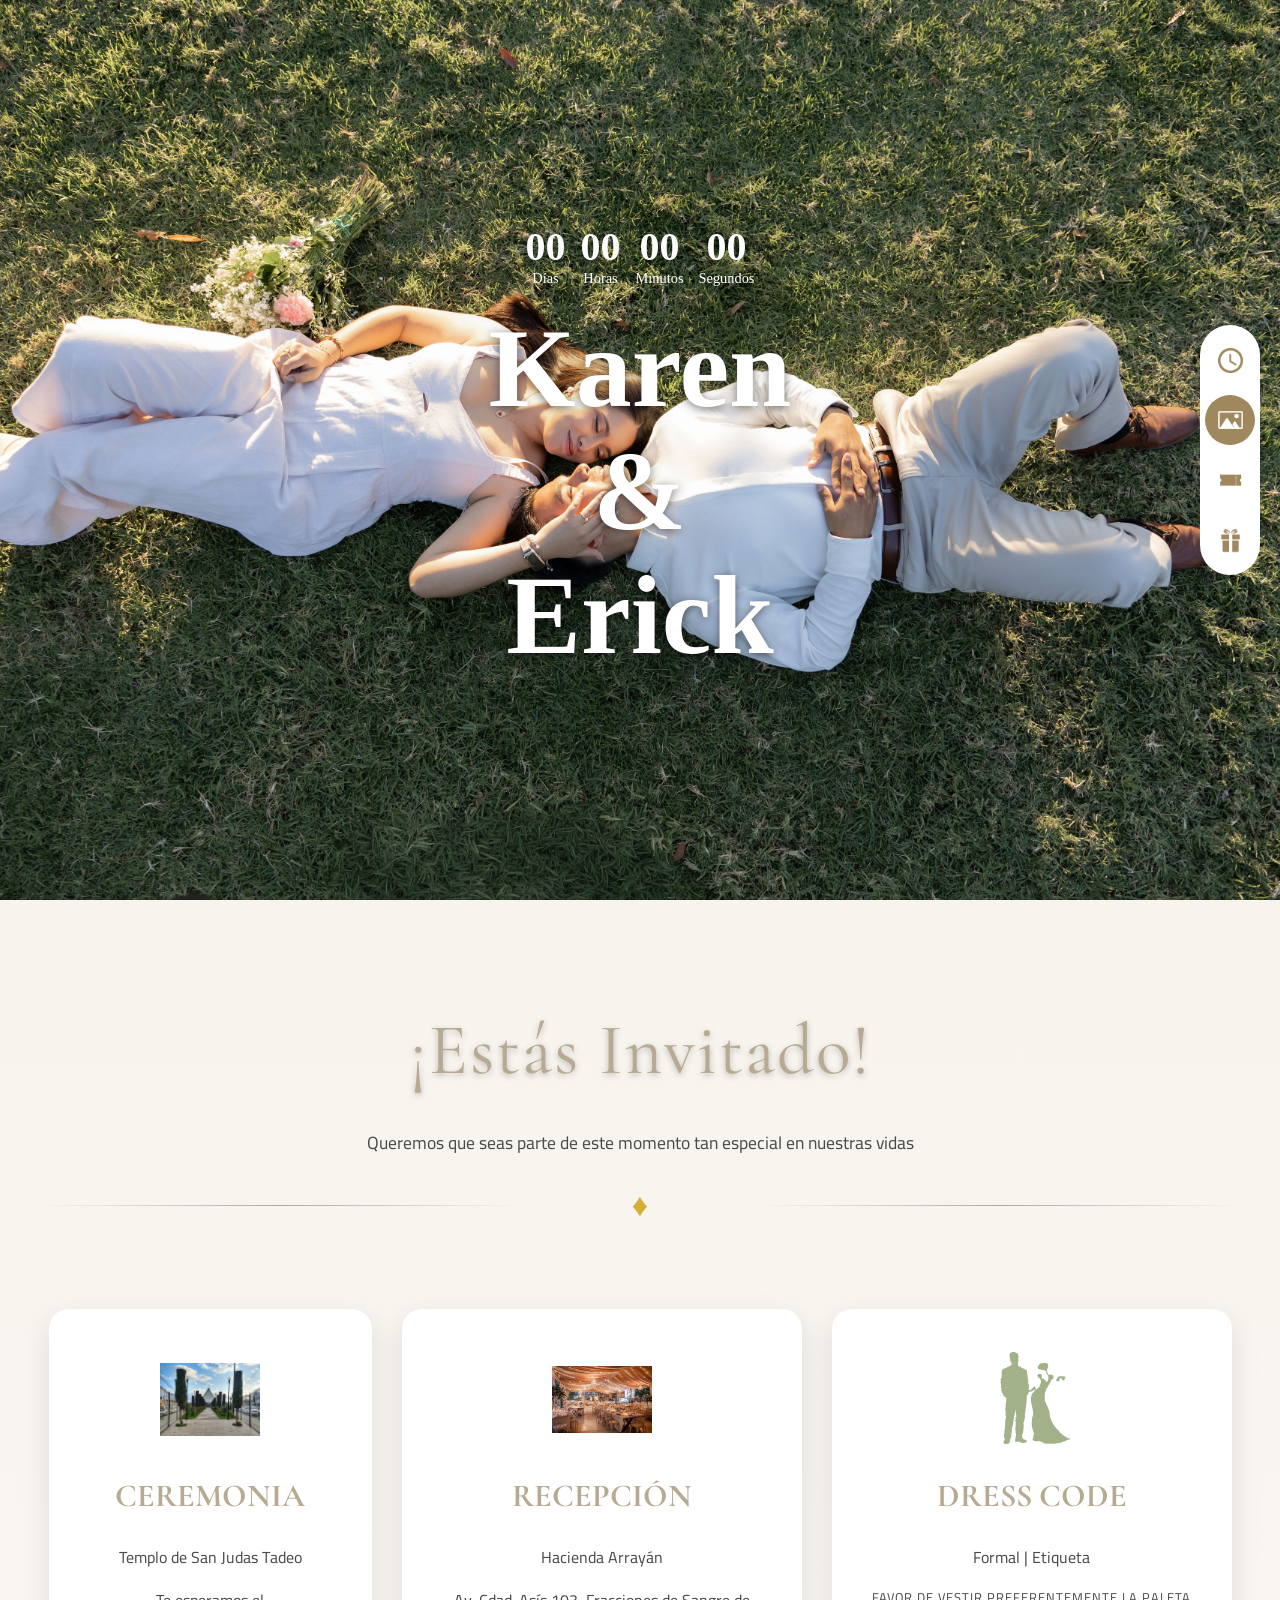
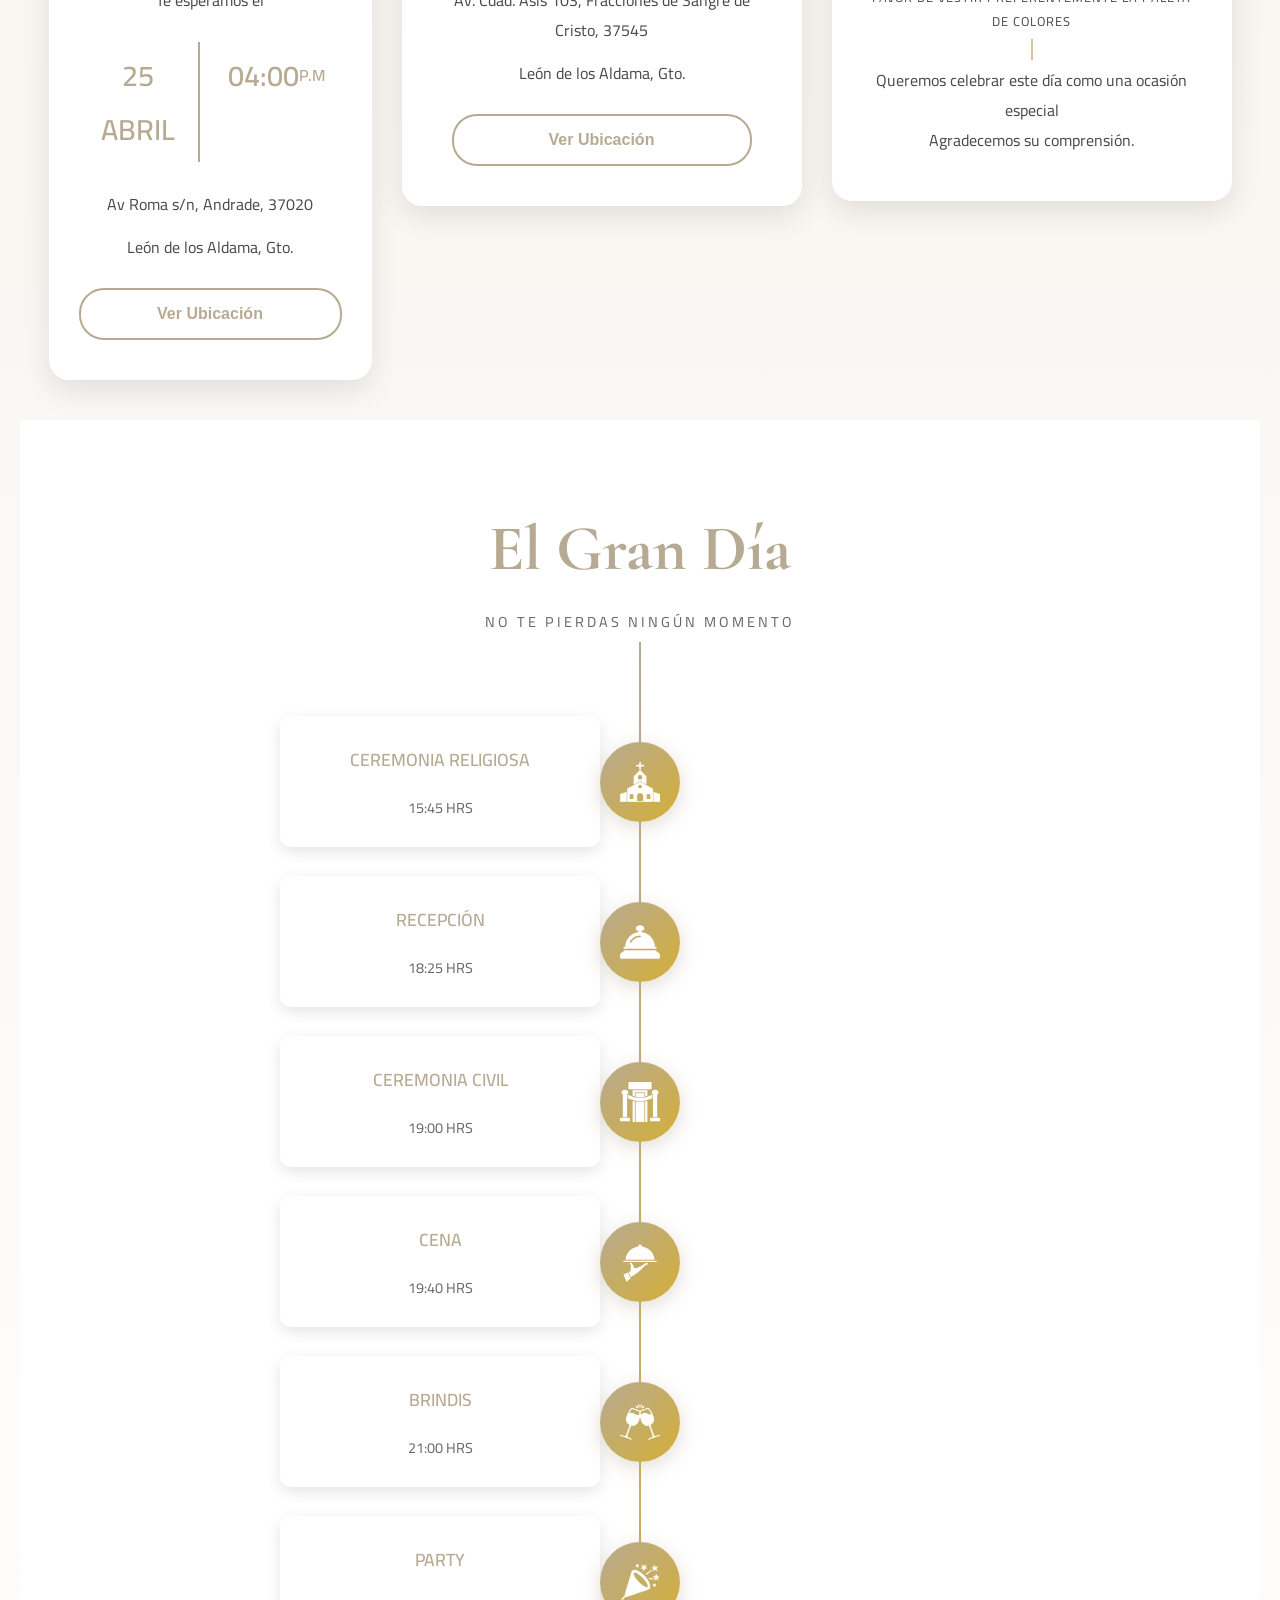
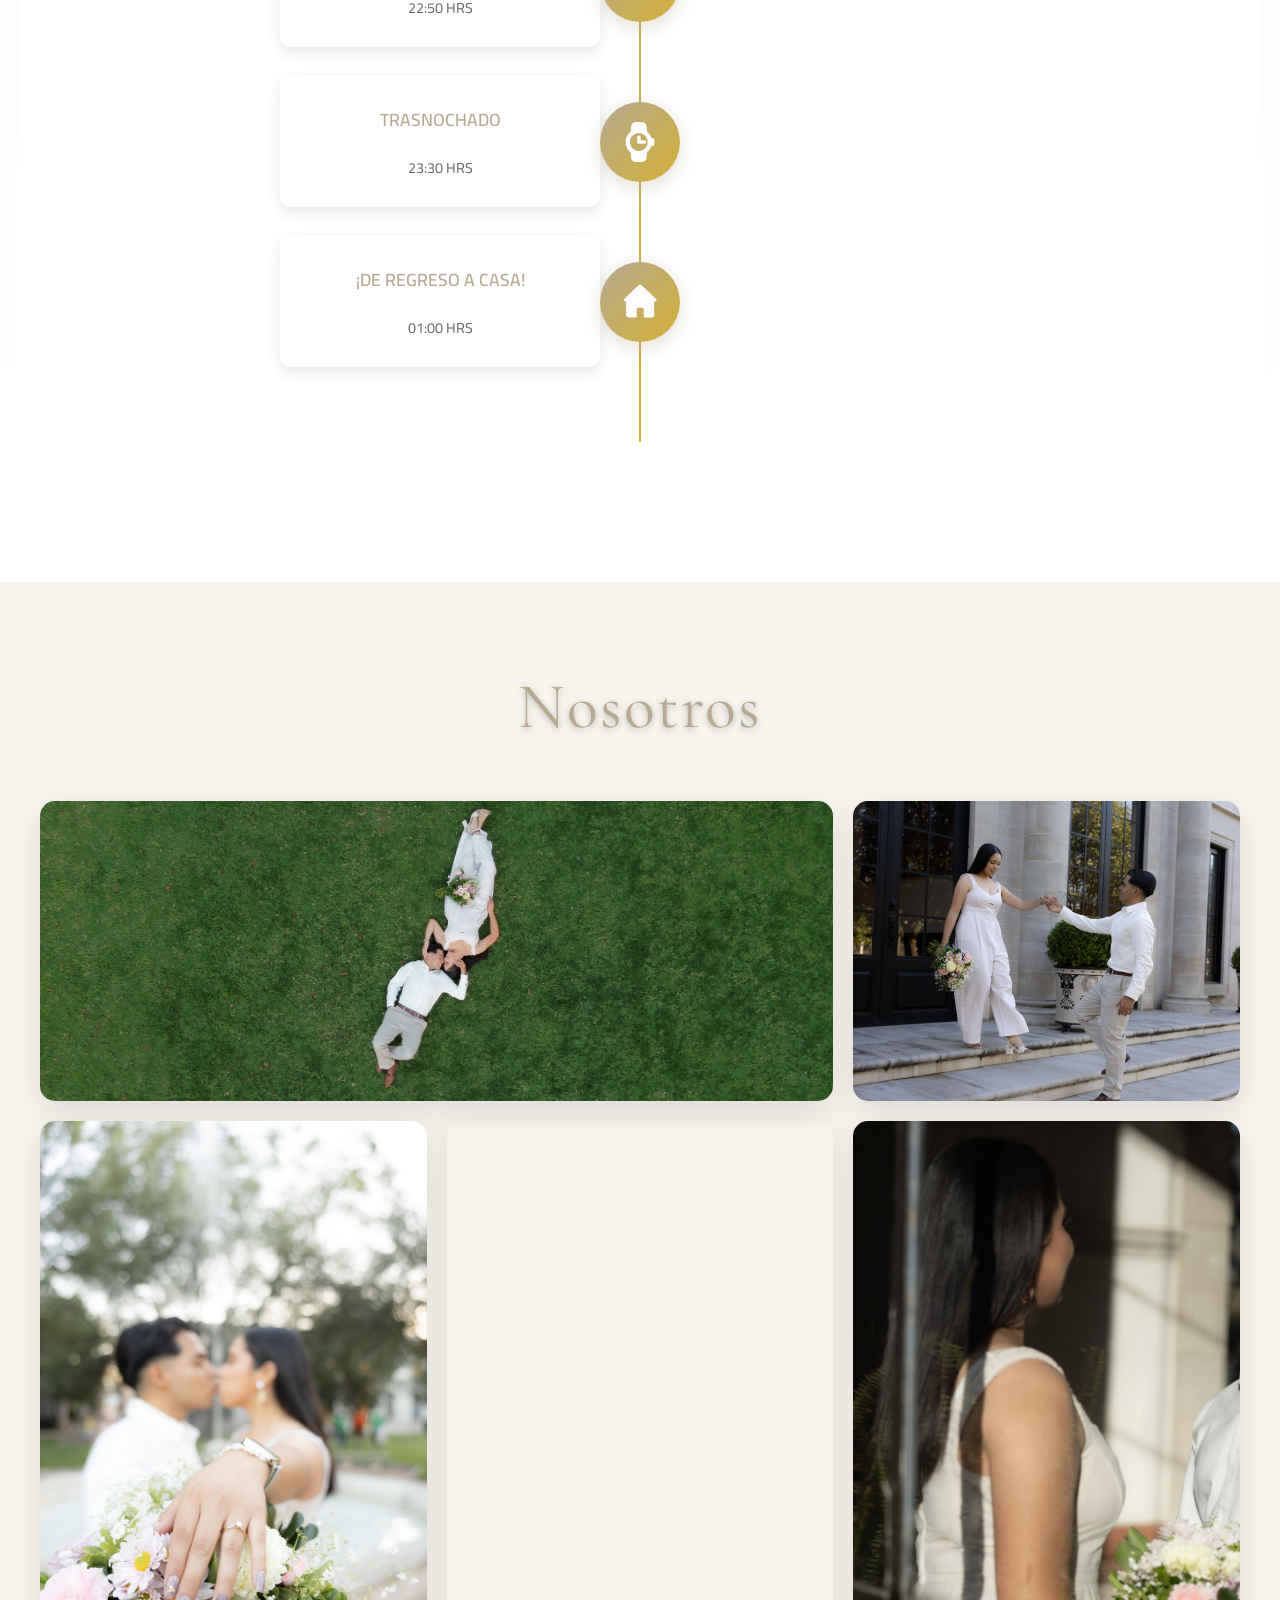
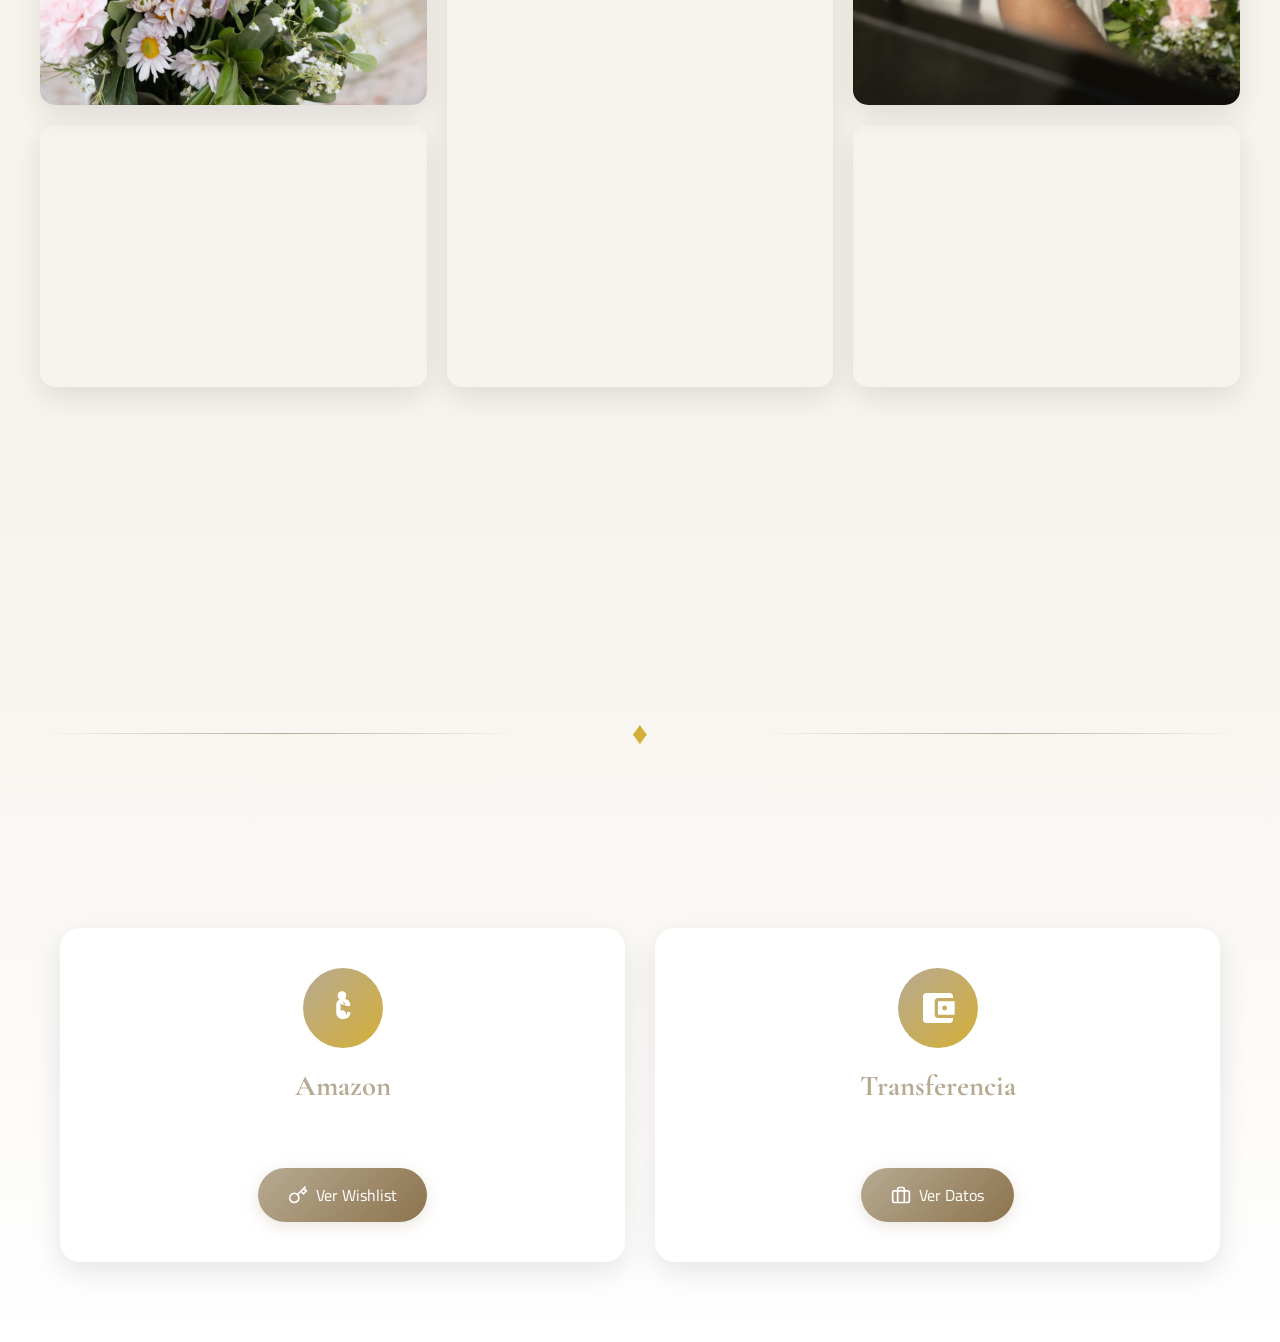
==== index.html @ 6d48a291 "musica e itinerario" ====
<!DOCTYPE html>
<html lang="es">
<head>
    <meta charset="UTF-8">
    <meta name="viewport" content="width=device-width, initial-scale=1.0">
    <title>Página de Boda</title>
    <link href="https://fonts.cdnfonts.com/css/miama" rel="stylesheet">
    <link rel="stylesheet" href="./css/index.css">
</head>

<body>
<audio id="bg-music" loop>
    <source src="./resources/ROSALIA.mp3" type="audio/mpeg">
</audio>

<!-- HERO -->
<section class="hero">
    <img class="hero-img" src="./img/principal.webp" alt="Imagen principal">
    <div class="overlay-content">
        <div class="countdown-container">
            <div class="countdown-unit" id="days">00<span>Días</span></div>
            <div class="countdown-unit" id="hours">00<span>Horas</span></div>
            <div class="countdown-unit" id="minutes">00<span>Minutos</span></div>
            <div class="countdown-unit" id="seconds">00<span>Segundos</span></div>
        </div>
        <div class="name-overlay">
            <span>Karen</span>
            <span>&</span>
            <span>Erick</span>
        </div>
    </div>
</section>

<main>
    <!-- WEDDING SECTION -->
    <div class="wedding-section">

        <!-- Invitación -->
        <div class="box">
            <h2 class="mainText">¡Estás Invitado!</h2>
            <p style="max-width: 600px; font-size: 1.1rem; line-height: 1.8;">Queremos que seas parte de este momento tan especial en nuestras vidas</p>
            <div class="divider">
                <span class="divider-icon">♦</span>
            </div>
        </div>

        <!-- Detalles -->
        <div class="details">
            <div class="box">
                <img src="./img/Anillo.png" alt="Anillo">
                <h2>CEREMONIA</h2>
                <p>Templo de San Judas Tadeo</p>
                <p>Te esperamos el</p>
                <div class="date-celebration">
                    <div>
                        <p>25 ABRIL</p>
                    </div>
                    <div>
                        <p class="hour">04:00 <span>P.M</span></p>
                    </div>
                </div>
                <p>Av Roma s/n, Andrade, 37020</p>
                <p>León de los Aldama, Gto.</p>
                <button class="ubication" onclick="window.open('https://maps.app.goo.gl/PWKhsHoDwkVEwJp48')">Ver Ubicación</button>
            </div>
            <div class="box">
                <img src="./img/salon.webp" alt="Salon">
                <h2>RECEPCIÓN</h2>
                <p>Hacienda Arrayán</p>
               
                <p>Av. Cdad. Asís 103, Fracciones de Sangre de Cristo, 37545</p>
                <p>León de los Aldama, Gto.</p>
                <button class="ubication" onclick="window.open('https://maps.app.goo.gl/TYe5VV8yHDS5Vzn26')">Ver Ubicación</button>
            </div>
            <div class="box"> <img src="./img/dresscode.png" alt="Dress Code">
    <h2 class="dress-title">DRESS CODE</h2>
    <p>Formal | Etiqueta</p>
    
    <p style="font-size: 0.8rem; letter-spacing: 1px;">FAVOR DE VESTIR PREFERENTEMENTE LA PALETA DE COLORES</p>
    
    <div class="color-palette">
        <span class="color-circle" style="background-color: #e4af2e; border: 1px solid #d4c59a;"></span>
        <span class="color-circle" style="background-color: #c6ebfe;"></span>
        <span class="color-circle" style="background-color: #588157;"></span>
        <span class="color-circle" style="background-color: #3a0ca3;"></span>
    </div>

    <div class="divider-elegant">
        <span class="ornament"></span>
    </div>

    <p class="no-kids">
        Queremos celebrar este día como una ocasión especial <br>
        Agradecemos su comprensión.
    </p>
</div>
        </div>

        <!-- Itinerario -->
        <section id="itinerario">
            <div class="header-itinerario">
                <h1>El Gran Día</h1>
                <p>NO TE PIERDAS NINGÚN MOMENTO</p>
            </div>
            <div class="linea-tiempo">
                <div class="evento">
                    <div class="detalle-evento">
                        <p>CEREMONIA RELIGIOSA</p>
                        <p>15:45 HRS</p>
                    </div>
                    <div class="icono-evento">
                        <img src="./img/iglesia_icon.png" alt="Iglesia">
                    </div>
                </div>
                <div class="evento">
                    <div class="detalle-evento">
                        <p>RECEPCIÓN</p>
                        <p>18:25 HRS</p>
                    </div>
                    <div class="icono-evento">
                        <img src="./img/recepcion-icon.png" alt="Recepción">
                    </div>
                </div>
                 <div class="evento">
                    <div class="detalle-evento">
                        <p>CEREMONIA CIVIL</p>
                        <p>19:00 HRS</p>
                    </div>
                    <div class="icono-evento">
                        <img src="./img/ceremonia-icon.png" alt="Recepción">
                    </div>
                </div>
                 <div class="evento">
                    <div class="detalle-evento">
                        <p>CENA</p>
                        <p>19:40 HRS</p>
                    </div>
                    <div class="icono-evento">
                        <img src="./img/cena.png" alt="Recepción">
                    </div>
                </div>
                 <div class="evento">
                    <div class="detalle-evento">
                        <p>BRINDIS</p>
                        <p>21:00 HRS</p>
                    </div>
                    <div class="icono-evento">
                        <img src="./img/brindis-icon.png" alt="Recepción">
                    </div>
                </div>
                 <div class="evento">
                    <div class="detalle-evento">
                        <p>PARTY</p>
                        <p>22:50 HRS</p>
                    </div>
                    <div class="icono-evento">
                        <img src="./img/party-icon.png" alt="Recepción">
                    </div>
                </div>
                 <div class="evento">
                    <div class="detalle-evento">
                        <p>TRASNOCHADO</p>
                        <p>23:30 HRS</p>
                    </div>
                    <div class="icono-evento">
                        <img src="./img/after-icon.png" alt="Recepción">
                    </div>
                </div>
                 <div class="evento">
                    <div class="detalle-evento">
                        <p>¡DE REGRESO A CASA!</p>
                        <p>01:00 HRS</p>
                    </div>
                    <div class="icono-evento">
                        <img src="./img/casa-icon.png" alt="Recepción">
                    </div>
                </div>
                </div>
            </div>
        </section>

    </div>

    <!-- Sección Nosotros / Galería -->
    <section id="galeria" class="collage">
        <h2 class="mainText">Nosotros</h2>
        <div class="container-img">
            <div class="box-img"><img src="./img/invitacion.webp" alt="img-galeria"></div>
            <div class="box-img"><img src="./img/invitacion_1.webp" alt="img-galeria"></div>
            <div class="box-img"><img src="./img/invitacion_13.webp" alt="img-galeria"></div>
            <div class="box-img"><img src="./img/invitacion_16.webp" alt="img-galeria"></div>
            <div class="box-img"><img src="./img/invitacion_3.webp" alt="img-galeria"></div>
            <div class="box-img"><img src="./img/invitacion_5.webp" alt="img-galeria"></div>
            <div class="box-img"><img src="./img/invitacion_6.webp" alt="img-galeria"></div>
        </div>
    </section>

    <!-- ASISTENCIA (SOLO LECTURA POR UUID) -->
    <section id="asistencia" class="box">
        <!-- JS inyecta aquí la tarjeta del invitado -->
    </section>

    <!-- Sección Regalos -->
    <section id="regalos" class="regalos-section">
        <div class="regalos-container">
            <h2 class="mainText">Mesa de Regalos</h2>
            <div class="divider">
                <span class="divider-icon">♦</span>
            </div>
            <p class="regalos-mensaje">Lo más importante es tu presencia, pero si deseas hacernos un regalo es bienvenido</p>
            
            <div class="regalos-opciones">
                <!-- Opción Amazon -->
                <div class="regalo-card">
                    <div class="regalo-icon">
                        <svg xmlns="http://www.w3.org/2000/svg" viewBox="0 0 24 24" fill="currentColor">
                            <path d="M13.582 10.002c-.563 0-1.196-.035-1.759-.14-.563-.07-.985-.176-1.336-.282v4.368c0 .915.07 1.547.21 1.971.14.423.352.704.634.88.282.177.633.247 1.054.247.563 0 1.055-.212 1.477-.634.422-.423.633-.985.633-1.688v-.352h1.898v.352c0 1.196-.387 2.157-1.16 2.883-.774.727-1.794 1.09-3.06 1.09-1.266 0-2.286-.363-3.06-1.09-.773-.726-1.16-1.687-1.16-2.883v-4.298c0-1.196.387-2.157 1.16-2.883.774-.727 1.794-1.09 3.06-1.09 1.266 0 2.286.363 3.06 1.09.773.726 1.16 1.687 1.16 2.883v.422H13.582v-.422c0-.774-.211-1.336-.633-1.688-.422-.352-.915-.528-1.477-.528zM8.85 4.298c0-.704.247-1.266.74-1.687.492-.422 1.09-.633 1.793-.633.704 0 1.301.211 1.794.633.492.421.739.983.739 1.687v.563c0 .704-.247 1.265-.74 1.687-.492.422-1.09.633-1.793.633-.704 0-1.301-.211-1.794-.633-.492-.422-.739-.983-.739-1.687v-.563zm0 12.003v-.563c0-.704.247-1.265.74-1.687.492-.422 1.09-.633 1.793-.633.704 0 1.301.211 1.794.633.492.422.739.983.739 1.687v.563c0 .704-.247 1.265-.74 1.687-.492.422-1.09.633-1.793.633-.704 0-1.301-.211-1.794-.633-.492-.422-.739-.983-.739-1.687z"/>
                        </svg>
                    </div>
                    <h3>Amazon</h3>
                    <p>Encuentra nuestra lista de deseos</p>
                    <a href="https://www.amazon.com.mx/wedding/registry/O0MEHGVI84HA" target="_blank" class="regalo-btn">
                        <svg xmlns="http://www.w3.org/2000/svg" width="20" height="20" viewBox="0 0 24 24" fill="none" stroke="currentColor" stroke-width="2">
                            <path d="M21 2l-2 2m-7.61 7.61a5.5 5.5 0 1 1-7.778 7.778 5.5 5.5 0 0 1 7.777-7.777zm0 0L15.5 7.5m0 0l3 3L22 7l-3-3m-3.5 3.5L19 4"/>
                        </svg>
                        Ver Wishlist
                    </a>
                </div>

                <!-- Opción Transferencia -->
                <div class="regalo-card">
                    <div class="regalo-icon">
                        <svg xmlns="http://www.w3.org/2000/svg" viewBox="0 0 24 24" fill="currentColor">
                            <path d="M21 18v1c0 1.1-.9 2-2 2H5c-1.11 0-2-.9-2-2V5c0-1.1.89-2 2-2h14c1.1 0 2 .9 2 2v1h-9c-1.11 0-2 .9-2 2v8c0 1.1.89 2 2 2h9zm-9-2h10V8H12v8zm4-2.5c-.83 0-1.5-.67-1.5-1.5s.67-1.5 1.5-1.5 1.5.67 1.5 1.5-.67 1.5-1.5 1.5z"/>
                        </svg>
                    </div>
                    <h3>Transferencia</h3>
                    <p>Lluvia de sobres</p>
                    <button class="regalo-btn" onclick="document.getElementById('cuenta-modal').style.display='flex'">
                        <svg xmlns="http://www.w3.org/2000/svg" width="20" height="20" viewBox="0 0 24 24" fill="none" stroke="currentColor" stroke-width="2">
                            <rect x="2" y="7" width="20" height="14" rx="2" ry="2"/>
                            <path d="M16 21V5a2 2 0 0 0-2-2h-4a2 2 0 0 0-2 2v16"/>
                        </svg>
                        Ver Datos
                    </button>
                </div>
            </div>
        </div>
    </section>

    <!-- Modal para datos bancarios -->
    <div id="cuenta-modal" class="modal-overlay" onclick="if(event.target === this) this.style.display='none'">
        <div class="modal-content">
            <button class="modal-close" onclick="document.getElementById('cuenta-modal').style.display='none'">&times;</button>
            <h3>Datos de Transferencia</h3>
            <div class="cuenta-info">
                <div class="info-item">
                    <span class="info-label">Banco:</span>
                    <span class="info-value">BBVA Bancomer</span>
                </div>
                <div class="info-item">
                    <span class="info-label">Nombre:</span>
                    <span class="info-value">Karen & Erick</span>
                </div>
                <div class="info-item">
                    <span class="info-label">CLABE:</span>
                    <span class="info-value">012 225 01597756693 0</span>
                </div>
                <div class="info-item">
                    <span class="info-label">Tarjeta:</span>
                    <span class="info-value">159 775 6693</span>
                </div>
            </div>
            <p class="modal-note">Tu comision es mas que recibida</p>
        </div>
    </div>
</main>

<!-- Panel de navegación -->
<nav class="panel-navegacion">
    <ul>
        <li><a href="#itinerario"><img src="./img/itinerario.png" alt="itinerario"></a></li>
        <li><a href="#galeria"><img src="./img/galeria.png" alt="Galeria"></a></li>
        <li><a href="#asistencia"><img src="./img/entrada.png" alt="Asistencia"></a></li>
        <li><a href="#regalos"><img src="./img/regalo_crono.png" alt="Regalos"></a></li>
    </ul>
</nav>

<!-- Lightbox para galería -->
<div class="lightbox" id="lightbox">
    <button class="lightbox-close" id="lightbox-close">&times;</button>
    <button class="lightbox-nav lightbox-prev" id="lightbox-prev">&#8249;</button>
    <div class="lightbox-content">
        <img id="lightbox-img" src="" alt="Imagen ampliada">
    </div>
    <button class="lightbox-nav lightbox-next" id="lightbox-next">&#8250;</button>
</div>

<!-- QR library -->
<script src="https://cdnjs.cloudflare.com/ajax/libs/qrcodejs/1.0.0/qrcode.min.js"></script>
<script src="./js/script.js"></script>
</body>
</html>
---- css/index.css ----
/* =========================================
   IMPORTACIÓN DE FUENTES
========================================= */
@import url('https://fonts.cdnfonts.com/css/miama');
@import url('https://fonts.googleapis.com/css2?family=Alkatra:wght@700&family=Cairo:wght@600;1000&family=Montserrat:ital,wght@0,100;1,100&display=swap');
@import url('https://fonts.googleapis.com/css2?family=Cormorant+Garamond:wght@300;400;500;600;700&display=swap');

/* =========================================
   CONFIGURACIÓN GENERAL
========================================= */
* {
  margin: 0;
  padding: 0;
  box-sizing: border-box;
}

body {
  font-family: 'Times New Roman', Times, serif;
  background-color: #f7f3ed;
  margin: 0;
  padding: 0;
}

/* =========================================
   ENCABEZADOS Y TEXTOS
========================================= */
h1 {
  font-family: 'Montserrat', 'Cairo', 'Alkatra', sans-serif;
  text-align: center;
  padding: 10px;
}

h2 {
  font-size: 1.5rem;
  text-align: center;
  padding: 0.4rem 0.5rem;
}

p {
  font-family: 'Cairo', 'Alkatra', sans-serif;
  text-align: center;
  padding: 0.4rem 0.5rem;
}

/* =========================================
   SECCIÓN PRINCIPAL
========================================= */
.mainText {
  font-family: 'Cormorant Garamond', serif;
  font-size: clamp(2.5rem, 6vw, 5rem);
  color: #B7AA92;
  text-shadow: 0 2px 6px rgba(0, 0, 0, 0.25);
}

/* =========================================
   CAJAS Y FECHAS
========================================= */
.box {
  padding: 10px 25px;
  display: flex;
  align-items: center;
  flex-direction: column;
  margin-bottom: 25px;
}

.box img {
  width: 100px;
  margin-bottom: 10px;
  transition: transform 0.3s ease;
}

.box img:hover {
  transform: scale(1.1) rotate(5deg);
}

.date-celebration {
  display: flex;
  flex-direction: row;
  font-size: 2rem;
}

.date-celebration > div {
  width: 50%;
}

.date-celebration > div:first-child {
  border-right: 1px solid;
}

.hour {
  display: flex;
  align-items: center;
}

.hour span {
  font-size: 1rem;
}

/* =========================================
   UBICACIÓN (BOTÓN)
========================================= */


/* =========================================
   GALERÍA / COLLAGE
========================================= */
.collage {
  padding: 80px 20px;
  background: #f7f3ed;
}

.collage .mainText {
  font-family: 'Cormorant Garamond', serif;
  font-size: clamp(2.5rem, 5vw, 4rem);
  color: #B7AA92;
  margin-bottom: 50px;  
  text-align: center;
  letter-spacing: 2px;
  font-weight: 400;
}

.container-img {
  width: 100%;
  max-width: 1200px;
  margin: 0 auto;
  display: grid;
  grid-template-columns: repeat(3, 1fr);
  grid-template-rows: 300px;
  grid-gap: 20px;
}

.container-img .box-img {
  position: relative;
  overflow: hidden;
  border-radius: 15px;
  box-shadow: 0 10px 30px rgba(0,0,0,0.1);
  transition: all 0.4s ease;
  cursor: pointer;
}

.container-img .box-img::before {
  content: '';
  position: absolute;
  top: 0;
  left: 0;
  width: 100%;
  height: 100%;
  background: linear-gradient(to bottom, rgba(0,0,0,0) 0%, rgba(183,170,146,0.3) 100%);
  opacity: 0;
  transition: opacity 0.4s ease;
  z-index: 1;
  pointer-events: none;
}

.container-img .box-img::after {
  position: absolute;
  top: 50%;
  left: 50%;
  transform: translate(-50%, -50%) scale(0);
  font-size: 3rem;
  color: white;
  text-shadow: 0 2px 10px rgba(0,0,0,0.3);
  transition: transform 0.4s ease;
  z-index: 2;
  pointer-events: none;
}

.container-img .box-img:hover {
  transform: translateY(-10px);
  box-shadow: 0 20px 40px rgba(183, 170, 146, 0.4);
}

.container-img .box-img:hover::before {
  opacity: 1;
}

.container-img .box-img:hover::after {
  transform: translate(-50%, -50%) scale(1);
}

.container-img .box-img img {
  width: 100%;
  height: 100%;
  object-fit: cover;
  transition: transform 0.4s ease;
}

.container-img .box-img:hover img {
  transform: scale(1.1);
}

.container-img .box-img:nth-child(1) {
  grid-column-start: span 2;
}

.container-img .box-img:nth-child(4) {
  grid-row-start: span 2;
}

/* =========================================
   SECCIÓN HERO (PORTADA)
========================================= */
.hero {
  position: relative;
  width: 100%;
  height: 100dvh;
  overflow: hidden;
  display: flex;
  flex-direction: column;
  justify-content: center;
  align-items: center;
  text-align: center;
}

.hero-img {
  width: 100%;
  height: 100%;
  object-fit: cover;
  position: absolute;
  top: 0;
  left: 0;
  z-index: 1;
  object-position: center;
  animation: zoomIn 20s ease infinite alternate;
}

@keyframes zoomIn {
  0% { transform: scale(1); }
  100% { transform: scale(1.1); }
}

.overlay-content {
  position: relative;
  z-index: 3;
  color: #fff;
  text-shadow: 0 2px 100px rgba(0,0,0,0.5);
  text-align: center;
  animation: fadeInUp 1.5s ease;
}

@keyframes fadeInUp {
  from {
    opacity: 0;
    transform: translateY(30px);
  }
  to {
    opacity: 1;
    transform: translateY(0);
  }
}

.countdown-container {
  display: flex;
  gap: 15px;
  justify-content: center;
  margin-bottom: 20px;
}

.countdown-unit {
  font-size: 2.5rem;
  font-weight: bold;
  text-align: center;
}

.countdown-unit span {
  display: block;
  font-size: 0.9rem;
  font-weight: normal;
}

.name-overlay {
  font-family: 'Times New', Serief;
  font-size: 7rem;
  text-shadow: 0 2px 10px rgba(0,0,0,0.5);
  font-weight: bold;
  line-height: 1.1;
  padding: 0 20px;
}

.name-overlay span {
  display: block;
}

/* =========================================
   PANEL DE NAVEGACIÓN
========================================= */
.panel-navegacion {
  position: fixed;
  right: 20px;
  top: 50%;
  transform: translateY(-50%);
  background-color: #fff;
  border-radius: 50px;
  box-shadow: 0 4px 8px rgba(0,0,0,0.1);
  z-index: 100;
}

.panel-navegacion ul {
  list-style: none;
  padding: 10px 5px;
  margin: 0;
  display: flex;
  flex-direction: column;
  align-items: center;
  gap: 10px;
}

.panel-navegacion li {
  width: 50px;
  height: 50px;
  display: flex;
  justify-content: center;
  align-items: center;
  border-radius: 50%;
  transition: background-color 0.3s ease;
}

.panel-navegacion li a {
  display: flex;
  width: 100%;
  height: 100%;
  justify-content: center;
  align-items: center;
  text-decoration: none;
}

.panel-navegacion li img {
  width: 25px;
  height: 25px;
  object-fit: contain;
  transition: filter 0.3s ease;
}

.panel-navegacion .activo {
  background-color: #a0885e;
}

.panel-navegacion .activo img {
  filter: brightness(0) invert(1);
}

.panel-navegacion li:hover {
  background-color: rgba(160, 136, 94, 0.2);
}

.panel-navegacion .activo:hover {
  background-color: #8c734d;
}

/* =========================================
   WEDDING SECTION
========================================= */
.wedding-section {
  font-family: 'Montserrat', sans-serif;
  color: #4a4a4a;
  padding: 60px 20px;
  background: linear-gradient(to bottom, #f7f3ed 0%, #ffffff 100%);
}

.wedding-section .box {
  padding: 40px 20px;
  display: flex;
  align-items: center;
  flex-direction: column;
}

.wedding-section .mainText {
  font-family: 'Cormorant Garamond', serif;
  font-size: clamp(2.5rem, 6vw, 4.5rem);
  margin-bottom: 20px;
  text-align: center;
  letter-spacing: 2px;
  color: #B7AA92;
  font-weight: 400;
}

.wedding-section .divider {
  width: 100%;
  text-align: center;
  margin: 20px 0;
  position: relative;
}

.wedding-section .divider::before,
.wedding-section .divider::after {
  content: '';
  position: absolute;
  top: 50%;
  width: 40%;
  height: 1px;
  background: linear-gradient(to right, transparent, #B7AA92, transparent);
}

.wedding-section .divider::before { left: 0; }
.wedding-section .divider::after { right: 0; }

.wedding-section .divider-icon {
  display: inline-block;
  font-size: 2rem;
  color: #D4AF37;
}

.wedding-section .details {
  display: flex;
  flex-wrap: wrap;
  justify-content: center;
  gap: 30px;
  padding: 0px 20px;
}

.wedding-section .details .box {
  background: white;
  border-radius: 20px;
  padding: 40px 30px;
  max-width: 400px;
  box-shadow: 0 10px 30px rgba(0,0,0,0.1);
  transition: all 0.3s ease;
}

.wedding-section .details .box:hover {
  transform: translateY(-10px);
  box-shadow: 0 15px 40px rgba(183, 170, 146, 0.3);
}

.wedding-section .details .box img {
  width: 100px;
  height: 100px;
  object-fit: contain;
  margin-bottom: 20px;
}

.wedding-section .details .box h2 {
  font-family: 'Cormorant Garamond', serif;
  font-size: 2rem;
  color: #B7AA92;
  margin-bottom: 15px;
}

.wedding-section .date-celebration {
  display: flex;
  margin: 20px 0;
  gap: 20px;
}

.wedding-section .date-celebration > div:first-child {
  border-right: 2px solid #B7AA92;
}

.wedding-section .date-celebration p {
  font-size: 1.8rem;
  font-weight: 600;
  color: #B7AA92;
}

.wedding-section .hour span {
  font-size: 1rem;
}

.wedding-section .ubication {
  width: 100%;
  max-width: 300px;
  font-size: 1rem;
  padding: 15px 30px;
  border: 2px solid #B7AA92;
  border-radius: 25px;
  background: white;
  color: #B7AA92;
  cursor: pointer;
  transition: all 0.3s ease;
  font-weight: 600;
  margin-top: 20px;
}

.wedding-section .ubication:hover {
  background: linear-gradient(135deg, #B7AA92, #D4AF37);
  color: white;
  border-color: #D4AF37;
  transform: scale(1.05);
  box-shadow: 0 5px 15px rgba(183, 170, 146, 0.4);
}

.wedding-section #itinerario {
  padding: 80px 20px;
  background: white;
}

.wedding-section .header-itinerario h1 {
  font-family: 'Cormorant Garamond', serif;
  font-size: clamp(2.5rem, 5vw, 4rem);
  color: #B7AA92;
  margin-bottom: 5px;
  text-align: center;
}

.wedding-section .header-itinerario p {
  font-size: 0.9rem;
  color: #666;
  letter-spacing: 3px;
  text-align: center;
}

.wedding-section .linea-tiempo {
  position: relative;
  padding: 60px 0;
  max-width: 800px;
  margin: 0 auto;
  display: flex;
  flex-direction: column;
  align-items: center;
}

.wedding-section .linea-tiempo::before {
  content: '';
  position: absolute;
  left: 50%;
  top: 0;
  width: 2px;
  height: 100%;
  background: linear-gradient(to bottom, #B7AA92, #D4AF37);
  transform: translateX(-50%);
}

.wedding-section .evento {
  display: flex;
  align-items: center;
  justify-content: center;
  position: relative;
  width: 100%;
  margin: 40px 0;
}

.wedding-section .detalle-evento {
  position: absolute;
  width: 40%;
  right: 55%;
  text-align: right;
  padding: 20px;
  background: white;
  border-radius: 10px;
  box-shadow: 0 5px 15px rgba(0,0,0,0.1);
  transition: all 0.3s ease;
}

.wedding-section .detalle-evento:hover {
  transform: translateX(-10px);
  box-shadow: 0 10px 25px rgba(183, 170, 146, 0.3);
}

.wedding-section .detalle-evento p:first-child {
  font-weight: 600;
  color: #B7AA92;
  font-size: 1.1rem;
  margin-bottom: 5px;
}

.wedding-section .detalle-evento p:last-child {
  font-size: 0.9rem;
  color: #666;
}

.wedding-section .icono-evento {
  width: 80px;
  height: 80px;
  background: linear-gradient(135deg, #B7AA92, #D4AF37);
  border-radius: 50%;
  display: flex;
  align-items: center;
  justify-content: center;
  z-index: 10;
  box-shadow: 0 5px 20px rgba(183, 170, 146, 0.4);
  position: relative;
  transition: all 0.3s ease;
}

.wedding-section .icono-evento:hover {
  transform: scale(1.1) rotate(10deg);
  box-shadow: 0 8px 30px rgba(183, 170, 146, 0.6);
}

.wedding-section .icono-evento img {
  width: 40px;
  height: 40px;
}

/* =========================================
   EL QR DEL INVITADO
========================================= */
.invite-wrapper {
  display: flex;
  justify-content: center;
  align-items: center;
  padding: 80px 1rem;
  background: linear-gradient(135deg, #f7f3ed 0%, #ffffff 100%);
}

.invite-card {
  width: 420px;
  max-width: 92vw;
  background: #fff;
  border-radius: 20px;
  box-shadow: 0 20px 60px rgba(183, 170, 146, 0.2);
  padding: 50px 30px;
  text-align: center;
  font-family: 'Montserrat', sans-serif;
  color: #111;
  border: 1px solid rgba(183, 170, 146, 0.2);
  transition: all 0.3s ease;
}

.invite-card:hover {
  transform: translateY(-5px);
  box-shadow: 0 25px 70px rgba(183, 170, 146, 0.3);
}

.invite-title {
  font-family: 'Cormorant Garamond', serif;
  font-size: 2.5rem;
  margin-bottom: 15px;
  line-height: 1.2;
  color: #B7AA92;
  font-weight: 400;
  letter-spacing: 1px;
}

.invite-sub {
  color: #666;
  font-size: 0.9rem;
  margin-bottom: 30px;
  letter-spacing: 2px;
  text-transform: uppercase;
}

.qr-box {
  margin: 30px auto;
  width: 240px;
  height: 240px;
  display: flex;
  justify-content: center;
  align-items: center;
  background: #ffffff;
  border-radius: 15px;
  padding: 15px;
  box-shadow: 0 5px 20px rgba(0,0,0,0.08);
}

#qrcode {
  width: 210px;
  height: 210px;
  background: #ffffff;
  display: block;
}

#qrcode canvas,
#qrcode img,
#qrcode table {
  width: 210px !important;
  height: 210px !important;
  display: block;
  margin: 0 auto;
  background: #ffffff;
}

.guest-name {
  font-weight: 600;
  font-size: 1.5rem;
  margin-top: 25px;
  color: #333;
  font-family: 'Cormorant Garamond', serif;
}

.guest-info {
  font-size: 0.95rem;
  color: #666;
  margin-top: 15px;
  line-height: 1.6;
}

.guest-link {
  font-size: 0.75rem;
  color: #999;
  margin-top: 15px;
  word-break: break-all;
  padding: 0 20px;
}

/* Forzar visibilidad del QR */
#asistencia,
#asistencia .invite-wrapper,
#asistencia .invite-card,
#asistencia .invite-title,
#asistencia .invite-sub,
#asistencia .qr-box,
#asistencia #qrcode {
  opacity: 1 !important;
  transform: none !important;
}

/* =========================================
   SECCIÓN REGALOS
========================================= */
.regalos-section {
  font-family: 'Montserrat', sans-serif;
  background: linear-gradient(to bottom, #f7f3ed 0%, #ffffff 100%);
  padding: 80px 20px;
}

.regalos-container {
  max-width: 1200px;
  margin: 0 auto;
}

.regalos-section .mainText {
  font-family: 'Cormorant Garamond', serif;
  font-size: clamp(2.5rem, 6vw, 4.5rem);
  margin-bottom: 20px;
  text-align: center;
  letter-spacing: 2px;
  color: #B7AA92;
  font-weight: 400;
}

.regalos-section .divider {
  width: 100%;
  text-align: center;
  margin: 20px 0 40px 0;
  position: relative;
}

.regalos-section .divider::before,
.regalos-section .divider::after {
  content: '';
  position: absolute;
  top: 50%;
  width: 40%;
  height: 1px;
  background: linear-gradient(to right, transparent, #B7AA92, transparent);
}

.regalos-section .divider::before { left: 0; }
.regalos-section .divider::after { right: 0; }

.regalos-section .divider-icon {
  display: inline-block;
  font-size: 2rem;
  color: #D4AF37;
}

.regalos-mensaje {
  font-family: 'Cairo', sans-serif;
  text-align: center;
  font-size: 1.1rem;
  color: #4a4a4a;
  max-width: 600px;
  margin: 0 auto 60px auto;
  line-height: 1.8;
}

.regalos-opciones {
  display: grid;
  grid-template-columns: repeat(auto-fit, minmax(300px, 1fr));
  gap: 30px;
  padding: 0 20px;
}

.regalo-card {
  background: white;
  border-radius: 20px;
  padding: 40px 30px;
  box-shadow: 0 10px 30px rgba(0,0,0,0.1);
  transition: all 0.3s ease;
  display: flex;
  flex-direction: column;
  align-items: center;
  text-align: center;
}

.regalo-card:hover {
  transform: translateY(-10px);
  box-shadow: 0 15px 40px rgba(183, 170, 146, 0.3);
}

.regalo-icon {
  width: 80px;
  height: 80px;
  background: linear-gradient(135deg, #B7AA92 0%, #D4AF37 100%);
  border-radius: 50%;
  display: flex;
  align-items: center;
  justify-content: center;
  margin-bottom: 20px;
  transition: all 0.3s ease;
}

.regalo-card:hover .regalo-icon {
  transform: scale(1.1) rotate(5deg);
}

.regalo-icon svg {
  width: 40px;
  height: 40px;
  color: white;
}

.regalo-card h3 {
  font-family: 'Cormorant Garamond', serif;
  font-size: 1.8rem;
  color: #B7AA92;
  margin-bottom: 10px;
}

.regalo-card p {
  font-family: 'Cairo', sans-serif;
  font-size: 1rem;
  color: #4a4a4a;
  margin-bottom: 25px;
  padding: 0;
}

.regalo-btn {
  display: inline-flex;
  align-items: center;
  gap: 8px;
  background: linear-gradient(135deg, #B7AA92 0%, #8c734d 100%);
  color: white;
  border: none;
  padding: 12px 30px;
  font-size: 1rem;
  border-radius: 50px;
  cursor: pointer;
  transition: all 0.3s ease;
  font-family: 'Cairo', sans-serif;
  box-shadow: 0 4px 15px rgba(183, 170, 146, 0.3);
  text-decoration: none;
}

.regalo-btn:hover {
  transform: translateY(-3px);
  box-shadow: 0 6px 20px rgba(183, 170, 146, 0.5);
  background: linear-gradient(135deg, #8c734d 0%, #B7AA92 100%);
}

.regalo-btn svg {
  width: 20px;
  height: 20px;
}

/* =========================================
   MODAL PARA DATOS BANCARIOS
========================================= */
.modal-overlay {
  position: fixed;
  top: 0;
  left: 0;
  width: 100%;
  height: 100%;
  background: rgba(0, 0, 0, 0.7);
  display: none;
  justify-content: center;
  align-items: center;
  z-index: 2000;
  padding: 20px;
}

.modal-content {
  background: white;
  border-radius: 20px;
  padding: 40px;
  max-width: 500px;
  width: 100%;
  position: relative;
  box-shadow: 0 20px 60px rgba(0, 0, 0, 0.3);
  animation: modalZoom 0.3s ease;
}

@keyframes modalZoom {
  from {
    transform: scale(0.8);
    opacity: 0;
  }
  to {
    transform: scale(1);
    opacity: 1;
  }
}

.modal-close {
  position: absolute;
  top: 15px;
  right: 15px;
  font-size: 30px;
  color: #B7AA92;
  background: none;
  border: none;
  cursor: pointer;
  transition: all 0.2s ease;
  width: 40px;
  height: 40px;
  display: flex;
  align-items: center;
  justify-content: center;
  border-radius: 50%;
}

.modal-close:hover {
  background: rgba(183, 170, 146, 0.2);
  transform: rotate(90deg);
}

.modal-content h3 {
  font-family: 'Cormorant Garamond', serif;
  font-size: 2rem;
  color: #B7AA92;
  margin-bottom: 30px;
  text-align: center;
}

.cuenta-info {
  display: flex;
  flex-direction: column;
  gap: 20px;
  margin-bottom: 20px;
}

.info-item {
  display: flex;
  justify-content: space-between;
  align-items: center;
  padding: 15px;
  background: #f7f3ed;
  border-radius: 10px;
  border-left: 4px solid #B7AA92;
}

.info-label {
  font-family: 'Cairo', sans-serif;
  font-weight: 600;
  color: #8c734d;
  font-size: 0.95rem;
}

.info-value {
  font-family: 'Montserrat', monospace;
  color: #4a4a4a;
  font-size: 1rem;
  font-weight: 500;
}

.modal-note {
  font-family: 'Cairo', sans-serif;
  font-size: 0.85rem;
  color: #8c734d;
  text-align: center;
  margin-top: 20px;
  font-style: italic;
}

/* =========================================
   RESPONSIVE - REGALOS
========================================= */
@media only screen and (max-width: 1024px) {
  .regalos-opciones {
    grid-template-columns: repeat(auto-fit, minmax(280px, 1fr));
    gap: 25px;
  }
}

@media screen and (max-width: 800px) {
  .regalos-section {
    padding: 60px 15px;
  }

  .regalos-opciones {
    grid-template-columns: 1fr;
    gap: 20px;
  }

  .modal-content {
    padding: 30px 20px;
  }
}

@media screen and (max-width: 600px) {
  .regalos-section .mainText {
    font-size: 2rem;
  }

  .regalos-section {
    padding: 50px 15px;
  }

  .regalos-opciones {
    padding: 0 10px;
  }

  .regalo-card {
    padding: 30px 20px;
  }

  .modal-content {
    padding: 25px 20px;
  }

  .info-item {
    flex-direction: column;
    align-items: flex-start;
    gap: 8px;
  }
}

@media screen and (max-width: 400px) {
  .regalos-section .mainText {
    font-size: 1.8rem;
  }

  .regalo-card {
    padding: 25px 15px;
  }

  .regalo-icon {
    width: 70px;
    height: 70px;
  }

  .regalo-icon svg {
    width: 35px;
    height: 35px;
  }
}

/* =========================================
   LIGHTBOX GALERÍA
========================================= */
.lightbox {
  position: fixed;
  top: 0;
  left: 0;
  width: 100%;
  height: 100%;
  background: rgba(0, 0, 0, 0.95);
  display: none;
  justify-content: center;
  align-items: center;
  z-index: 1000;
  opacity: 0;
  transition: opacity 0.3s ease;
}

.lightbox.active {
  display: flex;
  opacity: 1;
}

.lightbox-content {
  position: relative;
  max-width: 90%;
  max-height: 90vh;
  animation: lightboxZoom 0.3s ease;
}

.lightbox-content img {
  width: 100%;
  height: 100%;
  object-fit: contain;
  border-radius: 10px;
  box-shadow: 0 20px 60px rgba(0, 0, 0, 0.5);
}

.lightbox-close {
  position: absolute;
  top: -50px;
  right: 0;
  font-size: 40px;
  color: #fff;
  cursor: pointer;
  background: rgba(183, 170, 146, 0.3);
  border: none;
  width: 50px;
  height: 50px;
  display: flex;
  align-items: center;
  justify-content: center;
  transition: all 0.2s ease;
  border-radius: 50%;
}

.lightbox-close:hover {
  transform: scale(1.2);
  background: rgba(183, 170, 146, 0.6);
}

.lightbox-nav {
  position: absolute;
  top: 50%;
  transform: translateY(-50%);
  font-size: 50px;
  color: #fff;
  cursor: pointer;
  background: rgba(183, 170, 146, 0.3);
  border: none;
  width: 60px;
  height: 60px;
  display: flex;
  align-items: center;
  justify-content: center;
  border-radius: 50%;
  transition: all 0.3s ease;
  user-select: none;
}

.lightbox-nav:hover {
  background: rgba(183, 170, 146, 0.6);
  transform: translateY(-50%) scale(1.1);
}

.lightbox-prev {
  left: 20px;
}

.lightbox-next {
  right: 20px;
}

@keyframes lightboxZoom {
  from {
    transform: scale(0.8);
    opacity: 0;
  }
  to {
    transform: scale(1);
    opacity: 1;
  }
}

/* =========================================
   RESPONSIVE DESIGN
========================================= */
@media only screen and (min-width: 600px) {
  .details {
    display: flex;
    flex-direction: row;
    align-items: flex-start;
    justify-content: center;
    margin-bottom: 15px;
  }
}

@media only screen and (max-width: 1024px) {
  .name-overlay {
    font-size: 5rem;
  }
  
  .countdown-unit {
    font-size: 2rem;
  }
}

@media screen and (max-width: 800px) {
  /* Hero */
  .name-overlay {
    font-size: 4rem;
  }
  
  .countdown-container {
    gap: 10px;
  }
  
  .countdown-unit {
    font-size: 1.8rem;
  }
  
  .countdown-unit span {
    font-size: 0.75rem;
  }
  
  /* Galería */
  .container-img {
    width: 95%;
    grid-template-columns: repeat(2, 1fr);
    grid-gap: 15px;
    grid-template-rows: 250px;
  }
  
  .container-img .box-img:nth-child(1) {
    grid-column-start: span 1;
  }
  
  .container-img .box-img:nth-child(4) {
    grid-row-start: span 1;
  }
  
  .collage {
    padding: 60px 20px;
  }
  
  /* Wedding Section */
  .wedding-section {
    padding: 40px 15px;
  }
  
  .wedding-section .details {
    gap: 20px;
  }
  
  .wedding-section .details .box {
    padding: 30px 20px;
  }
  
  /* Itinerario */
  .wedding-section #itinerario {
    padding: 60px 15px;
  }
  
  .wedding-section .detalle-evento {
    width: 45%;
    right: 52%;
    padding: 15px;
    font-size: 0.9rem;
  }
  
  .wedding-section .icono-evento {
    width: 70px;
    height: 70px;
  }
  
  .wedding-section .icono-evento img {
    width: 35px;
    height: 35px;
  }
  
  /* Panel navegación */
  .panel-navegacion {
    right: 10px;
  }
  
  .panel-navegacion li {
    width: 45px;
    height: 45px;
  }
  
  .panel-navegacion li img {
    width: 22px;
    height: 22px;
  }
  
  /* Lightbox */
  .lightbox-content {
    max-width: 95%;
    max-height: 85vh;
  }
  
  .lightbox-nav {
    width: 50px;
    height: 50px;
    font-size: 35px;
  }
  
  .lightbox-prev {
    left: 10px;
  }
  
  .lightbox-next {
    right: 10px;
  }
  
  .lightbox-close {
    top: 10px;
    right: 10px;
    font-size: 35px;
    width: 45px;
    height: 45px;
  }
}

@media screen and (max-width: 600px) {
  /* Hero */
  .name-overlay {
    font-size: 3rem;
    padding: 0 15px;
  }
  
  .countdown-container {
    gap: 8px;
    flex-wrap: wrap;
   
  }
  
  .countdown-unit {
    font-size: 1.5rem;
    
  }
  
  .countdown-unit span {
    font-size: 0.7rem;
  }
  
  /* Textos principales */
  .collage .mainText,
  .wedding-section .mainText {
    font-size: 2rem;
  }
  
  /* Galería */
  .container-img {
    width: 90%;
    grid-template-columns: 1fr;
    grid-gap: 15px;
    grid-template-rows: 250px;
  }
  
  .container-img .box-img {
    border-radius: 10px;
  }
  
  .container-img .box-img::after {
    font-size: 2.5rem;
  }
  
  /* Wedding Section */
  .wedding-section {
    padding: 40px 15px;
  }
  
  .wedding-section .box {
    padding: 30px 15px;
  }
  
  .wedding-section .details .box {
    max-width: 100%;
    padding: 30px 20px;
  }
  
  .wedding-section .date-celebration {
    flex-direction: column;
    gap: 10px;
  }
  
  .wedding-section .date-celebration > div {
    width: 100%;
  }
  
  .wedding-section .date-celebration > div:first-child {
    border-right: none;
    border-bottom: 2px solid #B7AA92;
    padding-bottom: 10px;
  }
  
  /* Itinerario */
  .wedding-section #itinerario {
    padding: 50px 15px;
  }
  
  .wedding-section .linea-tiempo {
    padding: 40px 0;
  }
  
  .wedding-section .evento {
    margin: 30px 0;
  }
  
  .wedding-section .detalle-evento {
    position: static;
    width: 100%;
    text-align: center;
    margin-bottom: 15px;
  }
  
  .wedding-section .linea-tiempo::before {
    display: none;
  }
  
  .wedding-section .icono-evento {
    width: 60px;
    height: 60px;
  }
  
  .wedding-section .icono-evento img {
    width: 30px;
    height: 30px;
  }
  
  /* QR Card */
  .invite-wrapper {
    padding: 60px 1rem;
  }
  
  .invite-card {
    padding: 40px 25px;
  }
  
  .invite-title {
    font-size: 2rem;
  }
  
  .qr-box {
    width: 200px;
    height: 200px;
  }
  
  #qrcode,
  #qrcode canvas,
  #qrcode img,
  #qrcode table {
    width: 180px !important;
    height: 180px !important;
  }
  
  /* Panel navegación */
  .panel-navegacion {
    right: 5px;
    border-radius: 40px;
  }
  
  .panel-navegacion ul {
    padding: 8px 3px;
    gap: 8px;
  }
  
  .panel-navegacion li {
    width: 40px;
    height: 40px;
  }
  
  .panel-navegacion li img {
    width: 20px;
    height: 20px;
  }
  
  /* Lightbox */
  .lightbox-content {
    max-width: 98%;
    max-height: 80vh;
  }
  
  .lightbox-nav {
    width: 45px;
    height: 45px;
    font-size: 30px;
  }
  
  .lightbox-prev {
    left: 5px;
  }
  
  .lightbox-next {
    right: 5px;
  }
  
  .lightbox-close {
    top: 10px;
    right: 10px;
    font-size: 30px;
    width: 40px;
    height: 40px;
  }
}

@media screen and (max-width: 400px) {
  .name-overlay {
    font-size: 2.5rem;
  }
  
  .countdown-unit {
    font-size: 1.3rem;
  }
  
  .wedding-section .mainText,
  .collage .mainText {
    font-size: 1.8rem;
  }
  
  .container-img {
    grid-template-rows: 220px;
  }
}
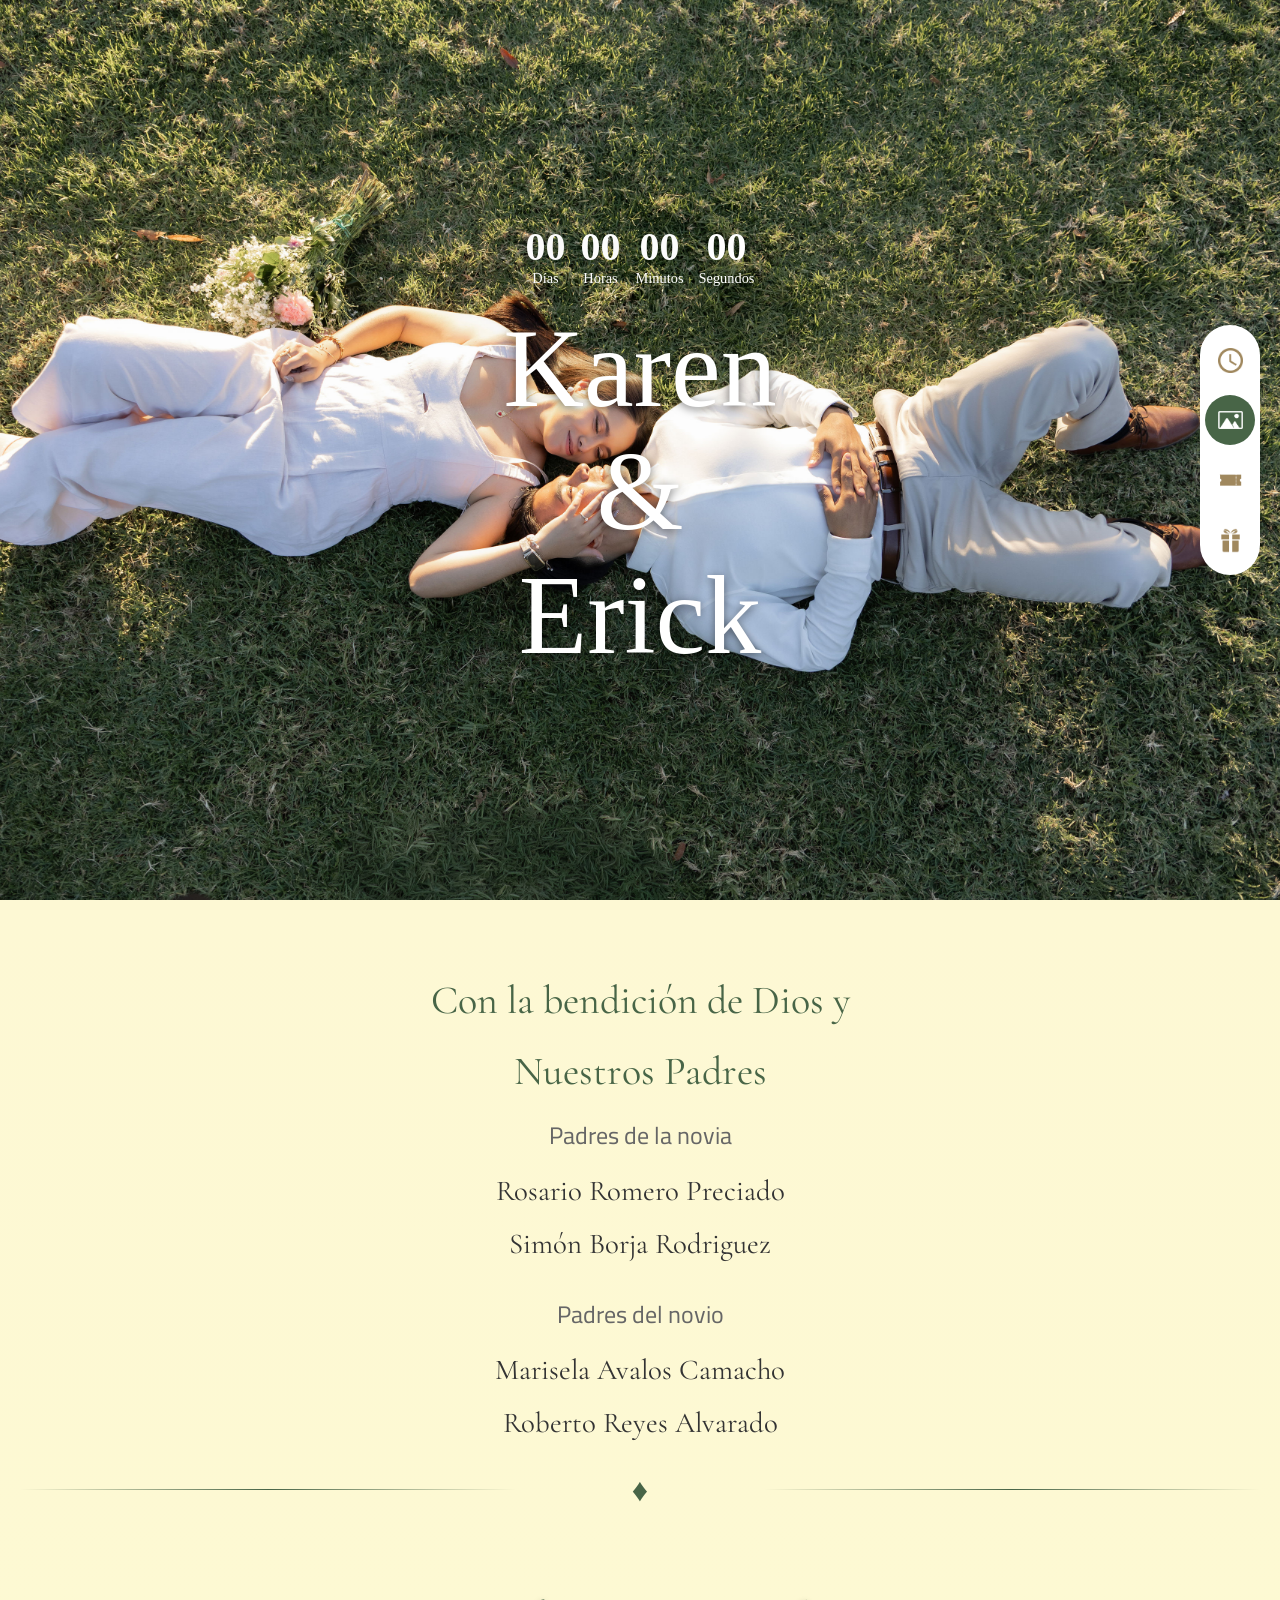
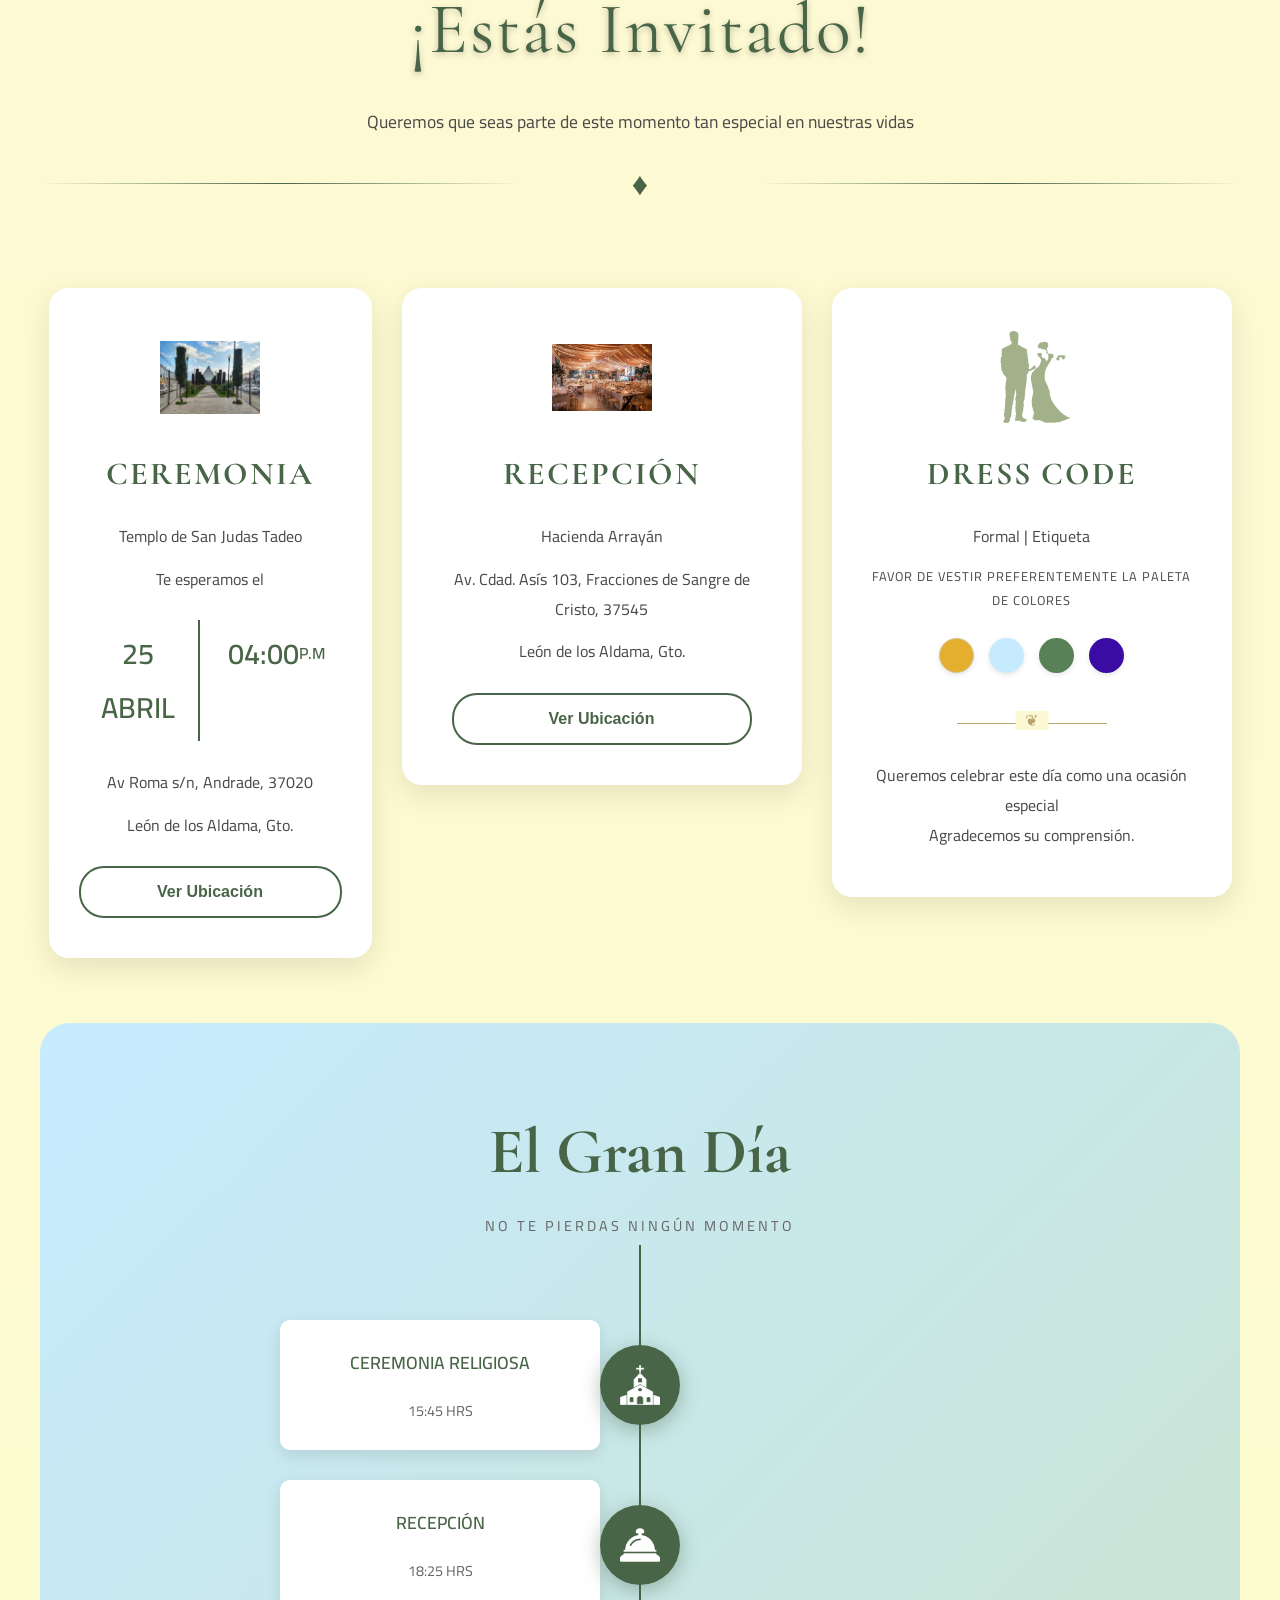
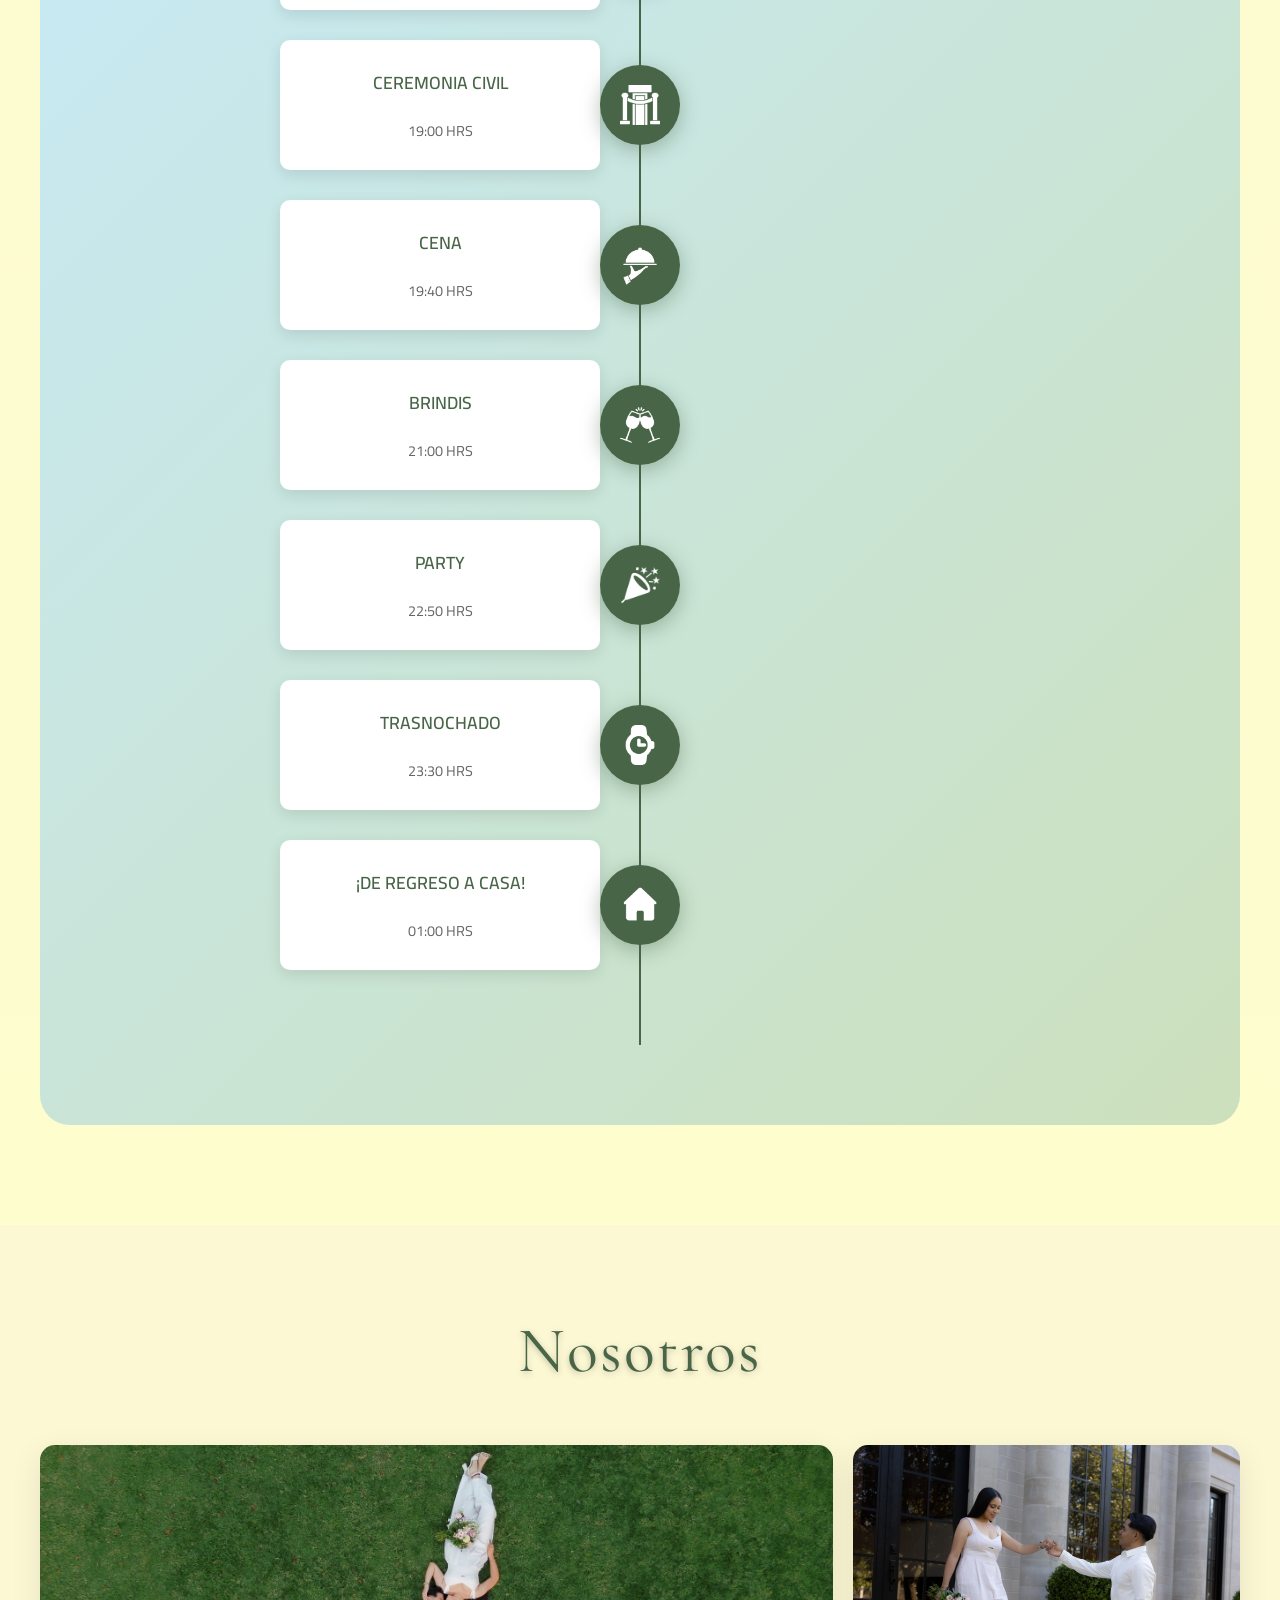
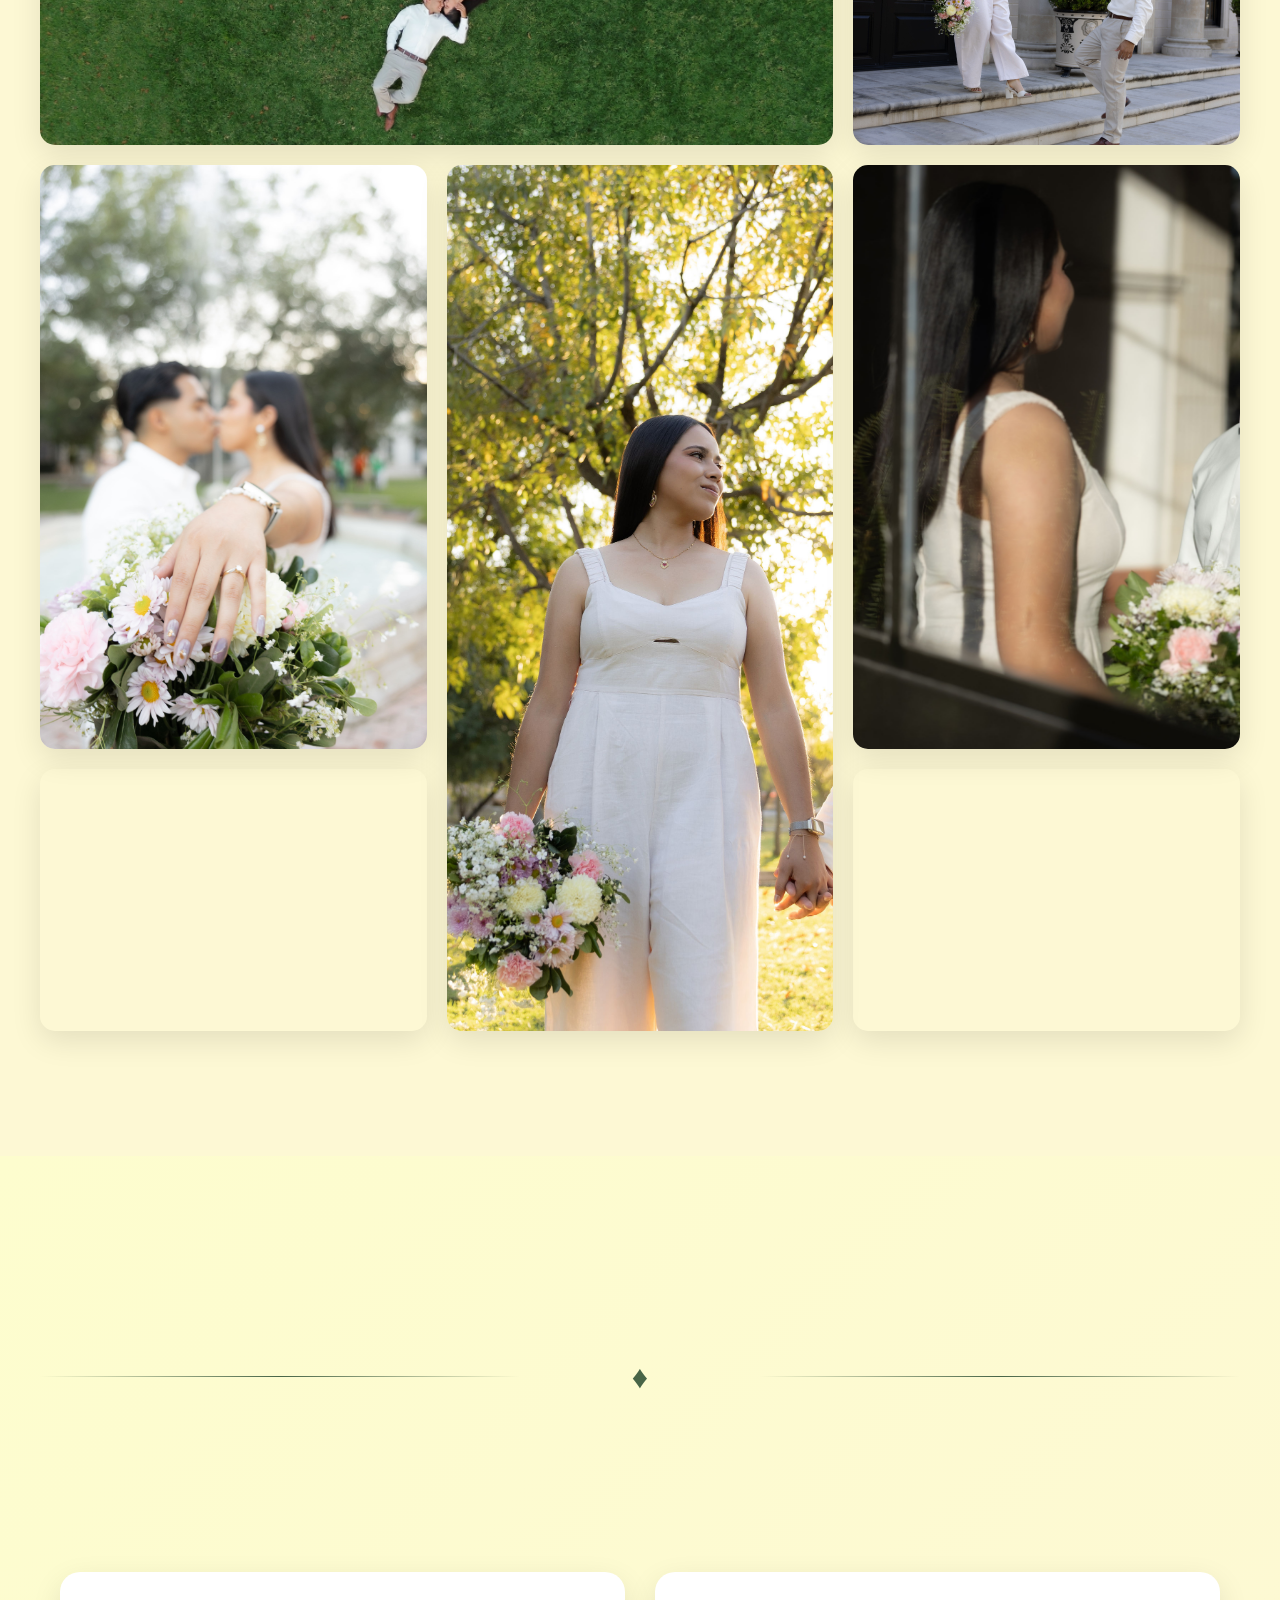
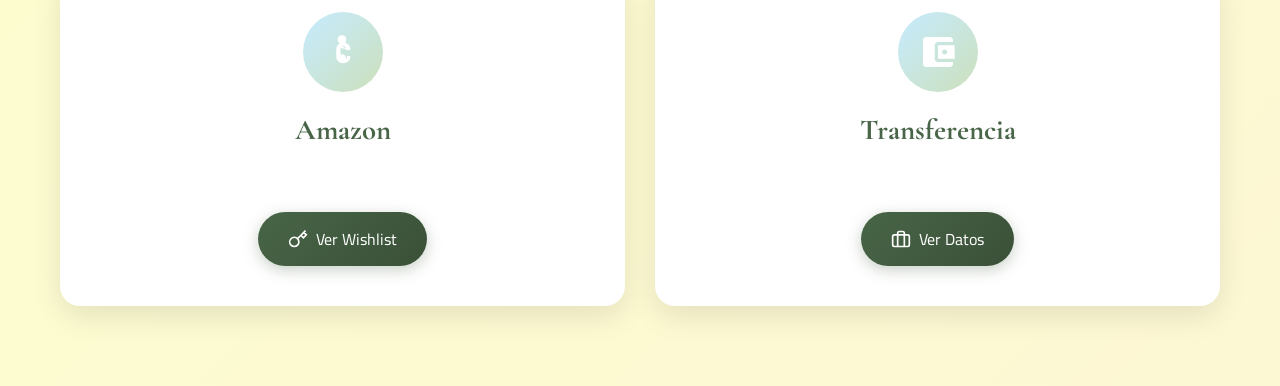
==== commit cee784c4: "bendicion" ====
--- a/index.html
+++ b/index.html
@@ -34,6 +34,26 @@
 <main>
     <!-- WEDDING SECTION -->
     <div class="wedding-section">
+        <div class="blessing">
+    <p class="blessing-sub">Con la bendición de Dios y</p>
+    <p class="blessing-sub">Nuestros Padres</p>
+
+    <div class="parents">
+        <p class="parent-role">Padres de la novia</p>
+        <p class="parent-names">Rosario Romero Preciado</p>
+        <p class="parent-names">Simón Borja Rodriguez</p>
+    </div>
+
+    <div class="parents">
+        <p class="parent-role">Padres del novio</p>
+        <p class="parent-names">Marisela Avalos Camacho</p>
+        <p class="parent-names">Roberto Reyes Alvarado</p>
+    </div>
+
+    <div class="divider">
+        <span class="divider-icon">♦</span>
+    </div>
+</div>
 
         <!-- Invitación -->
         <div class="box">
--- a/css/index.css
+++ b/css/index.css
@@ -15,8 +15,8 @@
 }
 
 body {
-  font-family: 'Times New Roman', Times, serif;
-  background-color: #f7f3ed;
+  font-family: 'Times New Roman';
+  background-color: #fdf8d4;
   margin: 0;
   padding: 0;
 }
@@ -48,7 +48,7 @@
 .mainText {
   font-family: 'Cormorant Garamond', serif;
   font-size: clamp(2.5rem, 6vw, 5rem);
-  color: #B7AA92;
+  color: #486547;
   text-shadow: 0 2px 6px rgba(0, 0, 0, 0.25);
 }
 
@@ -106,13 +106,13 @@
 ========================================= */
 .collage {
   padding: 80px 20px;
-  background: #f7f3ed;
+  background: #fdf8d4;
 }
 
 .collage .mainText {
   font-family: 'Cormorant Garamond', serif;
   font-size: clamp(2.5rem, 5vw, 4rem);
-  color: #B7AA92;
+  color: #486547;
   margin-bottom: 50px;  
   text-align: center;
   letter-spacing: 2px;
@@ -145,7 +145,7 @@
   left: 0;
   width: 100%;
   height: 100%;
-  background: linear-gradient(to bottom, rgba(0,0,0,0) 0%, rgba(183,170,146,0.3) 100%);
+  background: linear-gradient(to bottom, rgba(0,0,0,0) 0%, rgba(72,101,71,0.3) 100%);
   opacity: 0;
   transition: opacity 0.4s ease;
   z-index: 1;
@@ -167,7 +167,7 @@
 
 .container-img .box-img:hover {
   transform: translateY(-10px);
-  box-shadow: 0 20px 40px rgba(183, 170, 146, 0.4);
+  box-shadow: 0 20px 40px rgba(72, 101, 71, 0.4);
 }
 
 .container-img .box-img:hover::before {
@@ -269,10 +269,10 @@
 }
 
 .name-overlay {
-  font-family: 'Times New', Serief;
+  font-family: 'Times New Roman', Times, serif;
   font-size: 7rem;
   text-shadow: 0 2px 10px rgba(0,0,0,0.5);
-  font-weight: bold;
+  font-weight: normal;
   line-height: 1.1;
   padding: 0 20px;
 }
@@ -332,7 +332,7 @@
 }
 
 .panel-navegacion .activo {
-  background-color: #a0885e;
+  background-color: #486547;
 }
 
 .panel-navegacion .activo img {
@@ -340,11 +340,11 @@
 }
 
 .panel-navegacion li:hover {
-  background-color: rgba(160, 136, 94, 0.2);
+  background-color: rgba(72, 101, 71, 0.2);
 }
 
 .panel-navegacion .activo:hover {
-  background-color: #8c734d;
+  background-color: #3a5038;
 }
 
 /* =========================================
@@ -354,7 +354,7 @@
   font-family: 'Montserrat', sans-serif;
   color: #4a4a4a;
   padding: 60px 20px;
-  background: linear-gradient(to bottom, #f7f3ed 0%, #ffffff 100%);
+  background: linear-gradient(to bottom, #fdf8d4 0%, #fdfdce 100%);
 }
 
 .wedding-section .box {
@@ -370,7 +370,7 @@
   margin-bottom: 20px;
   text-align: center;
   letter-spacing: 2px;
-  color: #B7AA92;
+  color: #486547;
   font-weight: 400;
 }
 
@@ -388,7 +388,7 @@
   top: 50%;
   width: 40%;
   height: 1px;
-  background: linear-gradient(to right, transparent, #B7AA92, transparent);
+  background: linear-gradient(to right, transparent, #486547, transparent);
 }
 
 .wedding-section .divider::before { left: 0; }
@@ -397,7 +397,7 @@
 .wedding-section .divider-icon {
   display: inline-block;
   font-size: 2rem;
-  color: #D4AF37;
+  color: #486547;
 }
 
 .wedding-section .details {
@@ -419,7 +419,7 @@
 
 .wedding-section .details .box:hover {
   transform: translateY(-10px);
-  box-shadow: 0 15px 40px rgba(183, 170, 146, 0.3);
+  box-shadow: 0 15px 40px rgba(72, 101, 71, 0.3);
 }
 
 .wedding-section .details .box img {
@@ -429,11 +429,14 @@
   margin-bottom: 20px;
 }
 
-.wedding-section .details .box h2 {
-  font-family: 'Cormorant Garamond', serif;
-  font-size: 2rem;
-  color: #B7AA92;
-  margin-bottom: 15px;
+.wedding-section .details .box h2, 
+.dress-title {
+    font-family: 'Cormorant Garamond', serif !important;
+    color: #486547; /* Usamos el verde estándar del sitio */
+    letter-spacing: 2px;
+    font-size: 2rem;
+    margin-bottom: 15px;
+    text-transform: uppercase;
 }
 
 .wedding-section .date-celebration {
@@ -443,13 +446,13 @@
 }
 
 .wedding-section .date-celebration > div:first-child {
-  border-right: 2px solid #B7AA92;
+  border-right: 2px solid #486547;
 }
 
 .wedding-section .date-celebration p {
   font-size: 1.8rem;
   font-weight: 600;
-  color: #B7AA92;
+  color: #486547;
 }
 
 .wedding-section .hour span {
@@ -461,10 +464,10 @@
   max-width: 300px;
   font-size: 1rem;
   padding: 15px 30px;
-  border: 2px solid #B7AA92;
+  border: 2px solid #486547;
   border-radius: 25px;
   background: white;
-  color: #B7AA92;
+  color: #486547;
   cursor: pointer;
   transition: all 0.3s ease;
   font-weight: 600;
@@ -472,22 +475,25 @@
 }
 
 .wedding-section .ubication:hover {
-  background: linear-gradient(135deg, #B7AA92, #D4AF37);
+  background: linear-gradient(135deg, #486547, #486547);
   color: white;
-  border-color: #D4AF37;
+  border-color: #486547;
   transform: scale(1.05);
-  box-shadow: 0 5px 15px rgba(183, 170, 146, 0.4);
+  box-shadow: 0 5px 15px rgba(72, 101, 71, 0.4);
 }
 
 .wedding-section #itinerario {
   padding: 80px 20px;
-  background: white;
+  background: linear-gradient(135deg, #c6ebff 0%, #cce0bc 100%);
+  border-radius: 30px;
+  margin: 40px auto;
+  max-width: 1200px;
 }
 
 .wedding-section .header-itinerario h1 {
   font-family: 'Cormorant Garamond', serif;
   font-size: clamp(2.5rem, 5vw, 4rem);
-  color: #B7AA92;
+  color: #486547;
   margin-bottom: 5px;
   text-align: center;
 }
@@ -516,7 +522,7 @@
   top: 0;
   width: 2px;
   height: 100%;
-  background: linear-gradient(to bottom, #B7AA92, #D4AF37);
+  background: linear-gradient(to bottom, #486547, #486547);
   transform: translateX(-50%);
 }
 
@@ -543,12 +549,12 @@
 
 .wedding-section .detalle-evento:hover {
   transform: translateX(-10px);
-  box-shadow: 0 10px 25px rgba(183, 170, 146, 0.3);
+  box-shadow: 0 10px 25px rgba(72, 101, 71, 0.3);
 }
 
 .wedding-section .detalle-evento p:first-child {
   font-weight: 600;
-  color: #B7AA92;
+  color: #486547;
   font-size: 1.1rem;
   margin-bottom: 5px;
 }
@@ -561,20 +567,20 @@
 .wedding-section .icono-evento {
   width: 80px;
   height: 80px;
-  background: linear-gradient(135deg, #B7AA92, #D4AF37);
+  background: linear-gradient(135deg, #486547, #486547);
   border-radius: 50%;
   display: flex;
   align-items: center;
   justify-content: center;
   z-index: 10;
-  box-shadow: 0 5px 20px rgba(183, 170, 146, 0.4);
+  box-shadow: 0 5px 20px rgba(72, 101, 71, 0.4);
   position: relative;
   transition: all 0.3s ease;
 }
 
 .wedding-section .icono-evento:hover {
   transform: scale(1.1) rotate(10deg);
-  box-shadow: 0 8px 30px rgba(183, 170, 146, 0.6);
+  box-shadow: 0 8px 30px rgba(72, 101, 71, 0.6);
 }
 
 .wedding-section .icono-evento img {
@@ -590,7 +596,7 @@
   justify-content: center;
   align-items: center;
   padding: 80px 1rem;
-  background: linear-gradient(135deg, #f7f3ed 0%, #ffffff 100%);
+  background: linear-gradient(135deg, #cce0bc 0%, #c6ebff 100%);
 }
 
 .invite-card {
@@ -598,18 +604,18 @@
   max-width: 92vw;
   background: #fff;
   border-radius: 20px;
-  box-shadow: 0 20px 60px rgba(183, 170, 146, 0.2);
+  box-shadow: 0 20px 60px rgba(72, 101, 71, 0.2);
   padding: 50px 30px;
   text-align: center;
   font-family: 'Montserrat', sans-serif;
   color: #111;
-  border: 1px solid rgba(183, 170, 146, 0.2);
+  border: 1px solid rgba(72, 101, 71, 0.2);
   transition: all 0.3s ease;
 }
 
 .invite-card:hover {
   transform: translateY(-5px);
-  box-shadow: 0 25px 70px rgba(183, 170, 146, 0.3);
+  box-shadow: 0 25px 70px rgba(72, 101, 71, 0.3);
 }
 
 .invite-title {
@@ -617,7 +623,7 @@
   font-size: 2.5rem;
   margin-bottom: 15px;
   line-height: 1.2;
-  color: #B7AA92;
+  color: #486547;
   font-weight: 400;
   letter-spacing: 1px;
 }
@@ -700,7 +706,7 @@
 ========================================= */
 .regalos-section {
   font-family: 'Montserrat', sans-serif;
-  background: linear-gradient(to bottom, #f7f3ed 0%, #ffffff 100%);
+  background: linear-gradient(135deg, #fdfdce 0%, #fdf8d4 100%);
   padding: 80px 20px;
 }
 
@@ -715,7 +721,7 @@
   margin-bottom: 20px;
   text-align: center;
   letter-spacing: 2px;
-  color: #B7AA92;
+  color: #486547;
   font-weight: 400;
 }
 
@@ -733,7 +739,7 @@
   top: 50%;
   width: 40%;
   height: 1px;
-  background: linear-gradient(to right, transparent, #B7AA92, transparent);
+  background: linear-gradient(to right, transparent, #486547, transparent);
 }
 
 .regalos-section .divider::before { left: 0; }
@@ -742,7 +748,7 @@
 .regalos-section .divider-icon {
   display: inline-block;
   font-size: 2rem;
-  color: #D4AF37;
+  color: #486547;
 }
 
 .regalos-mensaje {
@@ -776,13 +782,13 @@
 
 .regalo-card:hover {
   transform: translateY(-10px);
-  box-shadow: 0 15px 40px rgba(183, 170, 146, 0.3);
+  box-shadow: 0 15px 40px rgba(72, 101, 71, 0.3);
 }
 
 .regalo-icon {
   width: 80px;
   height: 80px;
-  background: linear-gradient(135deg, #B7AA92 0%, #D4AF37 100%);
+  background: linear-gradient(135deg, #c6ebff 0%, #cce0bc 100%);
   border-radius: 50%;
   display: flex;
   align-items: center;
@@ -804,7 +810,7 @@
 .regalo-card h3 {
   font-family: 'Cormorant Garamond', serif;
   font-size: 1.8rem;
-  color: #B7AA92;
+  color: #486547;
   margin-bottom: 10px;
 }
 
@@ -820,7 +826,7 @@
   display: inline-flex;
   align-items: center;
   gap: 8px;
-  background: linear-gradient(135deg, #B7AA92 0%, #8c734d 100%);
+  background: linear-gradient(135deg, #486547 0%, #3a5038 100%);
   color: white;
   border: none;
   padding: 12px 30px;
@@ -829,14 +835,14 @@
   cursor: pointer;
   transition: all 0.3s ease;
   font-family: 'Cairo', sans-serif;
-  box-shadow: 0 4px 15px rgba(183, 170, 146, 0.3);
+  box-shadow: 0 4px 15px rgba(72, 101, 71, 0.3);
   text-decoration: none;
 }
 
 .regalo-btn:hover {
   transform: translateY(-3px);
-  box-shadow: 0 6px 20px rgba(183, 170, 146, 0.5);
-  background: linear-gradient(135deg, #8c734d 0%, #B7AA92 100%);
+  box-shadow: 0 6px 20px rgba(72, 101, 71, 0.5);
+  background: linear-gradient(135deg, #3a5038 0%, #486547 100%);
 }
 
 .regalo-btn svg {
@@ -888,7 +894,7 @@
   top: 15px;
   right: 15px;
   font-size: 30px;
-  color: #B7AA92;
+  color: #486547;
   background: none;
   border: none;
   cursor: pointer;
@@ -902,14 +908,14 @@
 }
 
 .modal-close:hover {
-  background: rgba(183, 170, 146, 0.2);
+  background: rgba(72, 101, 71, 0.2);
   transform: rotate(90deg);
 }
 
 .modal-content h3 {
   font-family: 'Cormorant Garamond', serif;
   font-size: 2rem;
-  color: #B7AA92;
+  color: #486547;
   margin-bottom: 30px;
   text-align: center;
 }
@@ -926,15 +932,15 @@
   justify-content: space-between;
   align-items: center;
   padding: 15px;
-  background: #f7f3ed;
+  background: #fdf8d4;
   border-radius: 10px;
-  border-left: 4px solid #B7AA92;
+  border-left: 4px solid #486547;
 }
 
 .info-label {
   font-family: 'Cairo', sans-serif;
   font-weight: 600;
-  color: #8c734d;
+  color: #3a5038;
   font-size: 0.95rem;
 }
 
@@ -948,7 +954,7 @@
 .modal-note {
   font-family: 'Cairo', sans-serif;
   font-size: 0.85rem;
-  color: #8c734d;
+  color: #3a5038;
   text-align: center;
   margin-top: 20px;
   font-style: italic;
@@ -1072,7 +1078,7 @@
   font-size: 40px;
   color: #fff;
   cursor: pointer;
-  background: rgba(183, 170, 146, 0.3);
+  background: rgba(72, 101, 71, 0.3);
   border: none;
   width: 50px;
   height: 50px;
@@ -1085,7 +1091,7 @@
 
 .lightbox-close:hover {
   transform: scale(1.2);
-  background: rgba(183, 170, 146, 0.6);
+  background: rgba(72, 101, 71, 0.6);
 }
 
 .lightbox-nav {
@@ -1095,7 +1101,7 @@
   font-size: 50px;
   color: #fff;
   cursor: pointer;
-  background: rgba(183, 170, 146, 0.3);
+  background: rgba(72, 101, 71, 0.3);
   border: none;
   width: 60px;
   height: 60px;
@@ -1108,7 +1114,7 @@
 }
 
 .lightbox-nav:hover {
-  background: rgba(183, 170, 146, 0.6);
+  background: rgba(72, 101, 71, 0.6);
   transform: translateY(-50%) scale(1.1);
 }
 
@@ -1324,10 +1330,16 @@
     padding: 30px 15px;
   }
   
-  .wedding-section .details .box {
-    max-width: 100%;
-    padding: 30px 20px;
-  }
+  /* Unificamos los textos descriptivos */
+.wedding-section .details .box p,
+.dress-type,
+.dress-note,
+.no-kids {
+    font-family: 'Cairo', sans-serif !important;
+    color: #4a4a4a;
+    line-height: 1.6;
+    margin: 5px 0;
+}
   
   .wedding-section .date-celebration {
     flex-direction: column;
@@ -1340,7 +1352,7 @@
   
   .wedding-section .date-celebration > div:first-child {
     border-right: none;
-    border-bottom: 2px solid #B7AA92;
+    border-bottom: 2px solid #486547;
     padding-bottom: 10px;
   }
   
@@ -1473,3 +1485,103 @@
   }
 }
 
+
+/* Contenedor específico */
+.dress-code-container {
+     padding: 10px 25px;
+  display: flex;
+  align-items: center;
+  flex-direction: column;
+  margin-bottom: 25px;
+}
+
+/* Ajuste para que el "Dress Code" no use el dorado si quieres total uniformidad */
+.dress-title {
+    color: #486547 !important; 
+}
+
+.dress-type {
+    font-family: 'Cormorant Garamond', serif;
+    font-size: 1.8rem;
+    color: #486547;
+    margin: 10px 0;
+}
+
+.dress-note {
+    font-size: 0.8rem;
+    letter-spacing: 1px;
+    color: #666;
+    text-transform: uppercase;
+}
+
+/* Paleta de colores */
+.color-palette {
+    display: flex;
+    justify-content: center;
+    gap: 15px;
+    margin: 20px 0;
+}
+
+.color-circle {
+    width: 35px;
+    height: 35px;
+    border-radius: 50%;
+    display: inline-block;
+    box-shadow: 0 2px 5px rgba(0,0,0,0.1);
+}
+
+
+
+/* Divisor elegante (opcional si no tienes imagen para el adorno) */
+.divider-elegant {
+    width: 150px;
+    height: 1px;
+    background: #b5a46d;
+    margin: 30px auto;
+    position: relative;
+}
+
+.divider-elegant::after {
+    content: '❦';
+    position: absolute;
+    top: -12px;
+    left: 50%;
+    transform: translateX(-50%);
+    background: #fdf8d4; /* Color de fondo de tu body */
+    padding: 0 10px;
+    color: #b5a46d;
+}
+
+/* =========================================
+   BENDICIÓN Y PADRES
+========================================= */
+.blessing {
+  text-align: center;
+  margin-bottom: 30px;
+  color: #4a4a4a;
+}
+
+.blessing-sub {
+  font-family: 'Cormorant Garamond', serif;
+  font-size: 2.5rem;
+  color: #486547;
+  margin: 10px 0 0px 0;
+}
+
+.parents {
+  margin-bottom: 15px;
+}
+
+.parent-names {
+  font-family: 'Cormorant Garamond', serif;
+  font-size: 1.8rem;
+  color: #333;
+  line-height: 1.4;
+}
+
+.parent-role {
+  font-family: 'Cairo', sans-serif;
+  font-size: 1.5rem;
+  color: #666;
+  margin-top: 5px;
+}
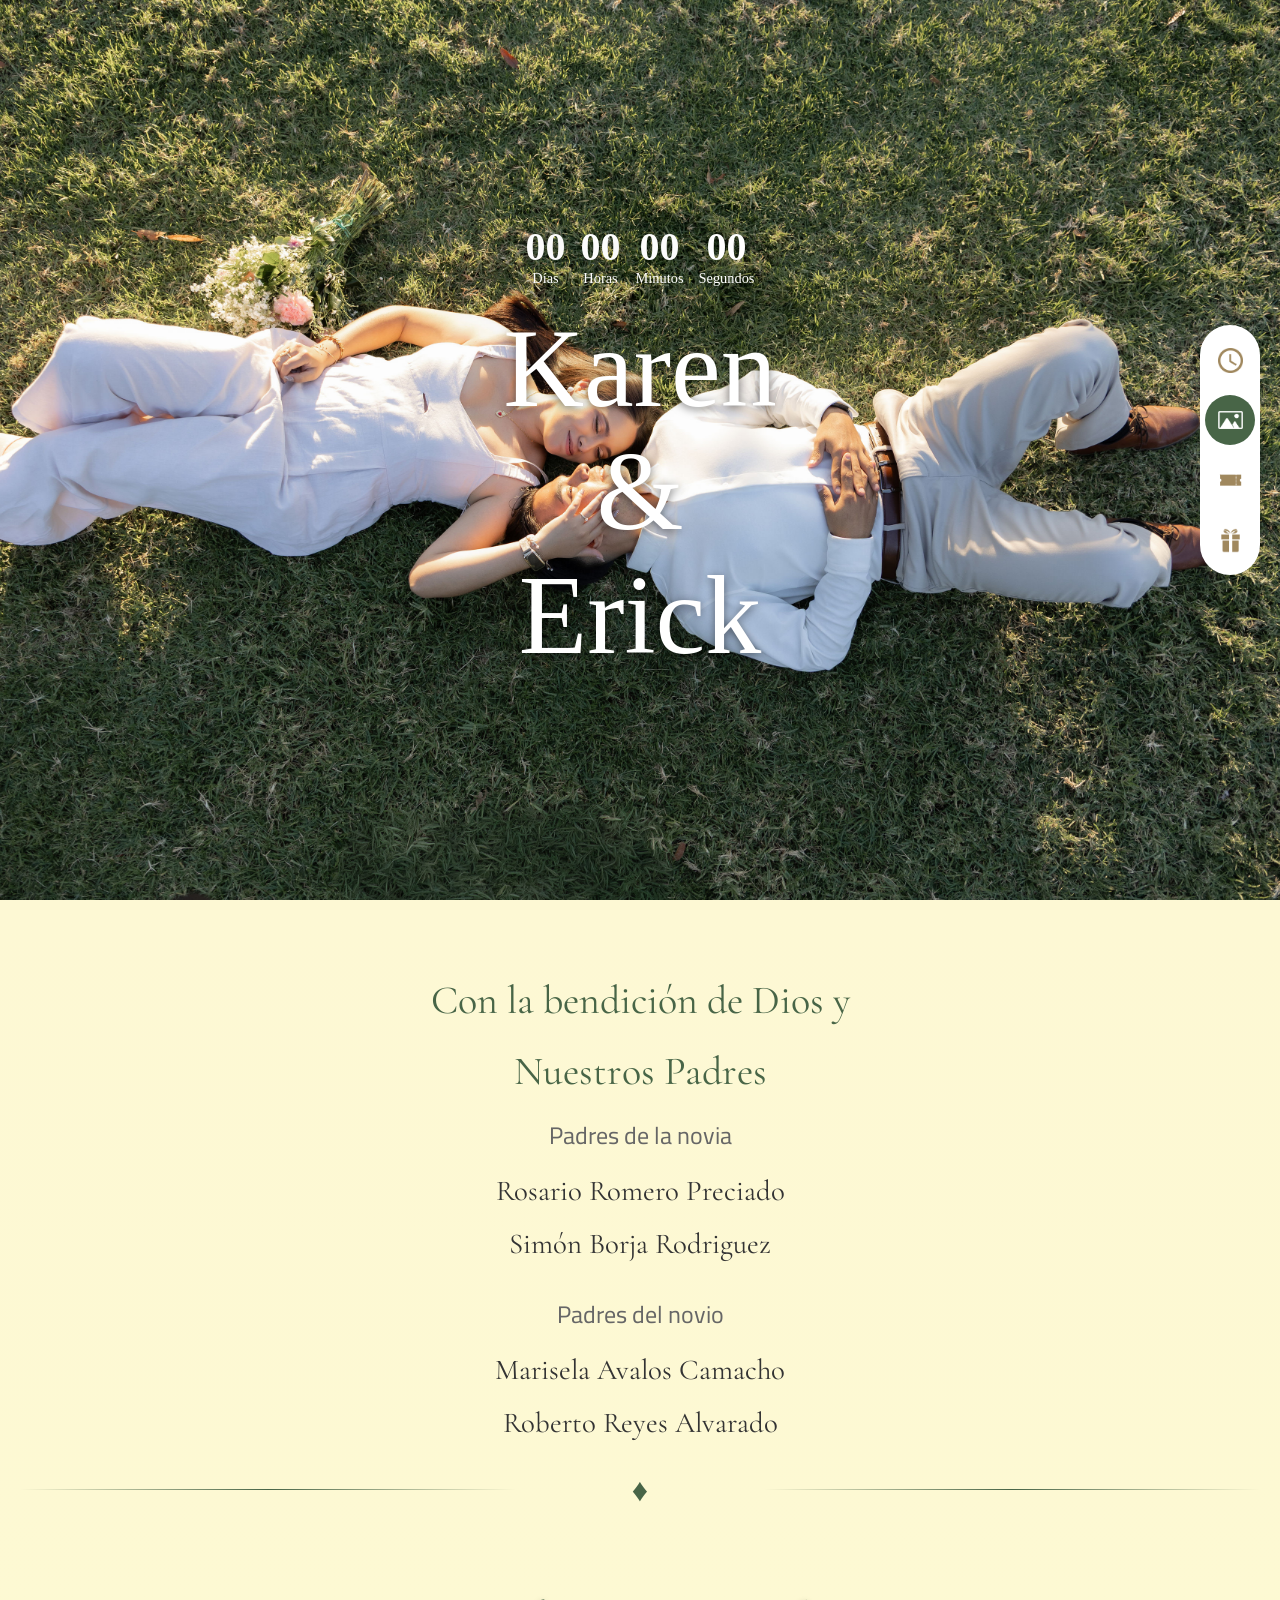
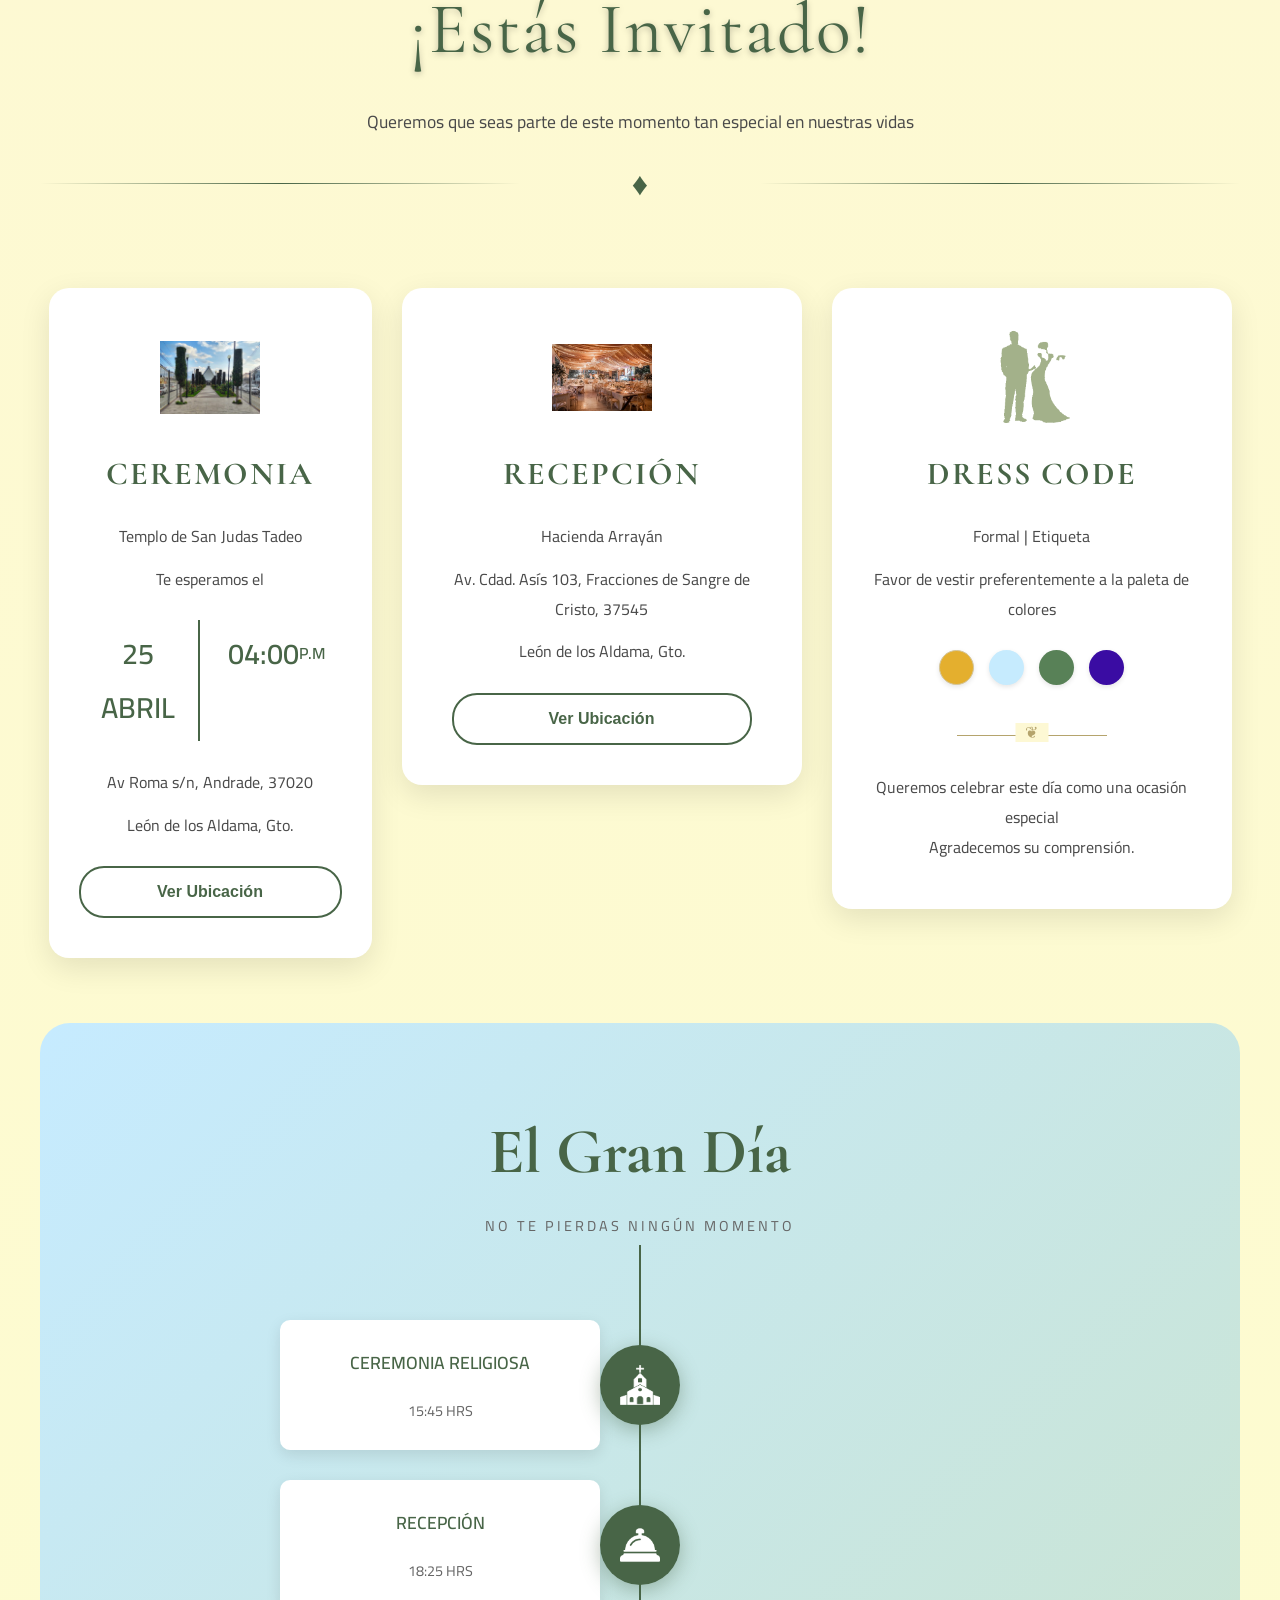
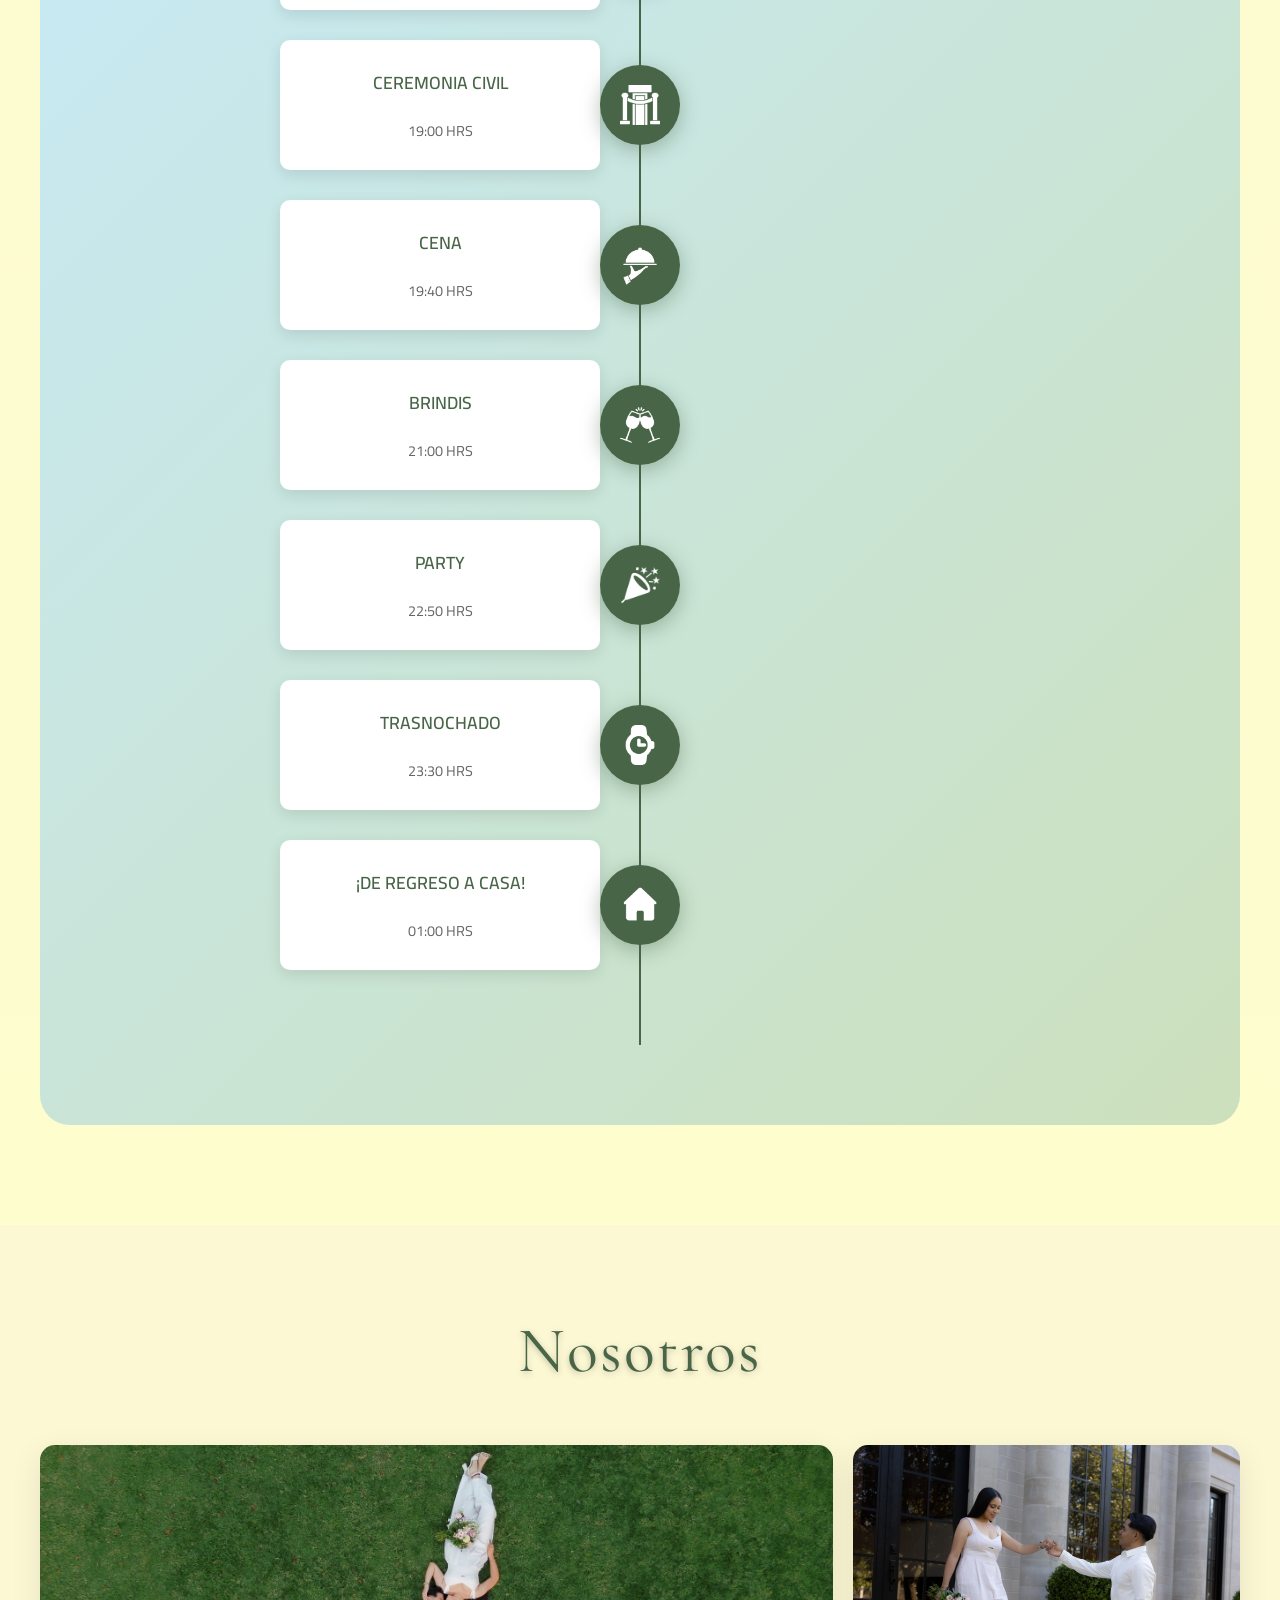
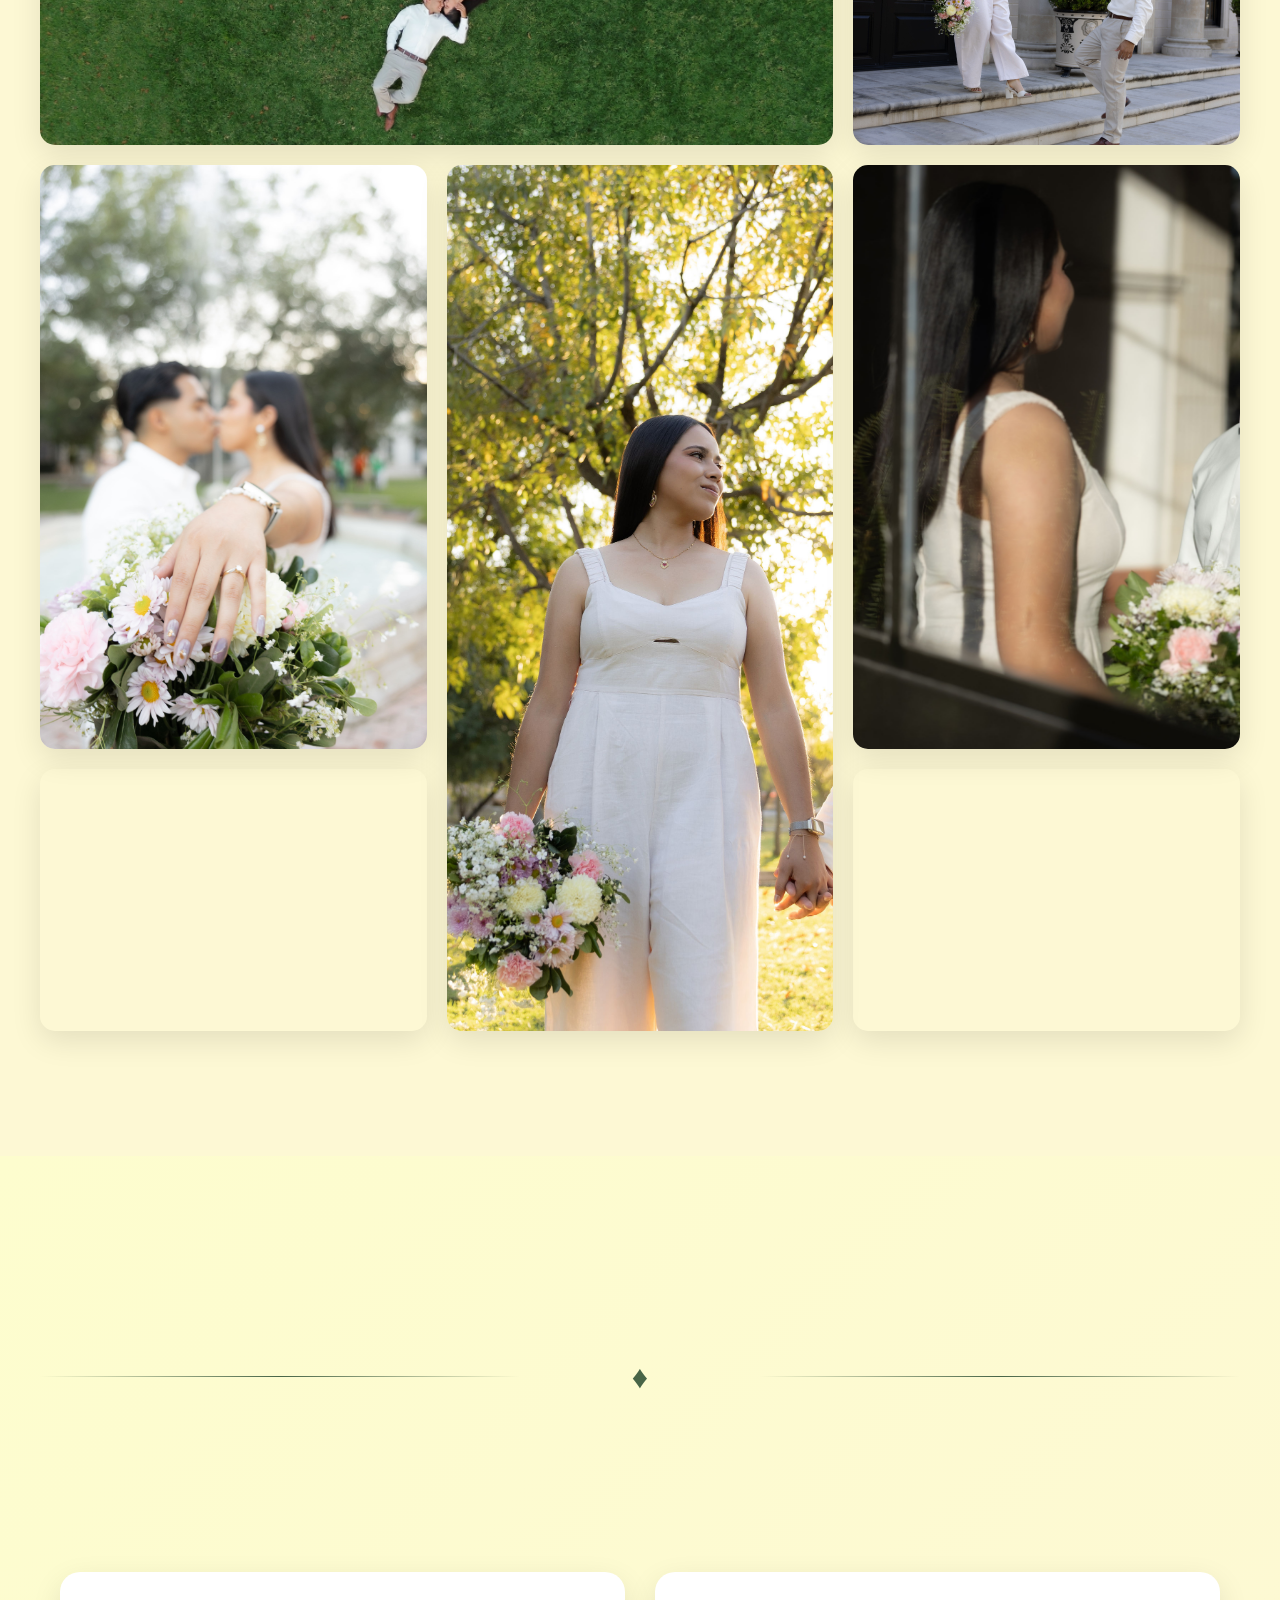
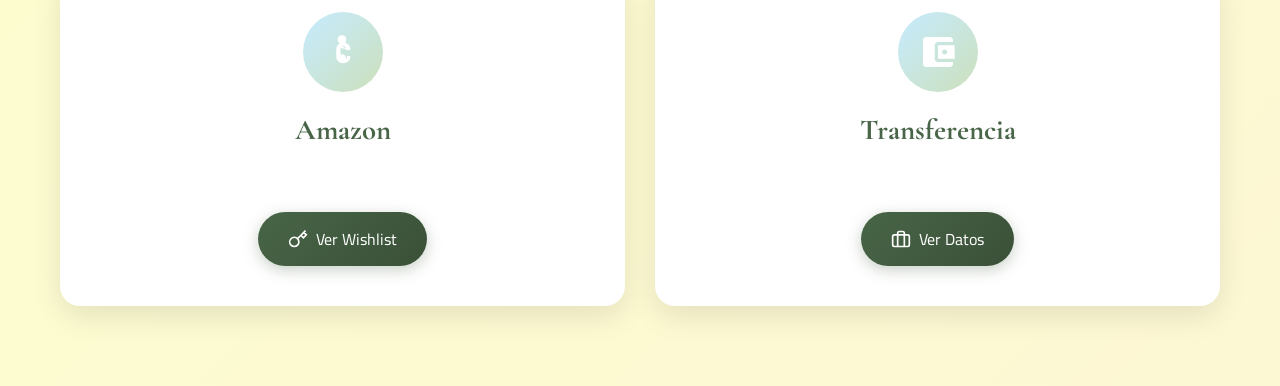
==== commit 10df18c9: "¿" ====
--- a/index.html
+++ b/index.html
@@ -96,7 +96,7 @@
     <h2 class="dress-title">DRESS CODE</h2>
     <p>Formal | Etiqueta</p>
     
-    <p style="font-size: 0.8rem; letter-spacing: 1px;">FAVOR DE VESTIR PREFERENTEMENTE LA PALETA DE COLORES</p>
+    <p> Favor de vestir preferentemente a la paleta de colores </p>
     
     <div class="color-palette">
         <span class="color-circle" style="background-color: #e4af2e; border: 1px solid #d4c59a;"></span>
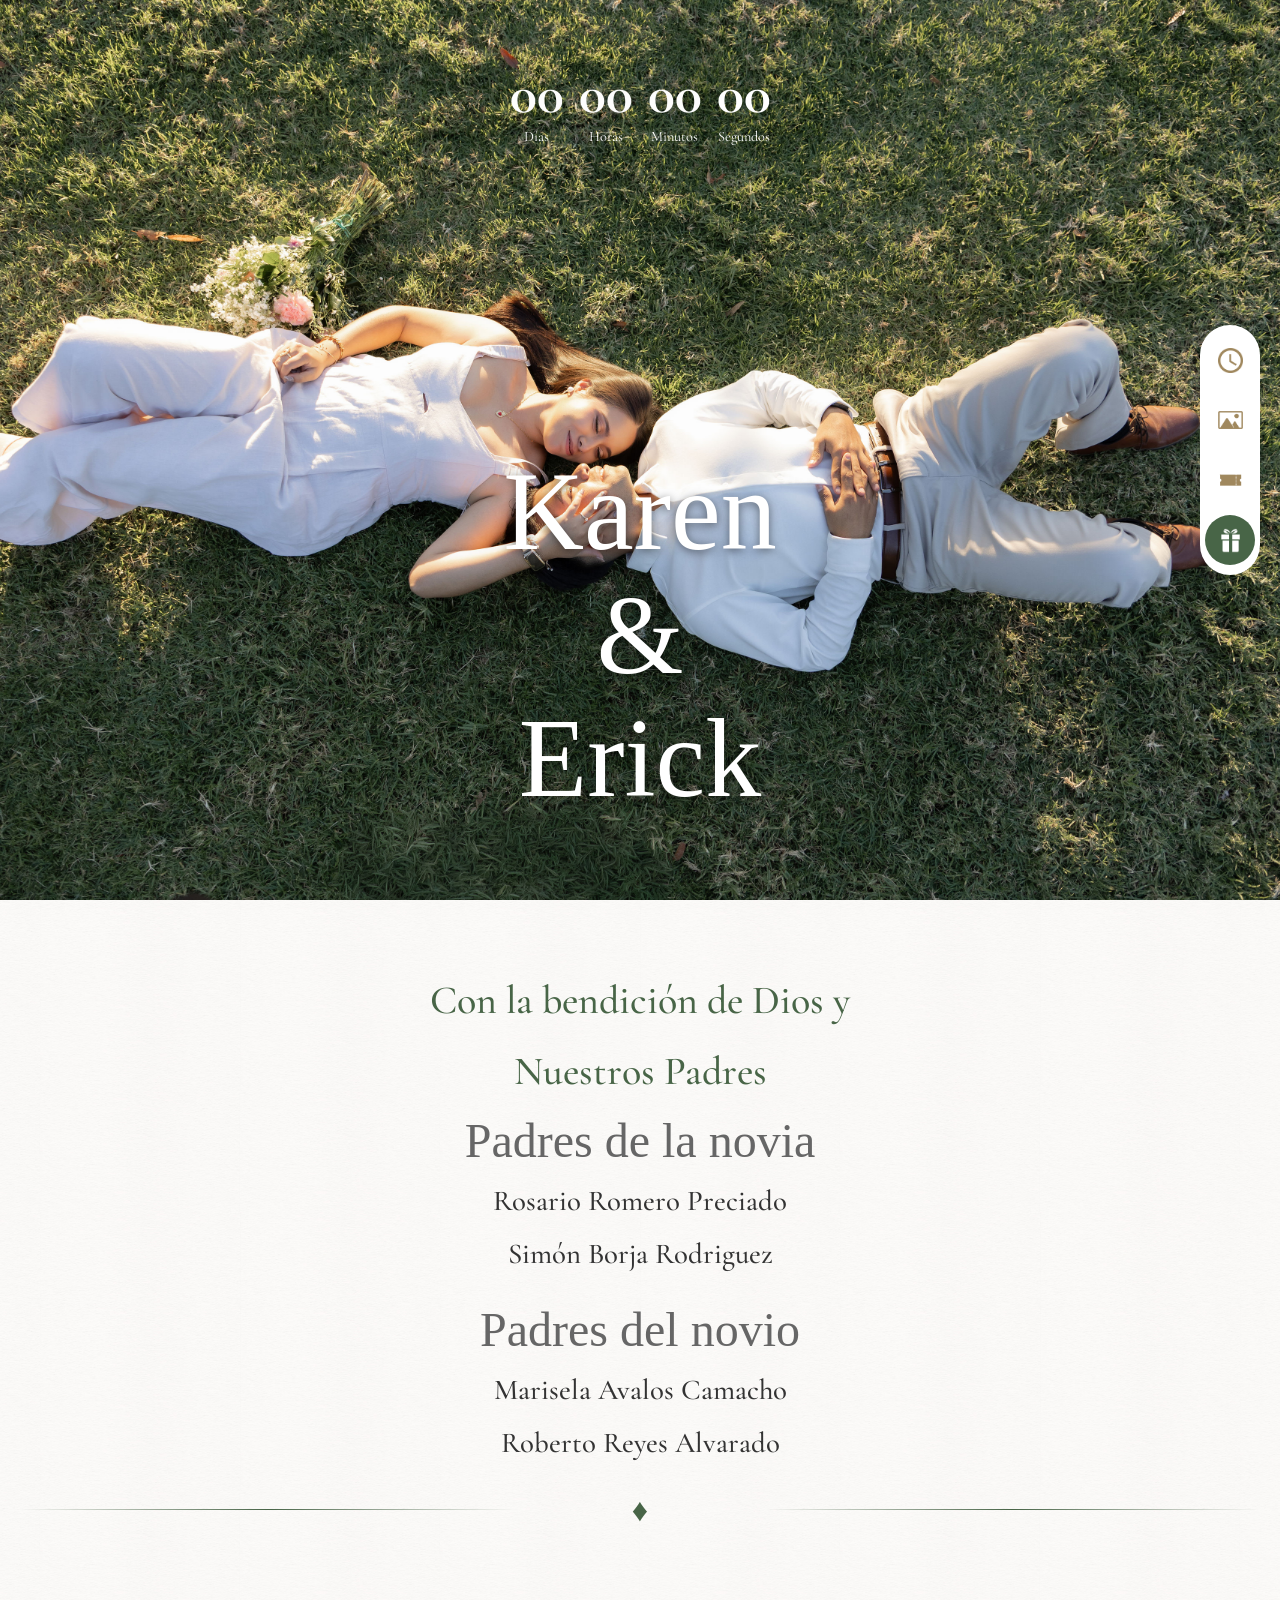
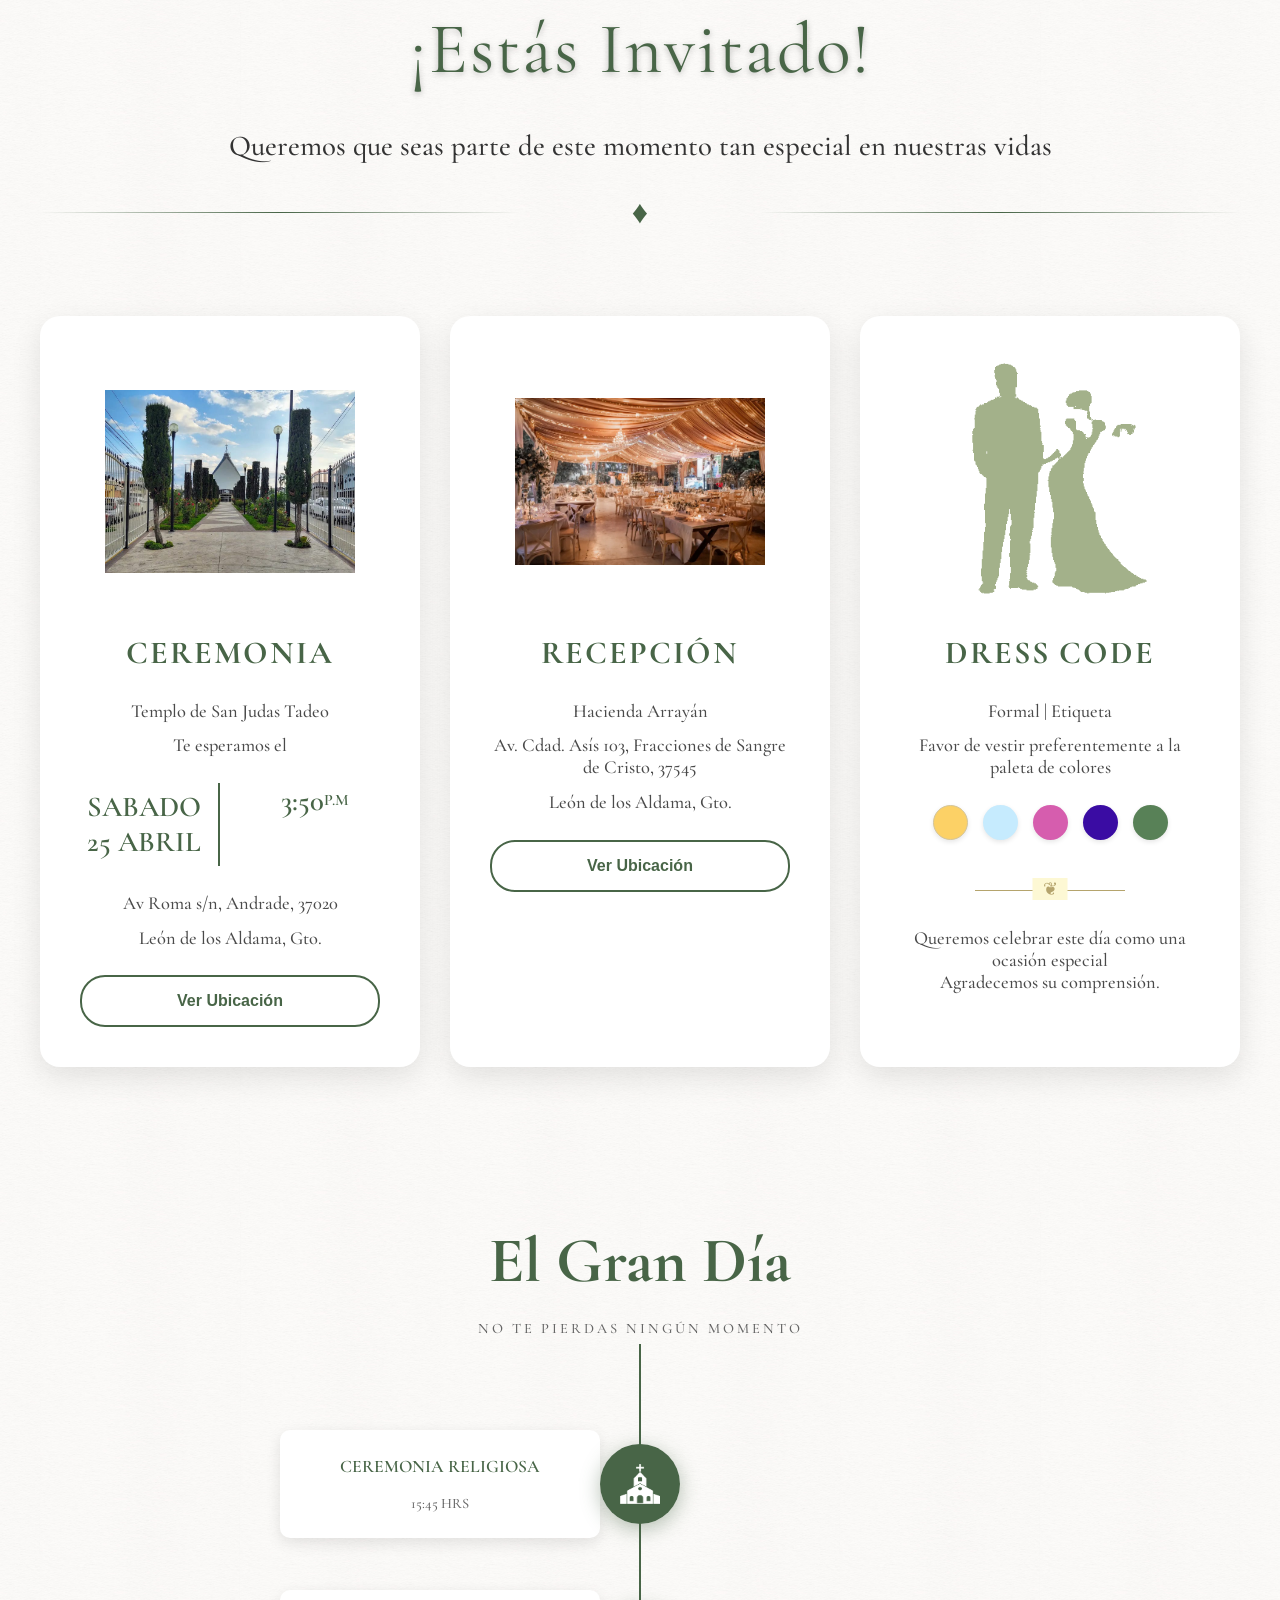
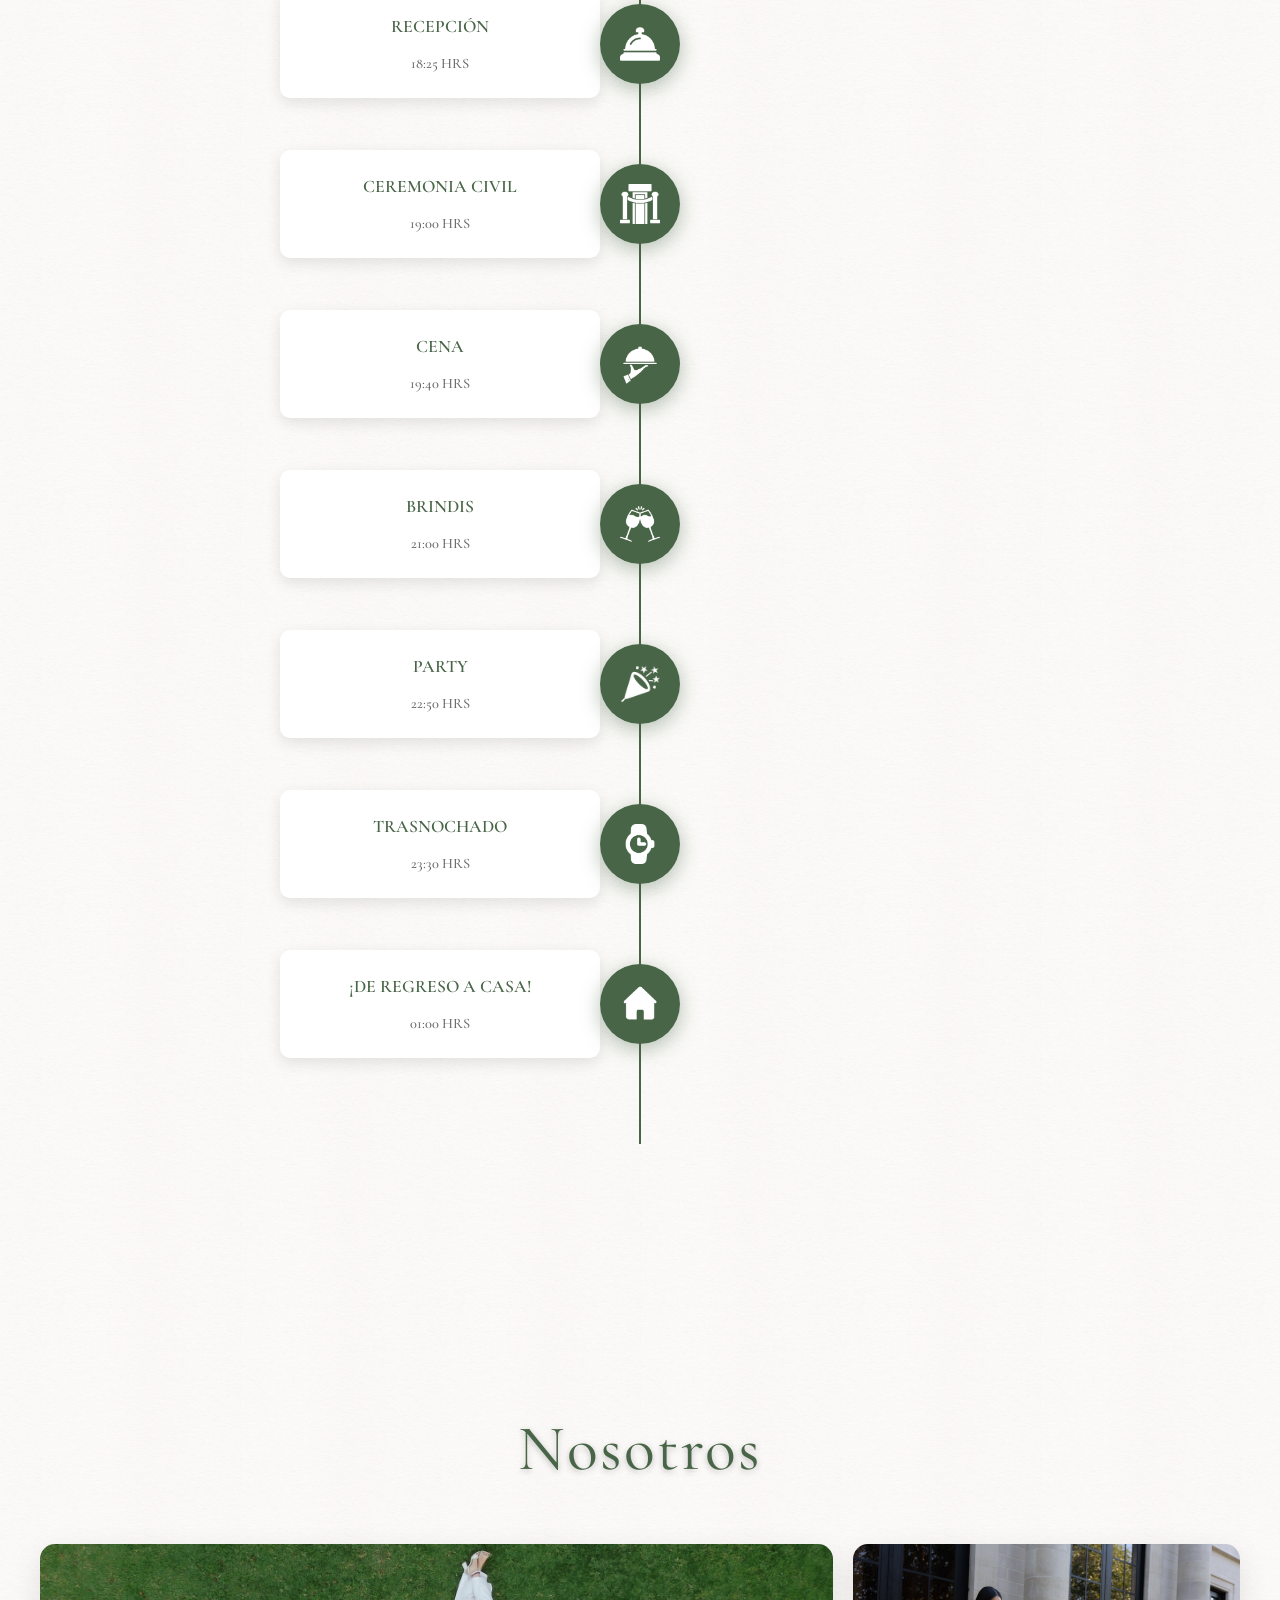
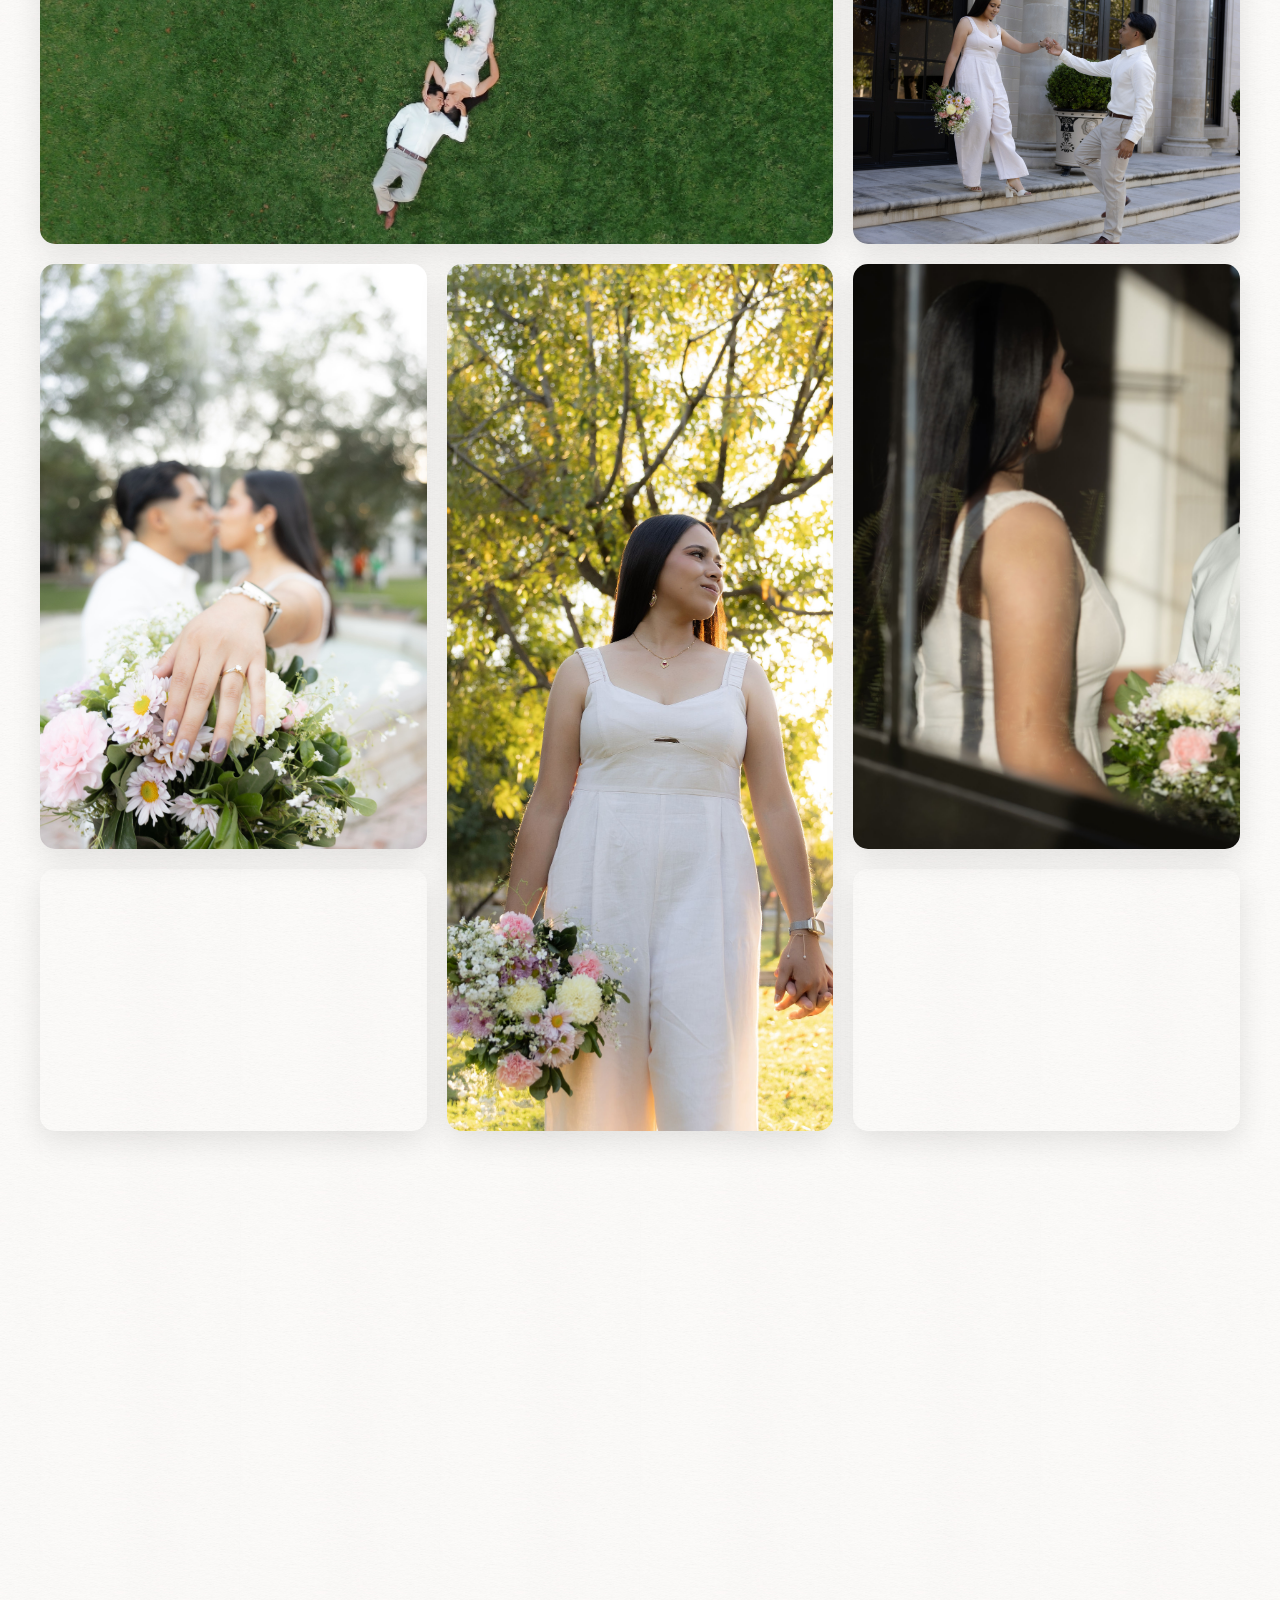
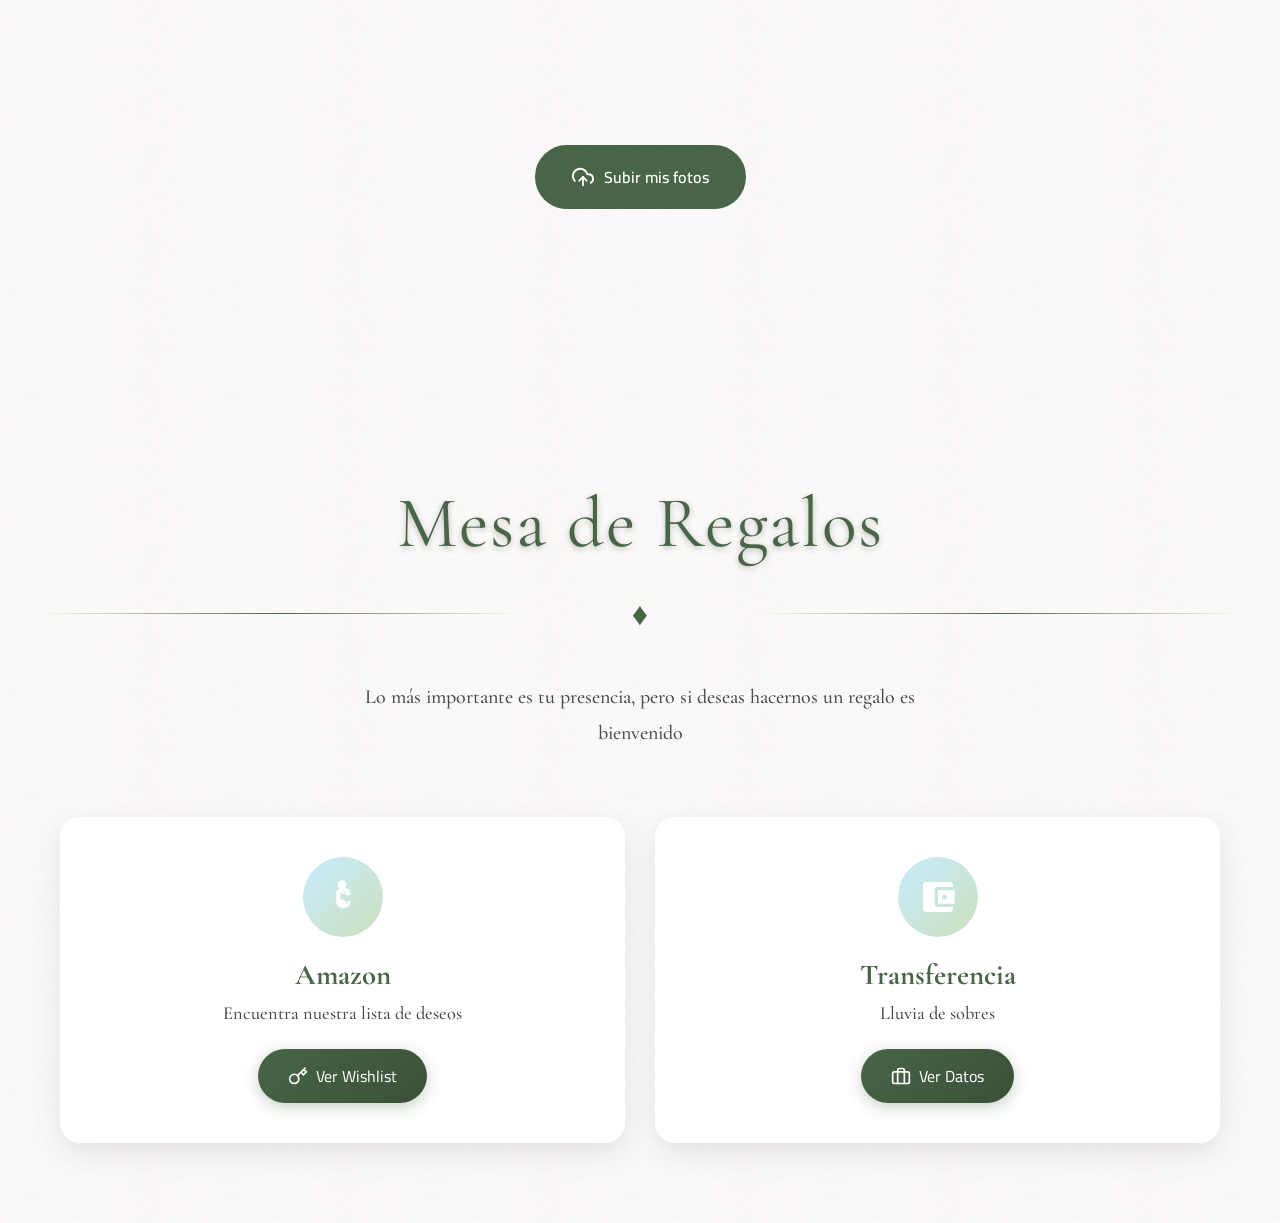
==== commit 722a67fe: "papel" ====
--- a/index.html
+++ b/index.html
@@ -6,7 +6,22 @@
     <title>Página de Boda</title>
     <link href="https://fonts.cdnfonts.com/css/miama" rel="stylesheet">
     <link rel="stylesheet" href="./css/index.css">
-</head>
+    <meta name="description" content="Acompáñanos a celebrar nuestra boda. Karen & Erick. 25 de Abril.">
+<meta name="author" content="Karen & Erick">
+
+<meta property="og:type" content="website">
+<meta property="og:url" content="https://vellumdigitall.online/">
+<meta property="og:title" content="Boda de Karen & Erick">
+<meta property="og:description" content="Estás invitado a compartir con nosotros este gran día. ¡Consulta los detalles aquí!">
+<meta property="og:image" content="https://vellumdigitall.online/img/invitacion_6.webp">
+
+<meta property="twitter:card" content="summary_large_image">
+<meta property="twitter:url" content="https://karen-y-erick.vellumdigitall.online/">
+<meta property="twitter:title" content="Boda de Karen & Erick">
+<meta property="twitter:description" content="Acompáñanos a celebrar nuestra unión este 25 de abril.">
+<meta property="twitter:image" content="https://karen-y-erick.vellumdigitall.online/img/invitacion_6webp">
+
+<link rel="icon" type="image/webp" href="./img/unnamed.webp"></head>
 
 <body>
 <audio id="bg-music" loop>
@@ -58,7 +73,7 @@
         <!-- Invitación -->
         <div class="box">
             <h2 class="mainText">¡Estás Invitado!</h2>
-            <p style="max-width: 600px; font-size: 1.1rem; line-height: 1.8;">Queremos que seas parte de este momento tan especial en nuestras vidas</p>
+            <p class = "principal-font ">Queremos que seas parte de este momento tan especial en nuestras vidas</p>
             <div class="divider">
                 <span class="divider-icon">♦</span>
             </div>
@@ -73,10 +88,10 @@
                 <p>Te esperamos el</p>
                 <div class="date-celebration">
                     <div>
-                        <p>25 ABRIL</p>
+                        <p>SABADO 25 ABRIL</p>
                     </div>
                     <div>
-                        <p class="hour">04:00 <span>P.M</span></p>
+                        <p class="hour">3:50 <span>P.M</span></p>
                     </div>
                 </div>
                 <p>Av Roma s/n, Andrade, 37020</p>
@@ -99,10 +114,12 @@
     <p> Favor de vestir preferentemente a la paleta de colores </p>
     
     <div class="color-palette">
-        <span class="color-circle" style="background-color: #e4af2e; border: 1px solid #d4c59a;"></span>
+        <span class="color-circle" style="background-color: #fcd166; border: 1px solid #d4c59a;"></span>
         <span class="color-circle" style="background-color: #c6ebfe;"></span>
-        <span class="color-circle" style="background-color: #588157;"></span>
+        <span class="color-circle" style="background-color: #d65dae;"></span>
         <span class="color-circle" style="background-color: #3a0ca3;"></span>
+          <span class="color-circle" style="background-color: #588157;"></span>
+        
     </div>
 
     <div class="divider-elegant">
@@ -220,6 +237,30 @@
         <!-- JS inyecta aquí la tarjeta del invitado -->
     </section>
 
+    <!-- Sección Fotos -->
+    <section id="fotos" class="fotos-section">
+        <div class="fotos-container">
+            <div class="fotos-icon">
+                <img src="./img/camera.png" alt="Cámara">
+            </div>
+            <h2 class="mainText">Álbum de la Boda</h2>
+            <div class="divider">
+            </div>
+            <p class="fotos-mensaje">¡Captura y comparte los momentos especiales de este día! Cada foto tuya es un recuerdo que atesoraremos para siempre</p>
+            <div class="fotos-botones">
+                <a hr
+                <a href="https://photos.app.goo.gl/nMcsDTWHfKahD3Jo9" target="_blank" class="fotos-btn fotos-btn-subir">
+                    <svg xmlns="http://www.w3.org/2000/svg" width="22" height="22" viewBox="0 0 24 24" fill="none" stroke="currentColor" stroke-width="2" stroke-linecap="round" stroke-linejoin="round">
+                        <polyline points="16 16 12 12 8 16"/><line x1="12" y1="12" x2="12" y2="21"/>
+                        <path d="M20.39 18.39A5 5 0 0 0 18 9h-1.26A8 8 0 1 0 3 16.3"/>
+                    </svg>
+                    Subir mis fotos
+                </a>
+            </div>
+            <p class="fotos-nota">Se abrirá Google Fotos donde podrás ver y agregar tus fotos al álbum compartido</p>
+        </div>
+    </section>
+
     <!-- Sección Regalos -->
     <section id="regalos" class="regalos-section">
         <div class="regalos-container">
--- a/css/index.css
+++ b/css/index.css
@@ -15,8 +15,16 @@
 }
 
 body {
-  font-family: 'Times New Roman';
+  font-family: 'Cormorant Garamond', serif;
+  font-size: 18px;
   background-color: #fdf8d4;
+  background-image: url("../img/fondo.jpg"); /* ruta a tu imagen */
+  background-size: cover;      /* que cubra toda la pantalla */
+  background-position: center; /* centrada */
+  background-repeat: no-repeat;/* que no se repita */
+  min-height: 100vh;           /* altura completa */
+  background-repeat: repeat;
+  background-size: 400px 400px;
   margin: 0;
   padding: 0;
 }
@@ -37,7 +45,9 @@
 }
 
 p {
-  font-family: 'Cairo', 'Alkatra', sans-serif;
+  font-family: 'Cormorant Garamond', serif;
+  font-weight: 500;
+  font-size: 1.15rem;
   text-align: center;
   padding: 0.4rem 0.5rem;
 }
@@ -90,6 +100,9 @@
 .hour {
   display: flex;
   align-items: center;
+  justify-content: center;
+  padding: 0;
+  margin: 0;
 }
 
 .hour span {
@@ -106,7 +119,7 @@
 ========================================= */
 .collage {
   padding: 80px 20px;
-  background: #fdf8d4;
+
 }
 
 .collage .mainText {
@@ -145,7 +158,6 @@
   left: 0;
   width: 100%;
   height: 100%;
-  background: linear-gradient(to bottom, rgba(0,0,0,0) 0%, rgba(72,101,71,0.3) 100%);
   opacity: 0;
   transition: opacity 0.4s ease;
   z-index: 1;
@@ -205,11 +217,6 @@
   width: 100%;
   height: 100dvh;
   overflow: hidden;
-  display: flex;
-  flex-direction: column;
-  justify-content: center;
-  align-items: center;
-  text-align: center;
 }
 
 .hero-img {
@@ -230,12 +237,22 @@
 }
 
 .overlay-content {
-  position: relative;
+  position: absolute;
+  top: 0;
+  left: 0;
+  width: 100%;
+  height: 100%;
   z-index: 3;
   color: #fff;
   text-shadow: 0 2px 100px rgba(0,0,0,0.5);
   text-align: center;
   animation: fadeInUp 1.5s ease;
+  display: flex;
+  flex-direction: column;
+  justify-content: space-between;
+  align-items: center;
+  padding: 60px 20px 80px;
+  box-sizing: border-box;
 }
 
 @keyframes fadeInUp {
@@ -253,11 +270,11 @@
   display: flex;
   gap: 15px;
   justify-content: center;
-  margin-bottom: 20px;
+  margin-top: 0;
 }
 
 .countdown-unit {
-  font-size: 2.5rem;
+  font-size: 3.5rem;
   font-weight: bold;
   text-align: center;
 }
@@ -269,12 +286,13 @@
 }
 
 .name-overlay {
-  font-family: 'Times New Roman', Times, serif;
+  font-family: 'Miama', cursive;
   font-size: 7rem;
   text-shadow: 0 2px 10px rgba(0,0,0,0.5);
   font-weight: normal;
   line-height: 1.1;
   padding: 0 20px;
+  margin-top: 0;
 }
 
 .name-overlay span {
@@ -354,7 +372,6 @@
   font-family: 'Montserrat', sans-serif;
   color: #4a4a4a;
   padding: 60px 20px;
-  background: linear-gradient(to bottom, #fdf8d4 0%, #fdfdce 100%);
 }
 
 .wedding-section .box {
@@ -404,27 +421,34 @@
   display: flex;
   flex-wrap: wrap;
   justify-content: center;
+  align-items: stretch;
   gap: 30px;
   padding: 0px 20px;
+  
 }
 
 .wedding-section .details .box {
   background: white;
   border-radius: 20px;
   padding: 40px 30px;
+  width: 320px;
   max-width: 400px;
+  flex: 1 1 280px;
   box-shadow: 0 10px 30px rgba(0,0,0,0.1);
   transition: all 0.3s ease;
+  justify-content: flex-start;
+  
 }
 
 .wedding-section .details .box:hover {
   transform: translateY(-10px);
   box-shadow: 0 15px 40px rgba(72, 101, 71, 0.3);
+  
 }
 
 .wedding-section .details .box img {
-  width: 100px;
-  height: 100px;
+  width: 250px;
+  height: 250px;
   object-fit: contain;
   margin-bottom: 20px;
 }
@@ -438,6 +462,7 @@
     margin-bottom: 15px;
     text-transform: uppercase;
 }
+
 
 .wedding-section .date-celebration {
   display: flex;
@@ -484,7 +509,6 @@
 
 .wedding-section #itinerario {
   padding: 80px 20px;
-  background: linear-gradient(135deg, #c6ebff 0%, #cce0bc 100%);
   border-radius: 30px;
   margin: 40px auto;
   max-width: 1200px;
@@ -595,17 +619,16 @@
   display: flex;
   justify-content: center;
   align-items: center;
-  padding: 80px 1rem;
-  background: linear-gradient(135deg, #cce0bc 0%, #c6ebff 100%);
+  padding: 20px 2rem;
+ 
 }
 
 .invite-card {
-  width: 420px;
-  max-width: 92vw;
+  width: min(600px, 92vw);
   background: #fff;
   border-radius: 20px;
   box-shadow: 0 20px 60px rgba(72, 101, 71, 0.2);
-  padding: 50px 30px;
+  padding: clamp(30px, 5vw, 60px) clamp(25px, 5vw, 60px);
   text-align: center;
   font-family: 'Montserrat', sans-serif;
   color: #111;
@@ -620,7 +643,7 @@
 
 .invite-title {
   font-family: 'Cormorant Garamond', serif;
-  font-size: 2.5rem;
+  font-size: clamp(2rem, 4vw, 3.2rem);
   margin-bottom: 15px;
   line-height: 1.2;
   color: #486547;
@@ -630,7 +653,7 @@
 
 .invite-sub {
   color: #666;
-  font-size: 0.9rem;
+  font-size: clamp(0.75rem, 1.2vw, 0.95rem);
   margin-bottom: 30px;
   letter-spacing: 2px;
   text-transform: uppercase;
@@ -638,8 +661,8 @@
 
 .qr-box {
   margin: 30px auto;
-  width: 240px;
-  height: 240px;
+  width: clamp(220px, 40%, 320px);
+  height: clamp(220px, 40%, 320px);
   display: flex;
   justify-content: center;
   align-items: center;
@@ -650,17 +673,19 @@
 }
 
 #qrcode {
-  width: 210px;
-  height: 210px;
+  width: 100%;
+  height: 100%;
   background: #ffffff;
-  display: block;
+  display: flex;
+  justify-content: center;
+  align-items: center;
 }
 
 #qrcode canvas,
 #qrcode img,
 #qrcode table {
-  width: 210px !important;
-  height: 210px !important;
+  width: 100% !important;
+  height: 100% !important;
   display: block;
   margin: 0 auto;
   background: #ffffff;
@@ -668,14 +693,14 @@
 
 .guest-name {
   font-weight: 600;
-  font-size: 1.5rem;
+  font-size: clamp(1.3rem, 2.5vw, 1.8rem);
   margin-top: 25px;
   color: #333;
   font-family: 'Cormorant Garamond', serif;
 }
 
 .guest-info {
-  font-size: 0.95rem;
+  font-size: clamp(0.85rem, 1.3vw, 1.05rem);
   color: #666;
   margin-top: 15px;
   line-height: 1.6;
@@ -706,7 +731,6 @@
 ========================================= */
 .regalos-section {
   font-family: 'Montserrat', sans-serif;
-  background: linear-gradient(135deg, #fdfdce 0%, #fdf8d4 100%);
   padding: 80px 20px;
 }
 
@@ -752,9 +776,10 @@
 }
 
 .regalos-mensaje {
-  font-family: 'Cairo', sans-serif;
-  text-align: center;
-  font-size: 1.1rem;
+  font-family: 'Cormorant Garamond', serif;
+  font-weight: 500;
+  text-align: center;
+  font-size: 1.25rem;
   color: #4a4a4a;
   max-width: 600px;
   margin: 0 auto 60px auto;
@@ -815,8 +840,9 @@
 }
 
 .regalo-card p {
-  font-family: 'Cairo', sans-serif;
-  font-size: 1rem;
+  font-family: 'Cormorant Garamond', serif;
+  font-weight: 500;
+  font-size: 1.15rem;
   color: #4a4a4a;
   margin-bottom: 25px;
   padding: 0;
@@ -1162,6 +1188,10 @@
 
 @media screen and (max-width: 800px) {
   /* Hero */
+  .overlay-content {
+    padding: 40px 20px 60px;
+  }
+
   .name-overlay {
     font-size: 4rem;
   }
@@ -1209,6 +1239,7 @@
   
   .wedding-section .details .box {
     padding: 30px 20px;
+    
   }
   
   /* Itinerario */
@@ -1279,6 +1310,10 @@
 
 @media screen and (max-width: 600px) {
   /* Hero */
+  .overlay-content {
+    padding: 30px 15px 50px;
+  }
+
   .name-overlay {
     font-size: 3rem;
     padding: 0 15px;
@@ -1331,15 +1366,7 @@
   }
   
   /* Unificamos los textos descriptivos */
-.wedding-section .details .box p,
-.dress-type,
-.dress-note,
-.no-kids {
-    font-family: 'Cairo', sans-serif !important;
-    color: #4a4a4a;
-    line-height: 1.6;
-    margin: 5px 0;
-}
+
   
   .wedding-section .date-celebration {
     flex-direction: column;
@@ -1396,24 +1423,7 @@
   }
   
   .invite-card {
-    padding: 40px 25px;
-  }
-  
-  .invite-title {
-    font-size: 2rem;
-  }
-  
-  .qr-box {
-    width: 200px;
-    height: 200px;
-  }
-  
-  #qrcode,
-  #qrcode canvas,
-  #qrcode img,
-  #qrcode table {
-    width: 180px !important;
-    height: 180px !important;
+    padding: 30px 20px;
   }
   
   /* Panel navegación */
@@ -1553,6 +1563,113 @@
 }
 
 /* =========================================
+   SECCIÓN FOTOS
+========================================= */
+.fotos-section {
+  padding: 80px 20px;
+
+  border-radius: 30px;
+  margin: 40px auto;
+  max-width: 1200px;
+}
+
+.fotos-container {
+  max-width: 700px;
+  margin: 0 auto;
+  text-align: center;
+  display: flex;
+  flex-direction: column;
+  align-items: center;
+}
+
+.fotos-icon {
+  font-size: 4rem;
+  margin-bottom: 10px;
+  animation: float 3s ease-in-out infinite;
+}
+.fotos-icon img {
+    width: 150px;
+    height: auto;
+}
+
+@keyframes float {
+  0%, 100% { transform: translateY(0); }
+  50% { transform: translateY(-10px); }
+}
+
+.fotos-mensaje {
+  font-family: 'Cormorant Garamond', serif;
+  font-weight: 500;
+  font-size: 1.25rem;
+  color: #4a4a4a;
+  max-width: 500px;
+  line-height: 1.8;
+  margin-bottom: 10px;
+}
+
+.fotos-botones {
+  display: flex;
+  gap: 20px;
+  margin: 30px 0 15px;
+  flex-wrap: wrap;
+  justify-content: center;
+}
+
+.fotos-btn {
+  display: flex;
+  align-items: center;
+  gap: 10px;
+  padding: 15px 35px;
+  border-radius: 50px;
+  font-family: 'Cairo', sans-serif;
+  font-size: 1rem;
+  font-weight: 600;
+  text-decoration: none;
+  transition: all 0.3s ease;
+  cursor: pointer;
+}
+
+
+.fotos-btn-subir {
+  background: #486547;
+  color: white;
+  border: 2px solid #486547;
+}
+
+.fotos-btn-subir:hover {
+  background: #3a5038;
+  border-color: #3a5038;
+  transform: translateY(-3px);
+  box-shadow: 0 8px 20px rgba(72, 101, 71, 0.35);
+}
+
+.fotos-nota {
+  font-family: 'Cormorant Garamond', serif;
+  font-weight: 500;
+  font-size: 1rem;
+  color: #666;
+  font-style: italic;
+  max-width: 420px;
+}
+
+/* Responsive fotos */
+@media screen and (max-width: 600px) {
+  .fotos-section {
+    padding: 60px 15px;
+  }
+  .fotos-botones {
+    flex-direction: column;
+    align-items: center;
+    width: 100%;
+  }
+  .fotos-btn {
+    width: 100%;
+    max-width: 300px;
+    justify-content: center;
+  }
+}
+
+/* =========================================
    BENDICIÓN Y PADRES
 ========================================= */
 .blessing {
@@ -1580,8 +1697,17 @@
 }
 
 .parent-role {
-  font-family: 'Cairo', sans-serif;
-  font-size: 1.5rem;
+  font-family: 'Miama', cursive;
+  font-size: 3rem;
   color: #666;
   margin-top: 5px;
 }
+
+
+
+.principal-font {
+  font-family: 'Cormorant Garamond', serif;
+  font-size: 1.8rem;
+  color: #333;
+  line-height: 1.4;
+}
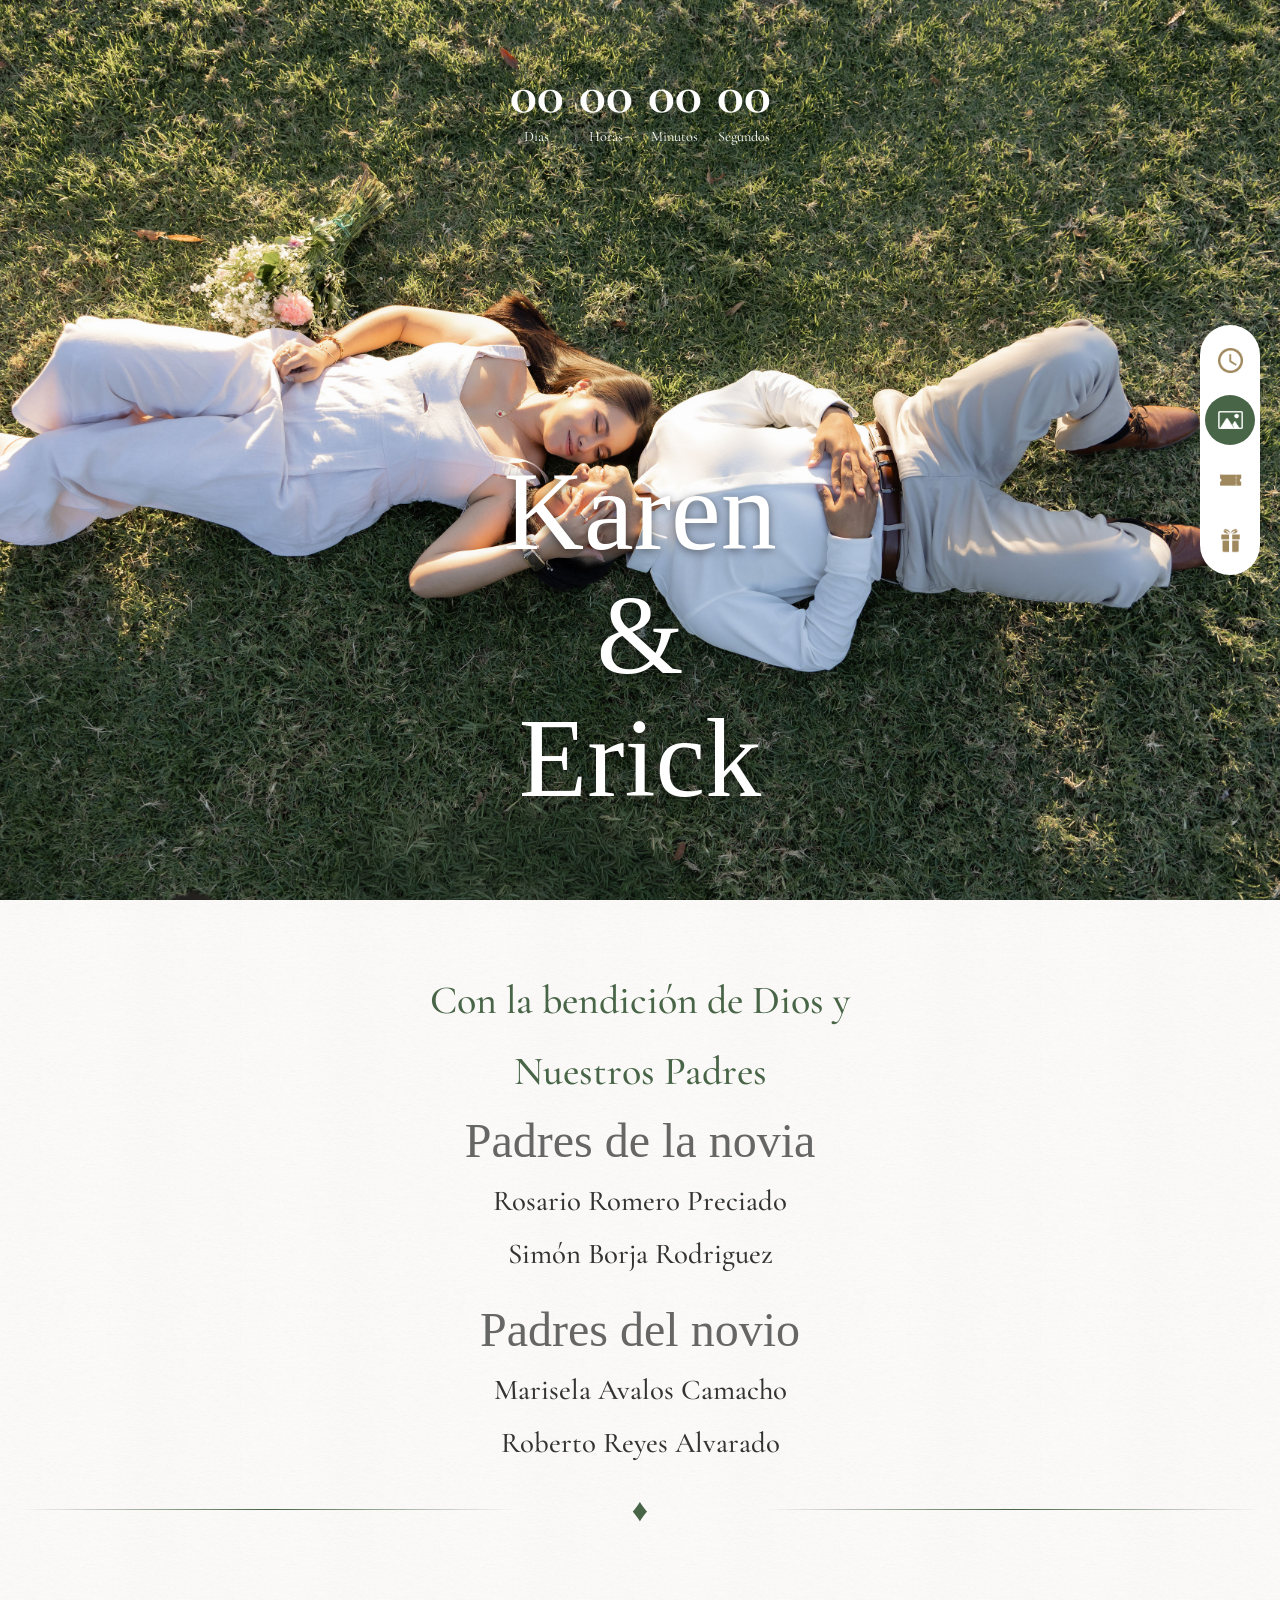
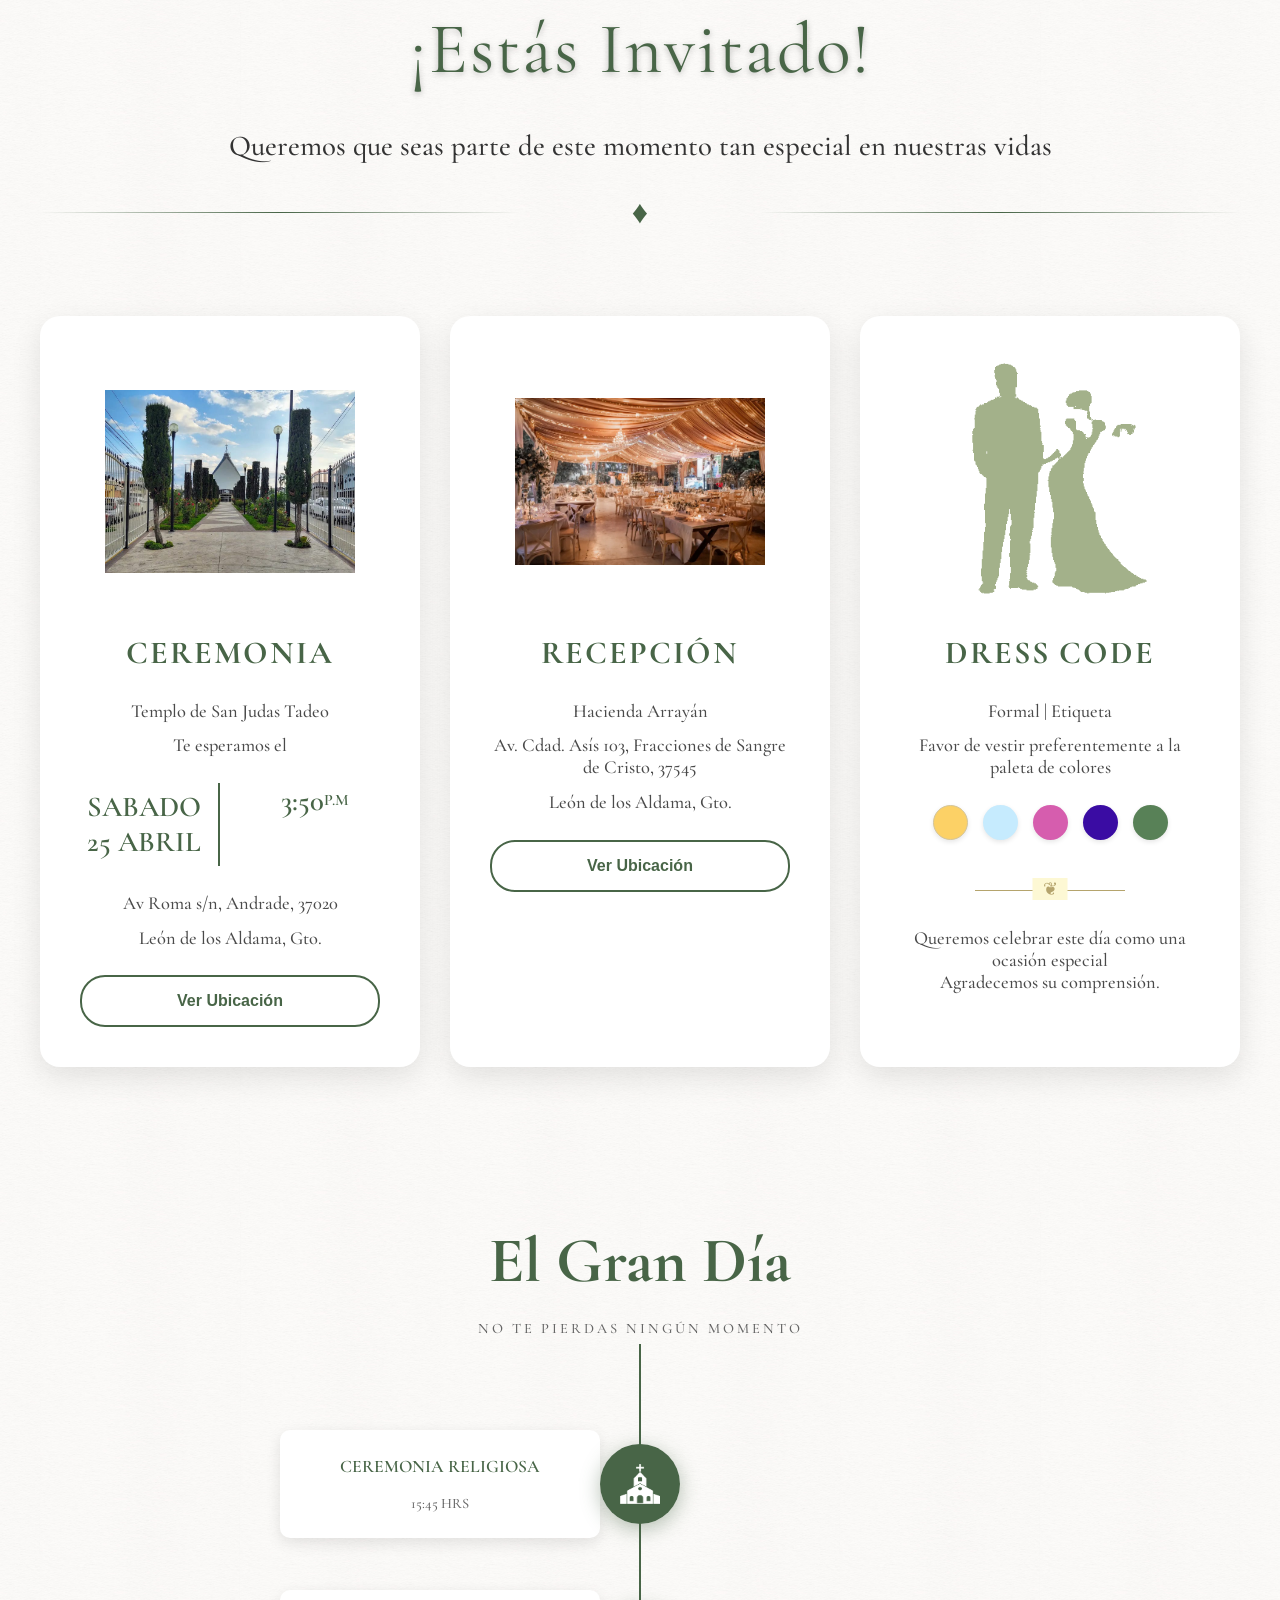
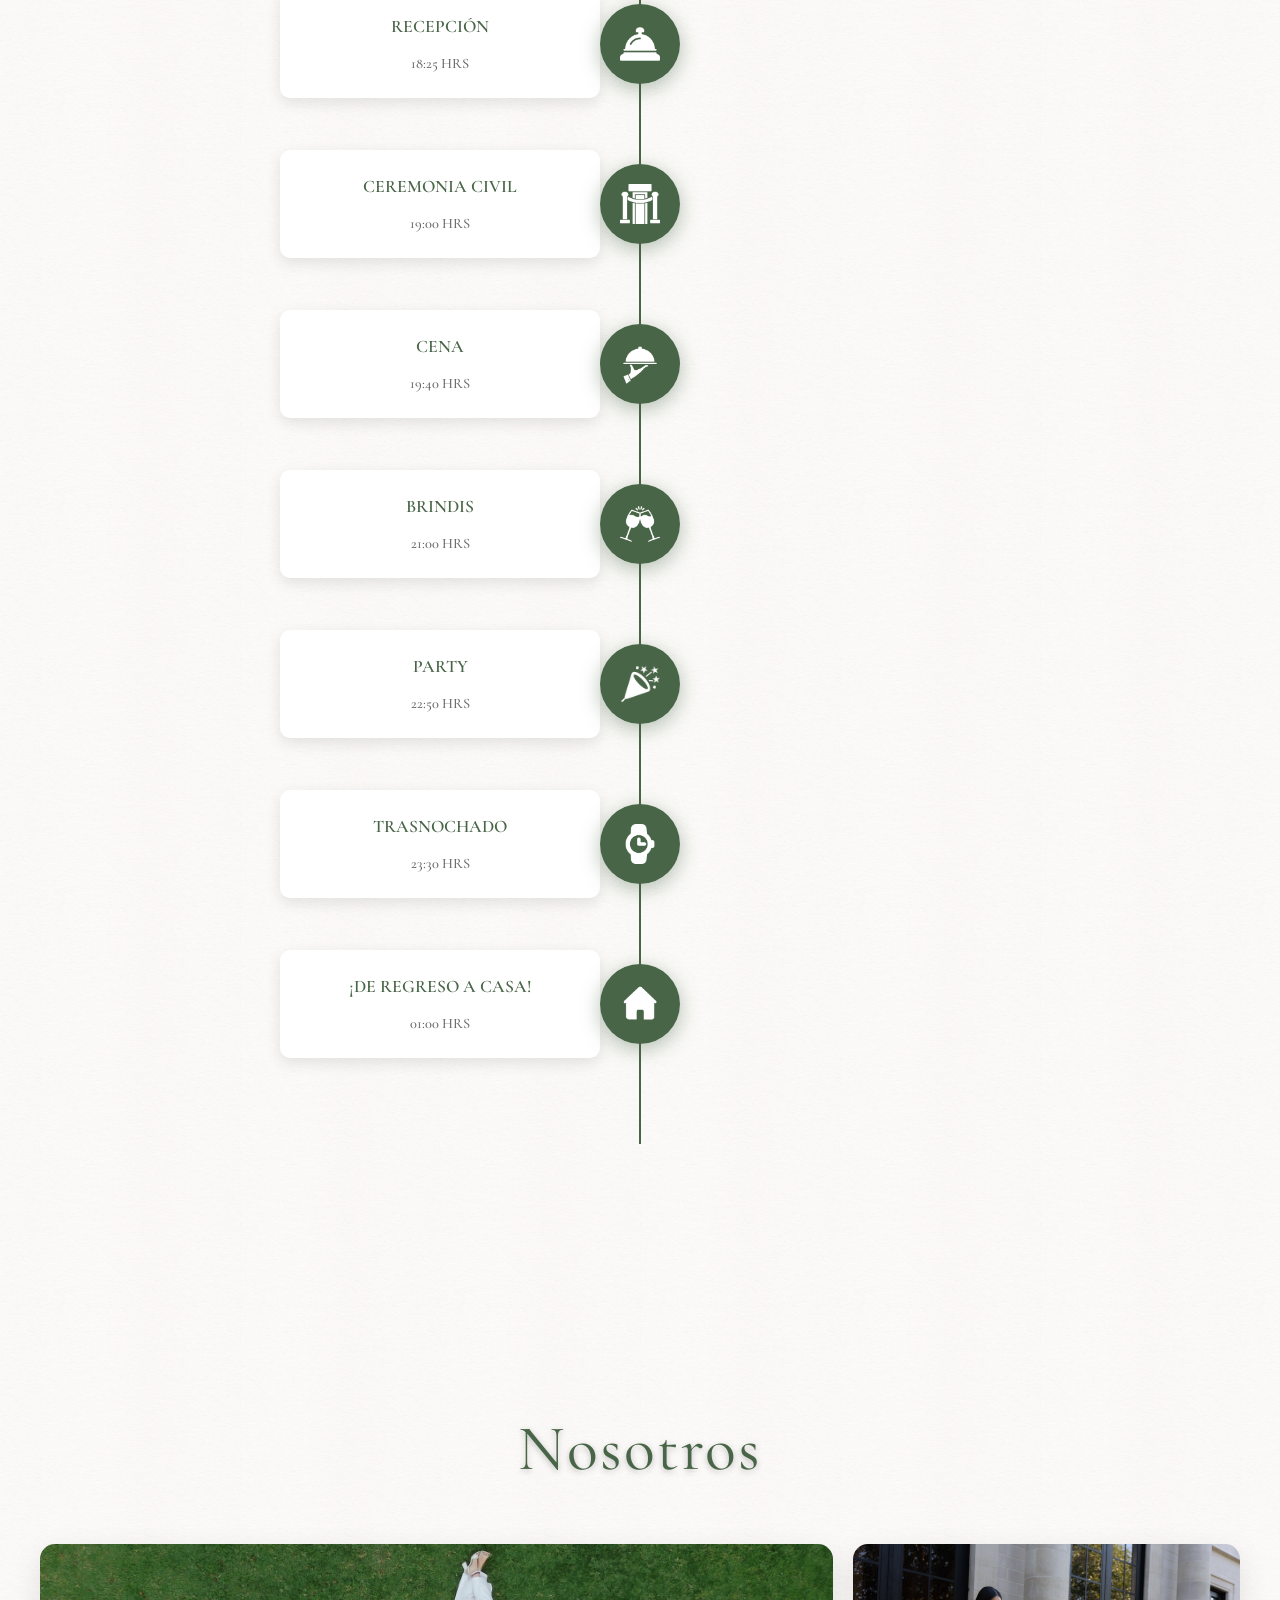
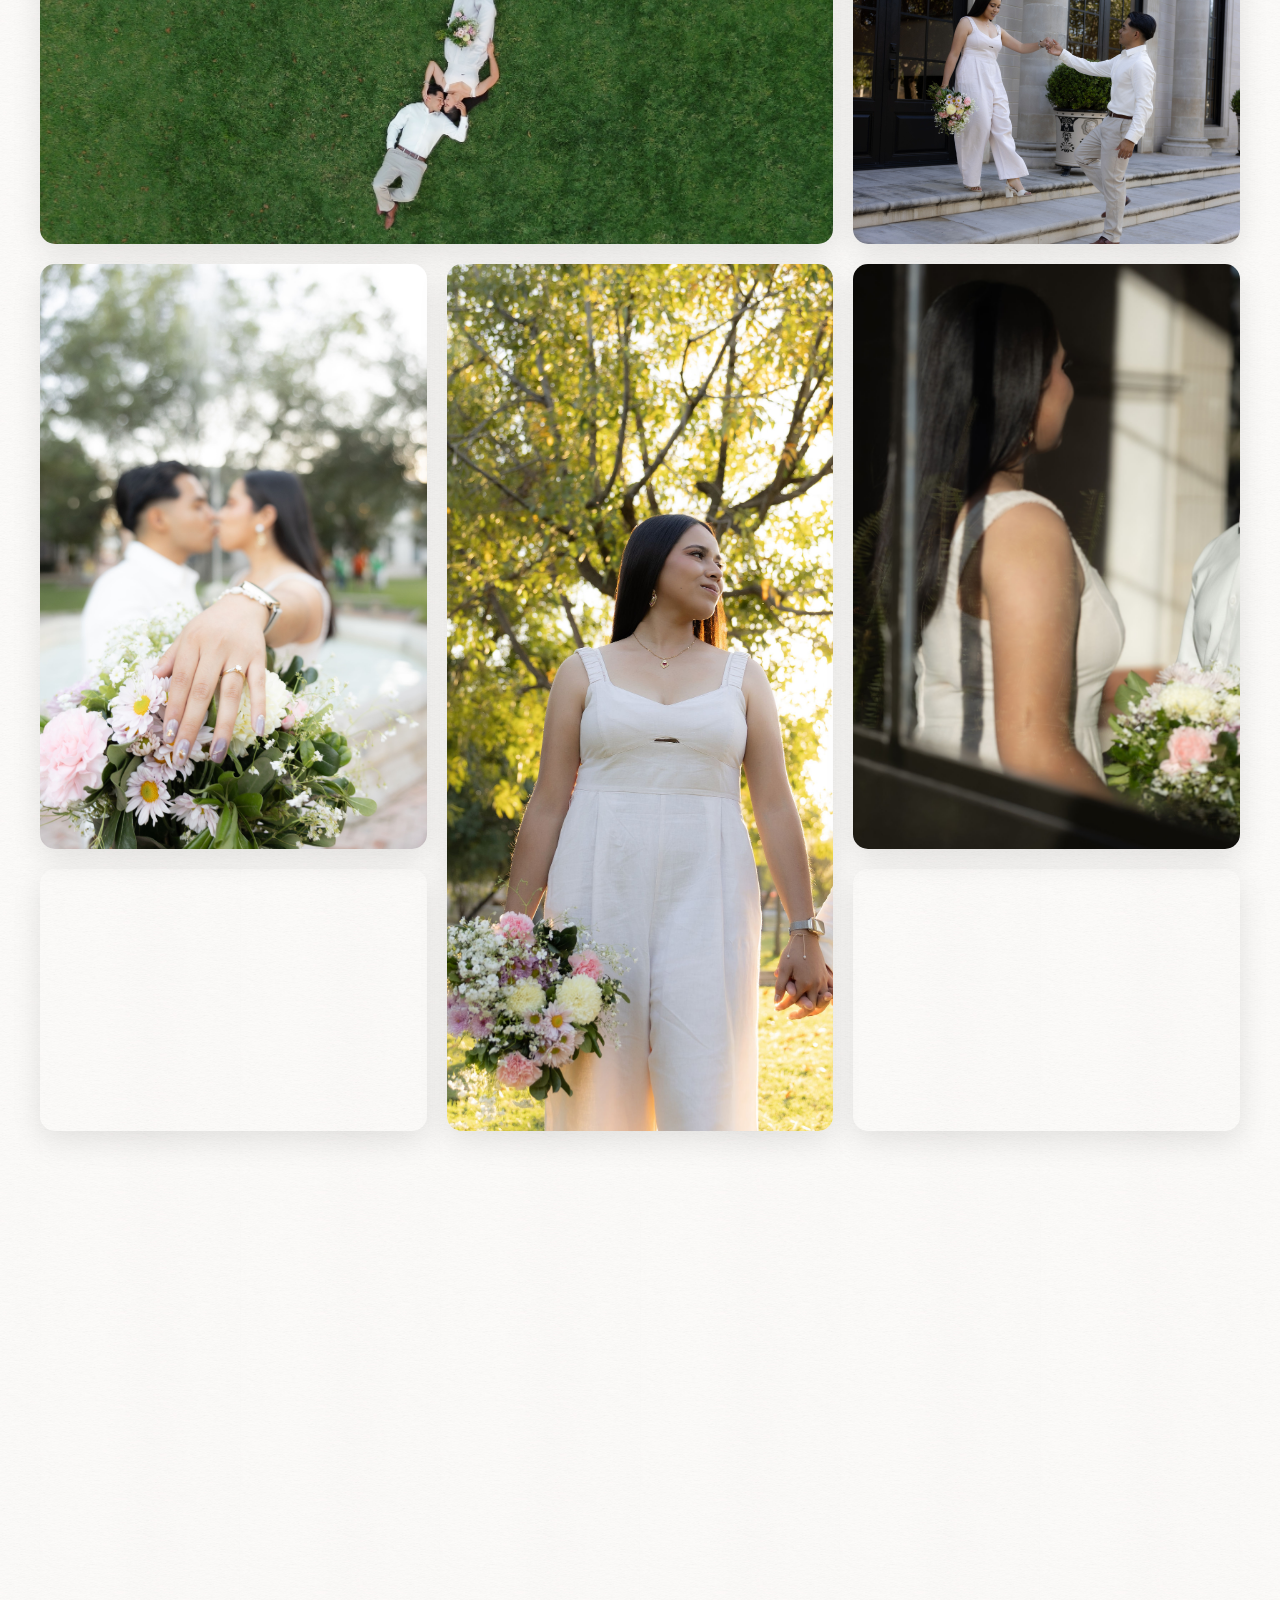
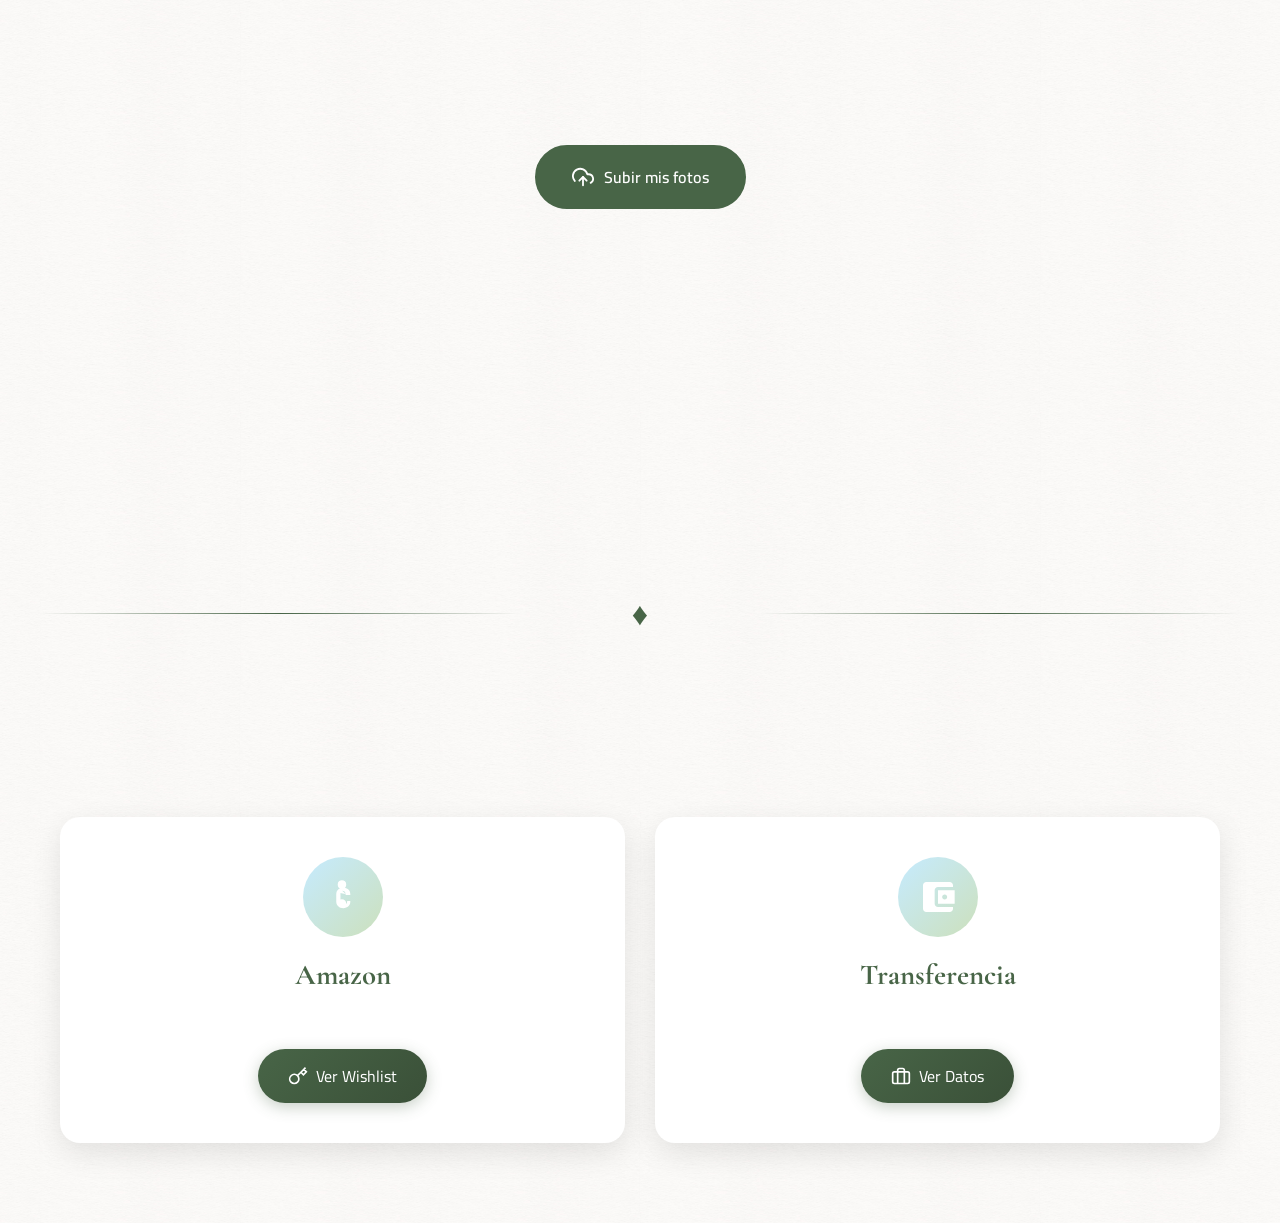
==== commit 73c8f695: "." ====
--- a/index.html
+++ b/index.html
@@ -13,13 +13,13 @@
 <meta property="og:url" content="https://vellumdigitall.online/">
 <meta property="og:title" content="Boda de Karen & Erick">
 <meta property="og:description" content="Estás invitado a compartir con nosotros este gran día. ¡Consulta los detalles aquí!">
-<meta property="og:image" content="https://vellumdigitall.online/img/invitacion_6.webp">
+<meta property="og:image" content="https://karen-y-erick.vellumdigitall.online/img/invitacion_6.webp">
 
 <meta property="twitter:card" content="summary_large_image">
-<meta property="twitter:url" content="https://karen-y-erick.vellumdigitall.online/">
+<meta property="twitter:url" content="https://vellumdigitall.online/">
 <meta property="twitter:title" content="Boda de Karen & Erick">
 <meta property="twitter:description" content="Acompáñanos a celebrar nuestra unión este 25 de abril.">
-<meta property="twitter:image" content="https://karen-y-erick.vellumdigitall.online/img/invitacion_6webp">
+<meta property="twitter:image" content="https://karen-y-erick.vellumdigitall.online/img/invitacion_6.webp">
 
 <link rel="icon" type="image/webp" href="./img/unnamed.webp"></head>
 
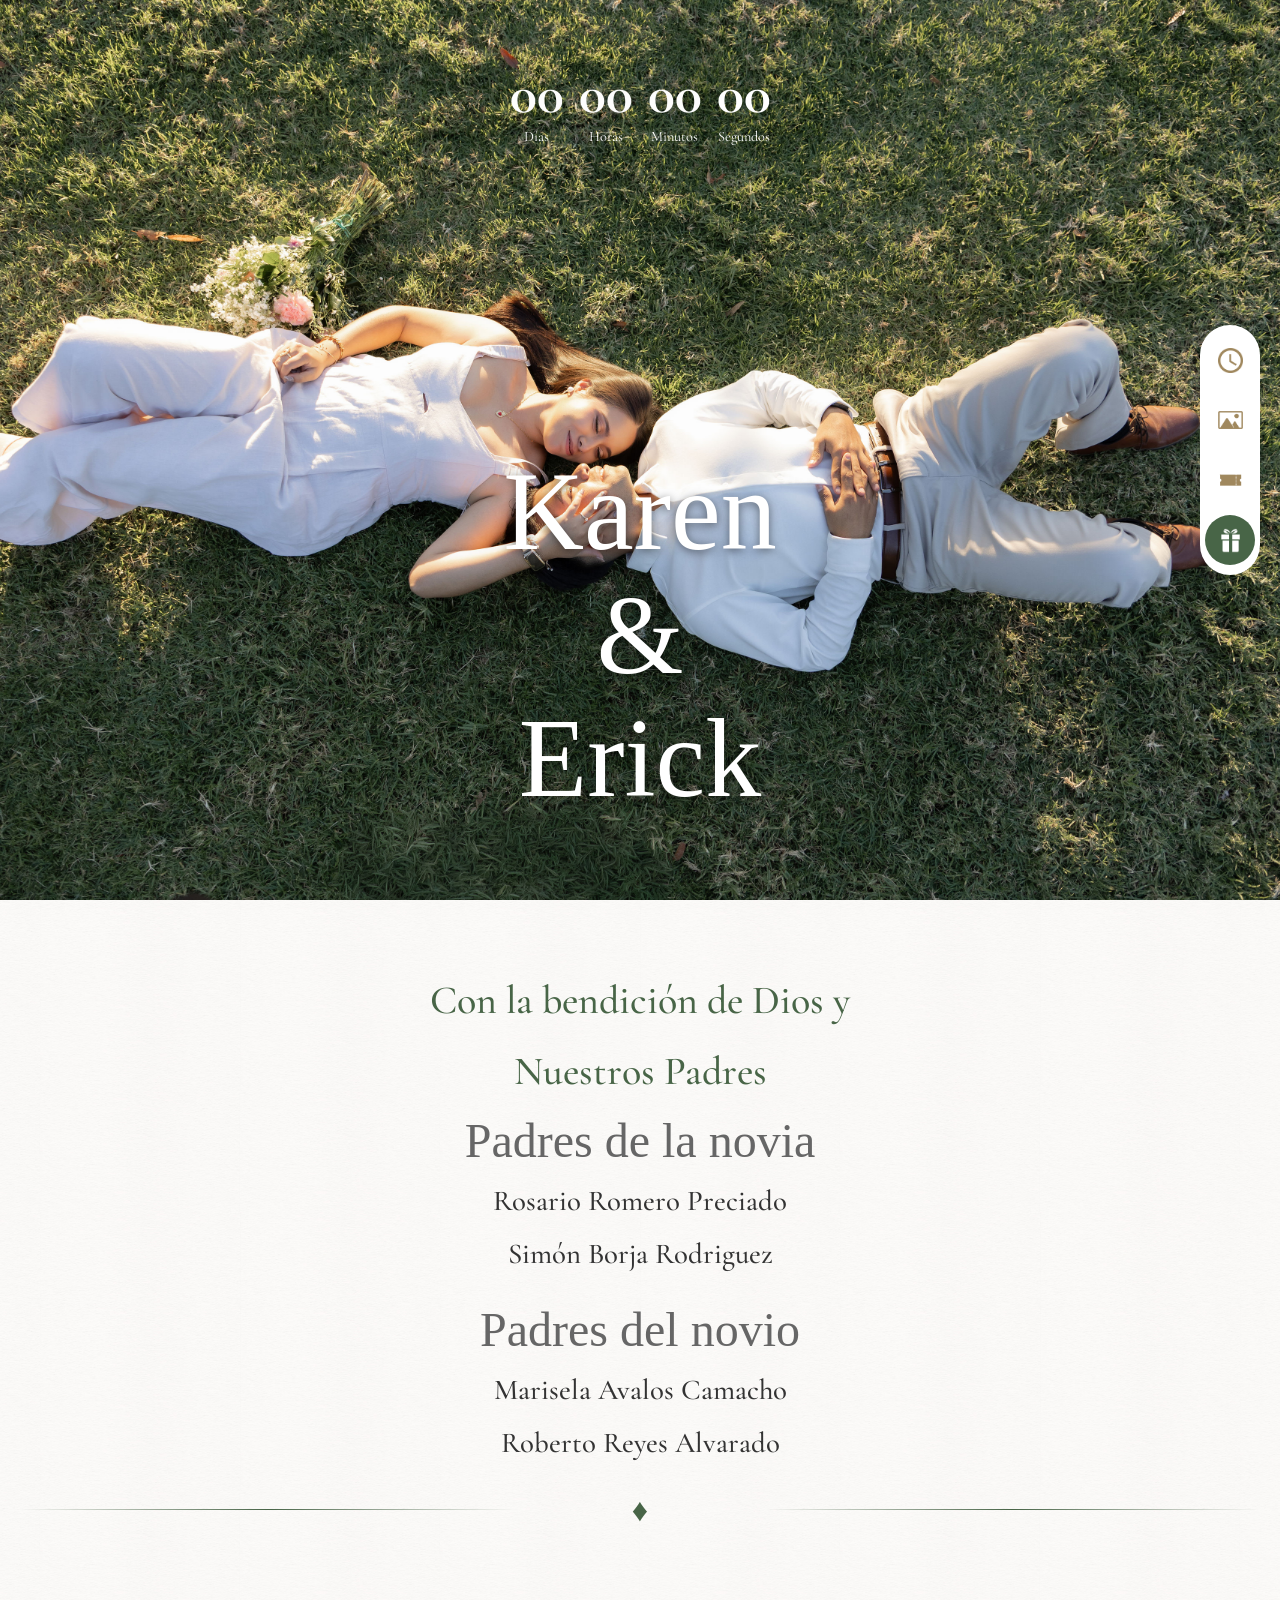
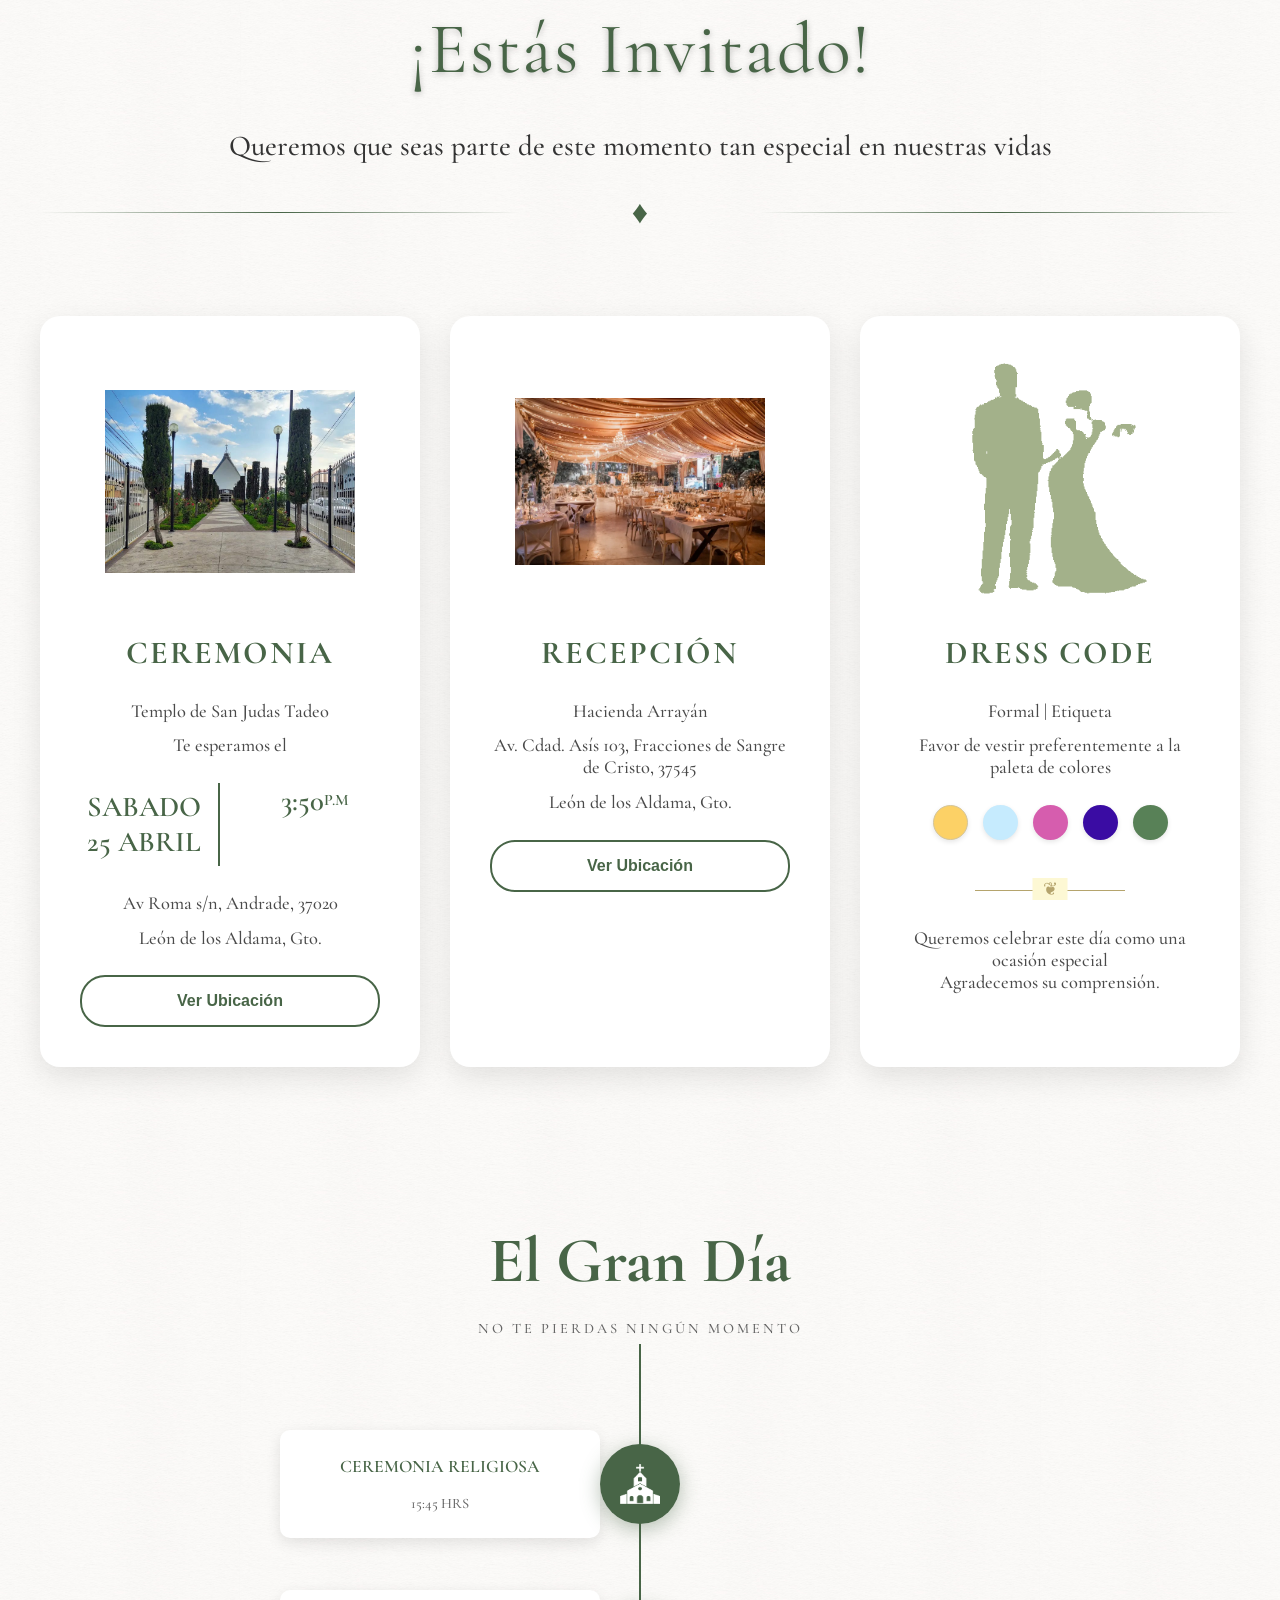
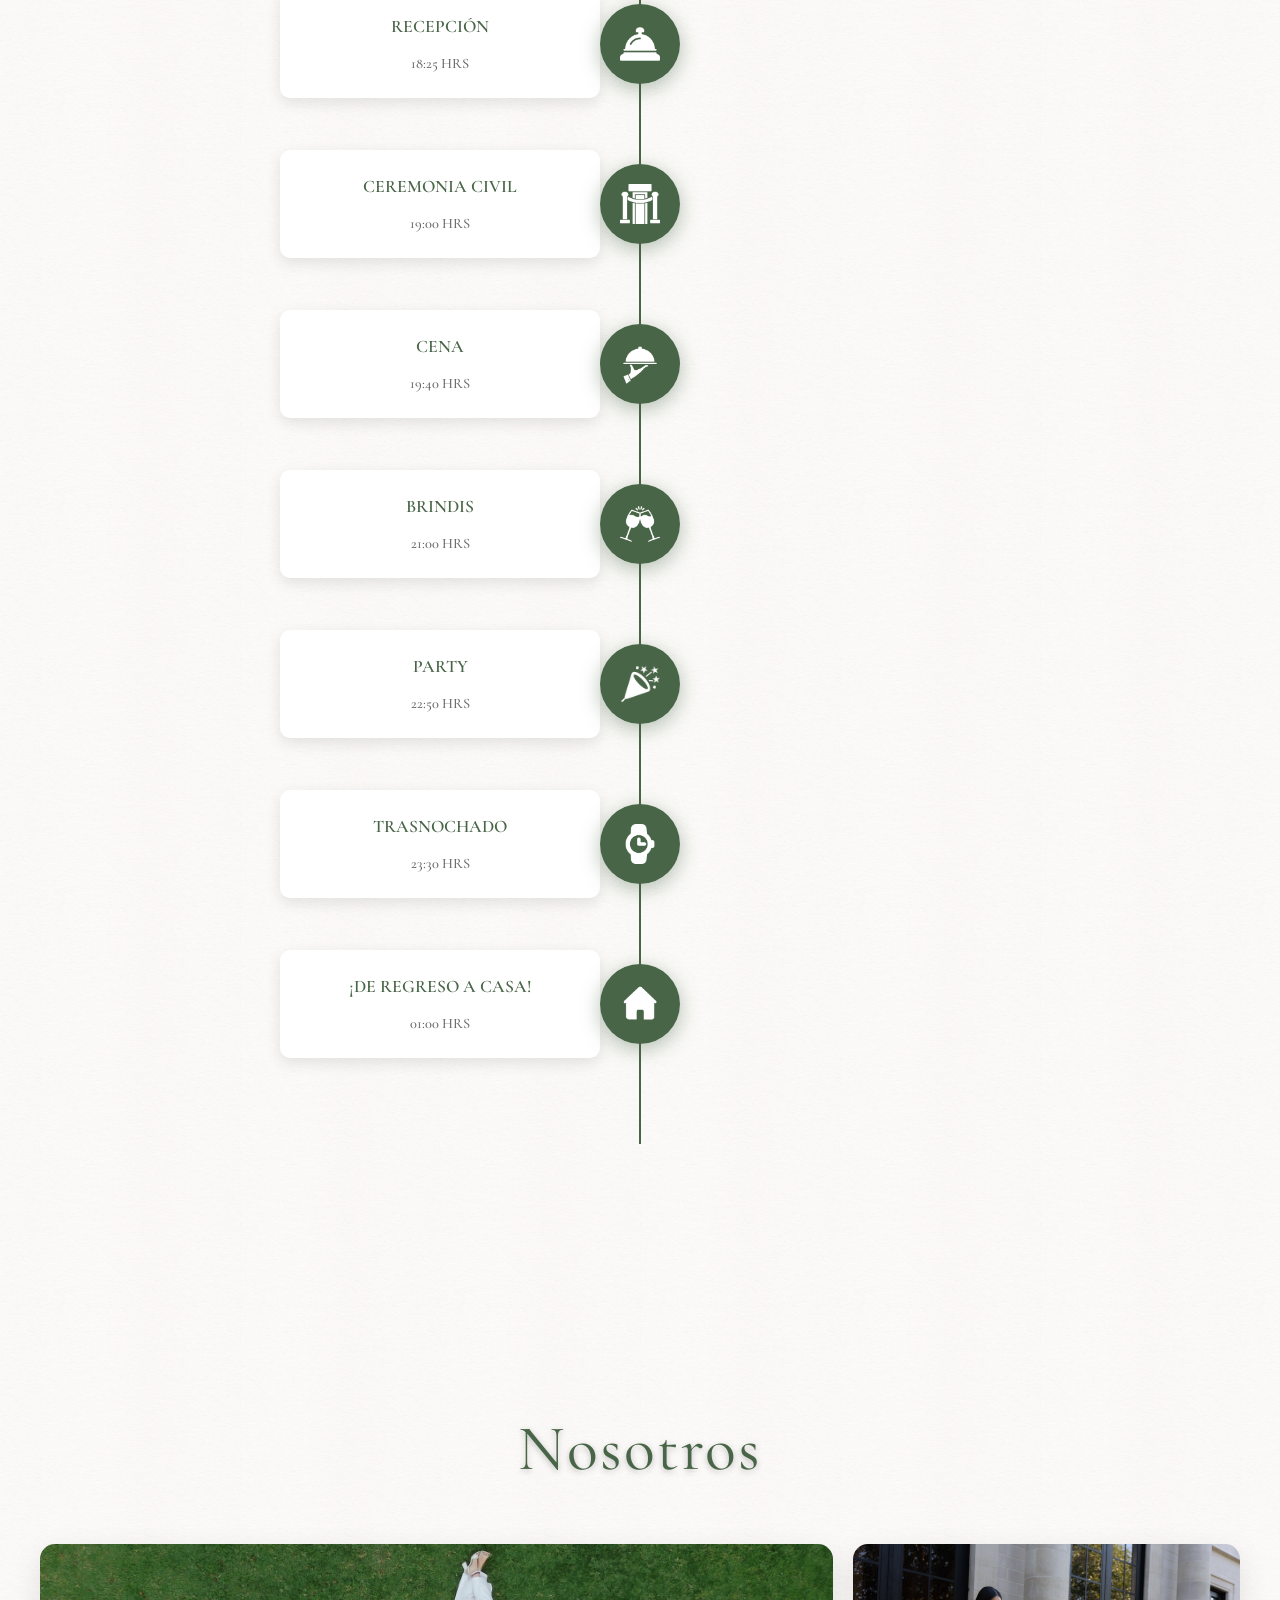
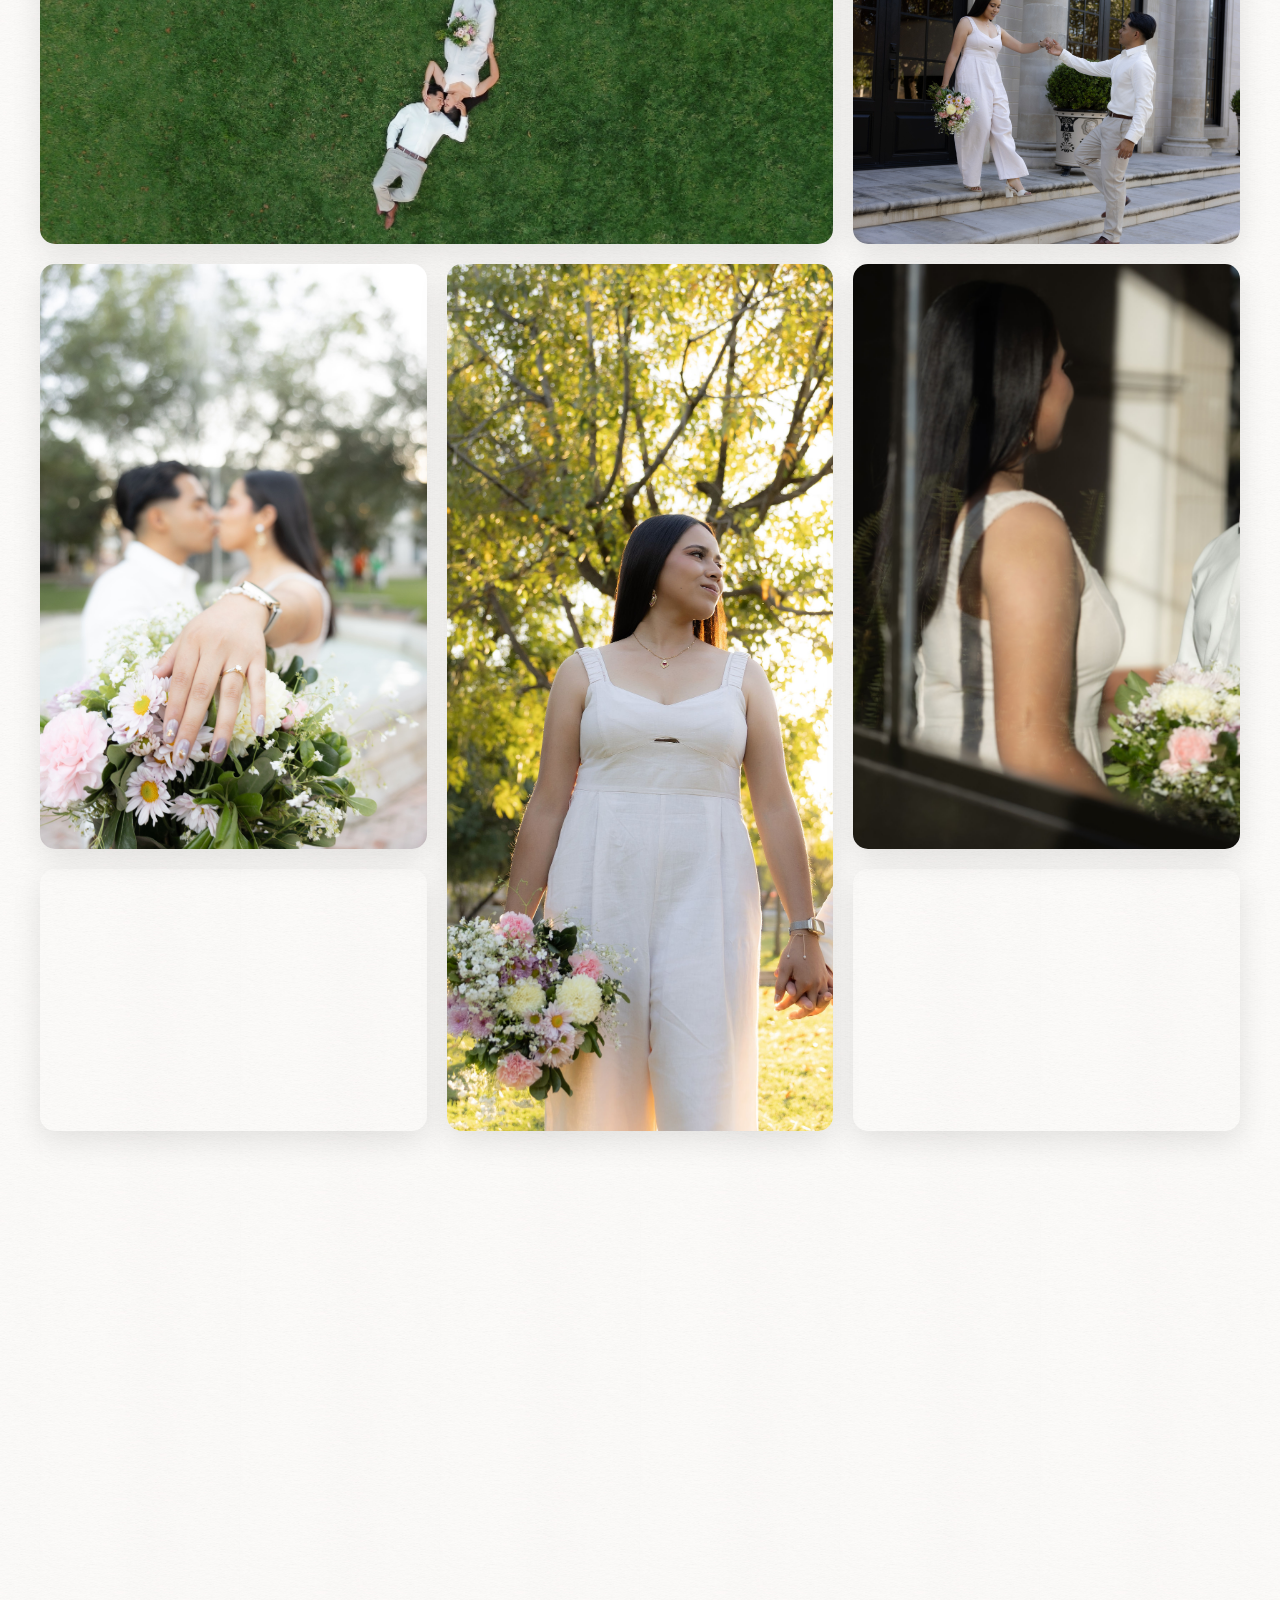
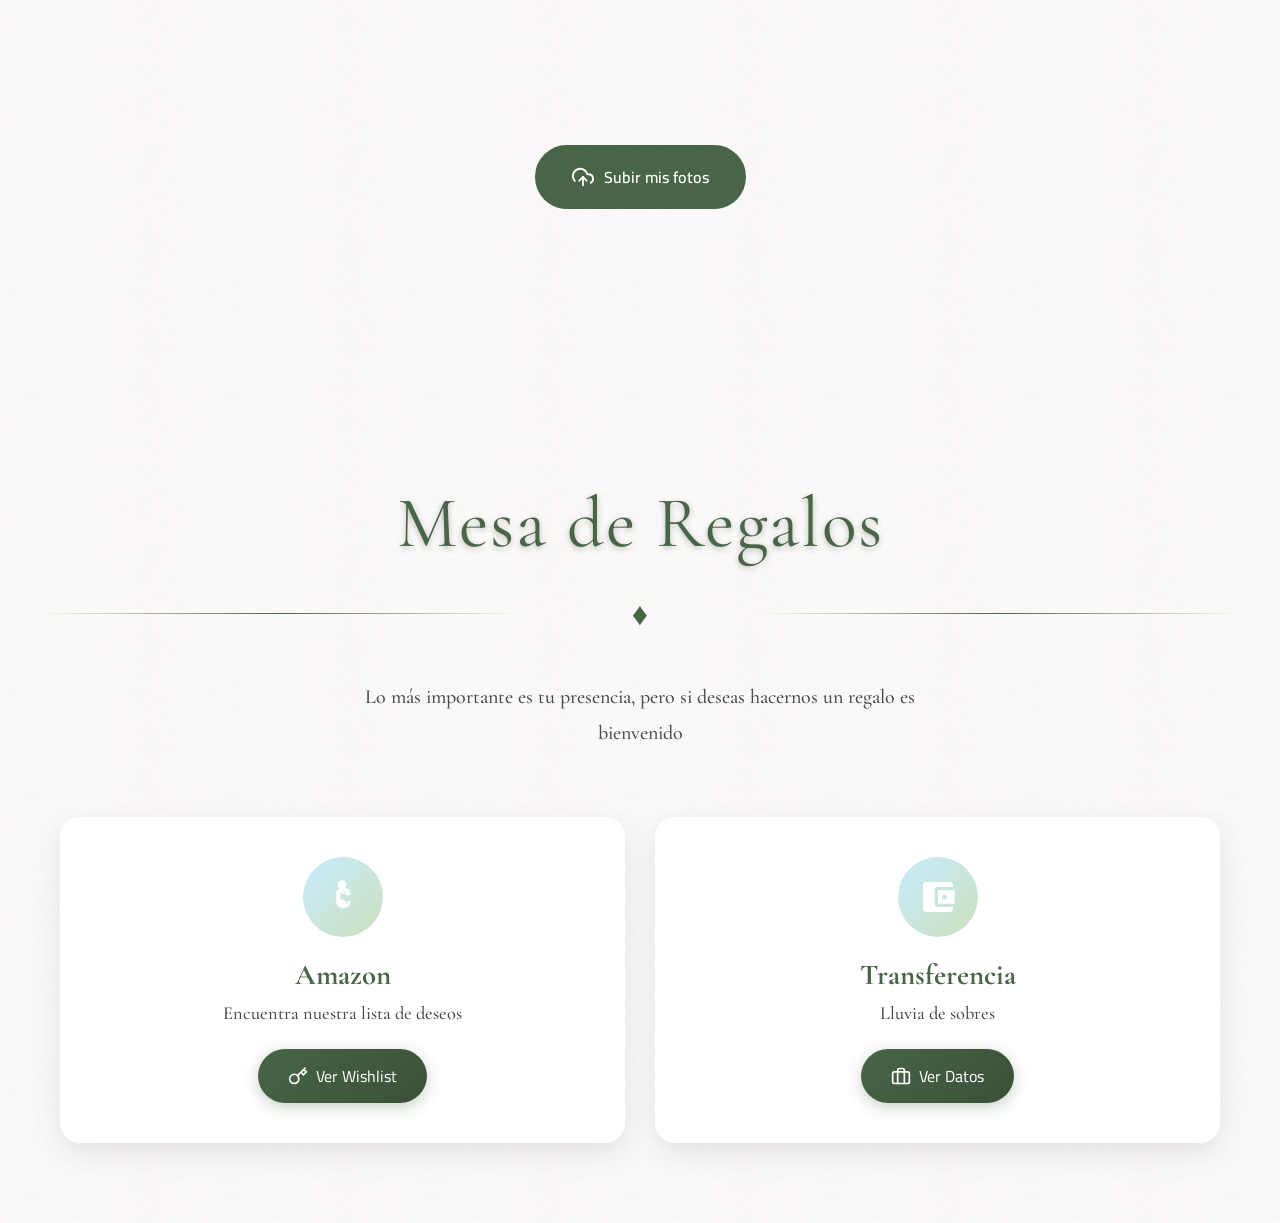
==== commit 9d14bcf8: "otro" ====
--- a/index.html
+++ b/index.html
@@ -3,26 +3,31 @@
 <head>
     <meta charset="UTF-8">
     <meta name="viewport" content="width=device-width, initial-scale=1.0">
-    <title>Página de Boda</title>
+    <title>Boda de Karen & Erick</title>
+    
     <link href="https://fonts.cdnfonts.com/css/miama" rel="stylesheet">
     <link rel="stylesheet" href="./css/index.css">
+    
     <meta name="description" content="Acompáñanos a celebrar nuestra boda. Karen & Erick. 25 de Abril.">
-<meta name="author" content="Karen & Erick">
-
-<meta property="og:type" content="website">
-<meta property="og:url" content="https://vellumdigitall.online/">
-<meta property="og:title" content="Boda de Karen & Erick">
-<meta property="og:description" content="Estás invitado a compartir con nosotros este gran día. ¡Consulta los detalles aquí!">
-<meta property="og:image" content="https://karen-y-erick.vellumdigitall.online/img/invitacion_6.webp">
-
-<meta property="twitter:card" content="summary_large_image">
-<meta property="twitter:url" content="https://vellumdigitall.online/">
-<meta property="twitter:title" content="Boda de Karen & Erick">
-<meta property="twitter:description" content="Acompáñanos a celebrar nuestra unión este 25 de abril.">
-<meta property="twitter:image" content="https://karen-y-erick.vellumdigitall.online/img/invitacion_6.webp">
-
-<link rel="icon" type="image/webp" href="./img/unnamed.webp"></head>
-
+    <meta name="author" content="Karen & Erick">
+    <link rel="canonical" href="https://karen-y-erick.vellumdigitall.online/" />
+
+    <meta property="og:type" content="website">
+    <meta property="og:url" content="https://karen-y-erick.vellumdigitall.online/">
+    <meta property="og:title" content="Boda de Karen & Erick">
+    <meta property="og:description" content="Estás invitado a compartir con nosotros este gran día. ¡Consulta los detalles aquí!">
+    <meta property="og:image" content="https://karen-y-erick.vellumdigitall.online/img/meta.jpg">
+    <meta property="og:image:width" content="1200">
+    <meta property="og:image:height" content="630">
+
+    <meta property="twitter:card" content="summary_large_image">
+    <meta property="twitter:url" content="https://karen-y-erick.vellumdigitall.online/">
+    <meta property="twitter:title" content="Boda de Karen & Erick">
+    <meta property="twitter:description" content="Acompáñanos a celebrar nuestra unión este 25 de abril.">
+    <meta property="twitter:image" content="https://karen-y-erick.vellumdigitall.online/img/meta.jpg">
+
+    <link rel="icon" type="image/webp" href="./img/unnamed.webp">
+</head>
 <body>
 <audio id="bg-music" loop>
     <source src="./resources/ROSALIA.mp3" type="audio/mpeg">
